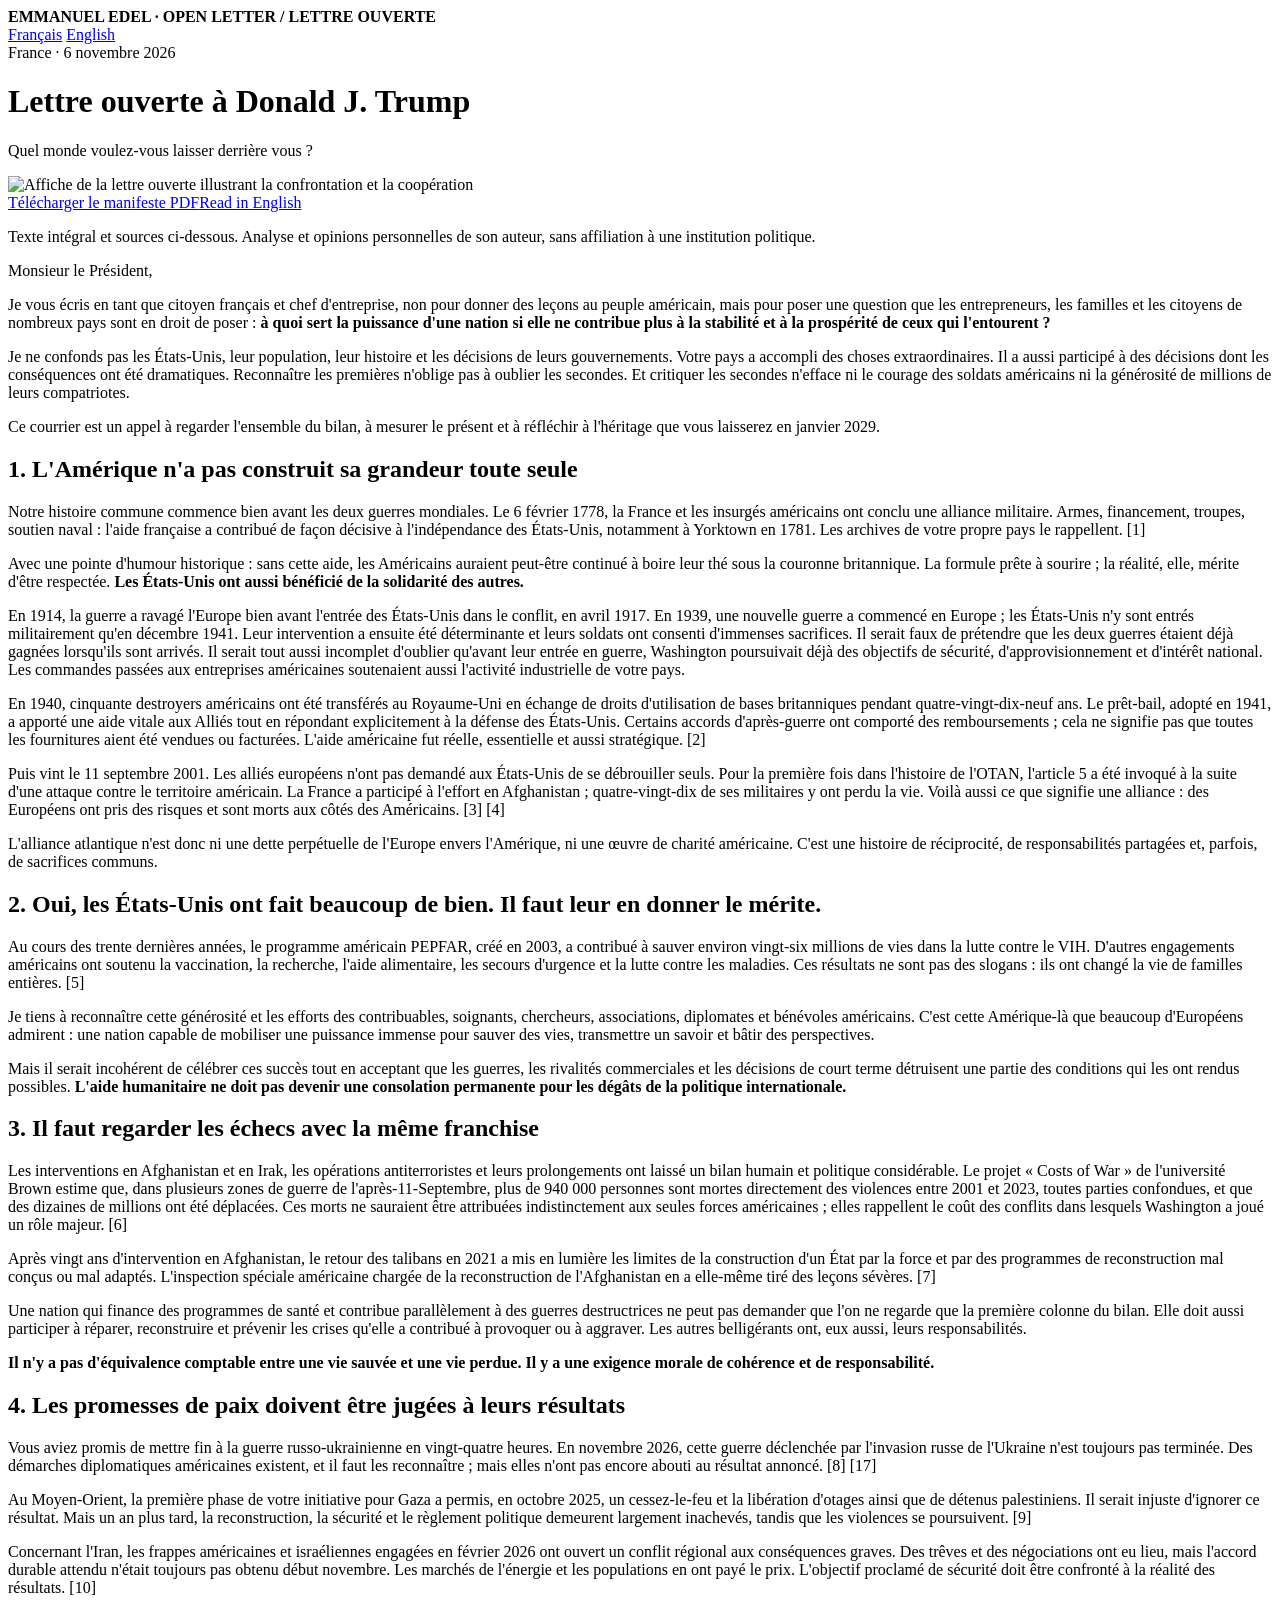
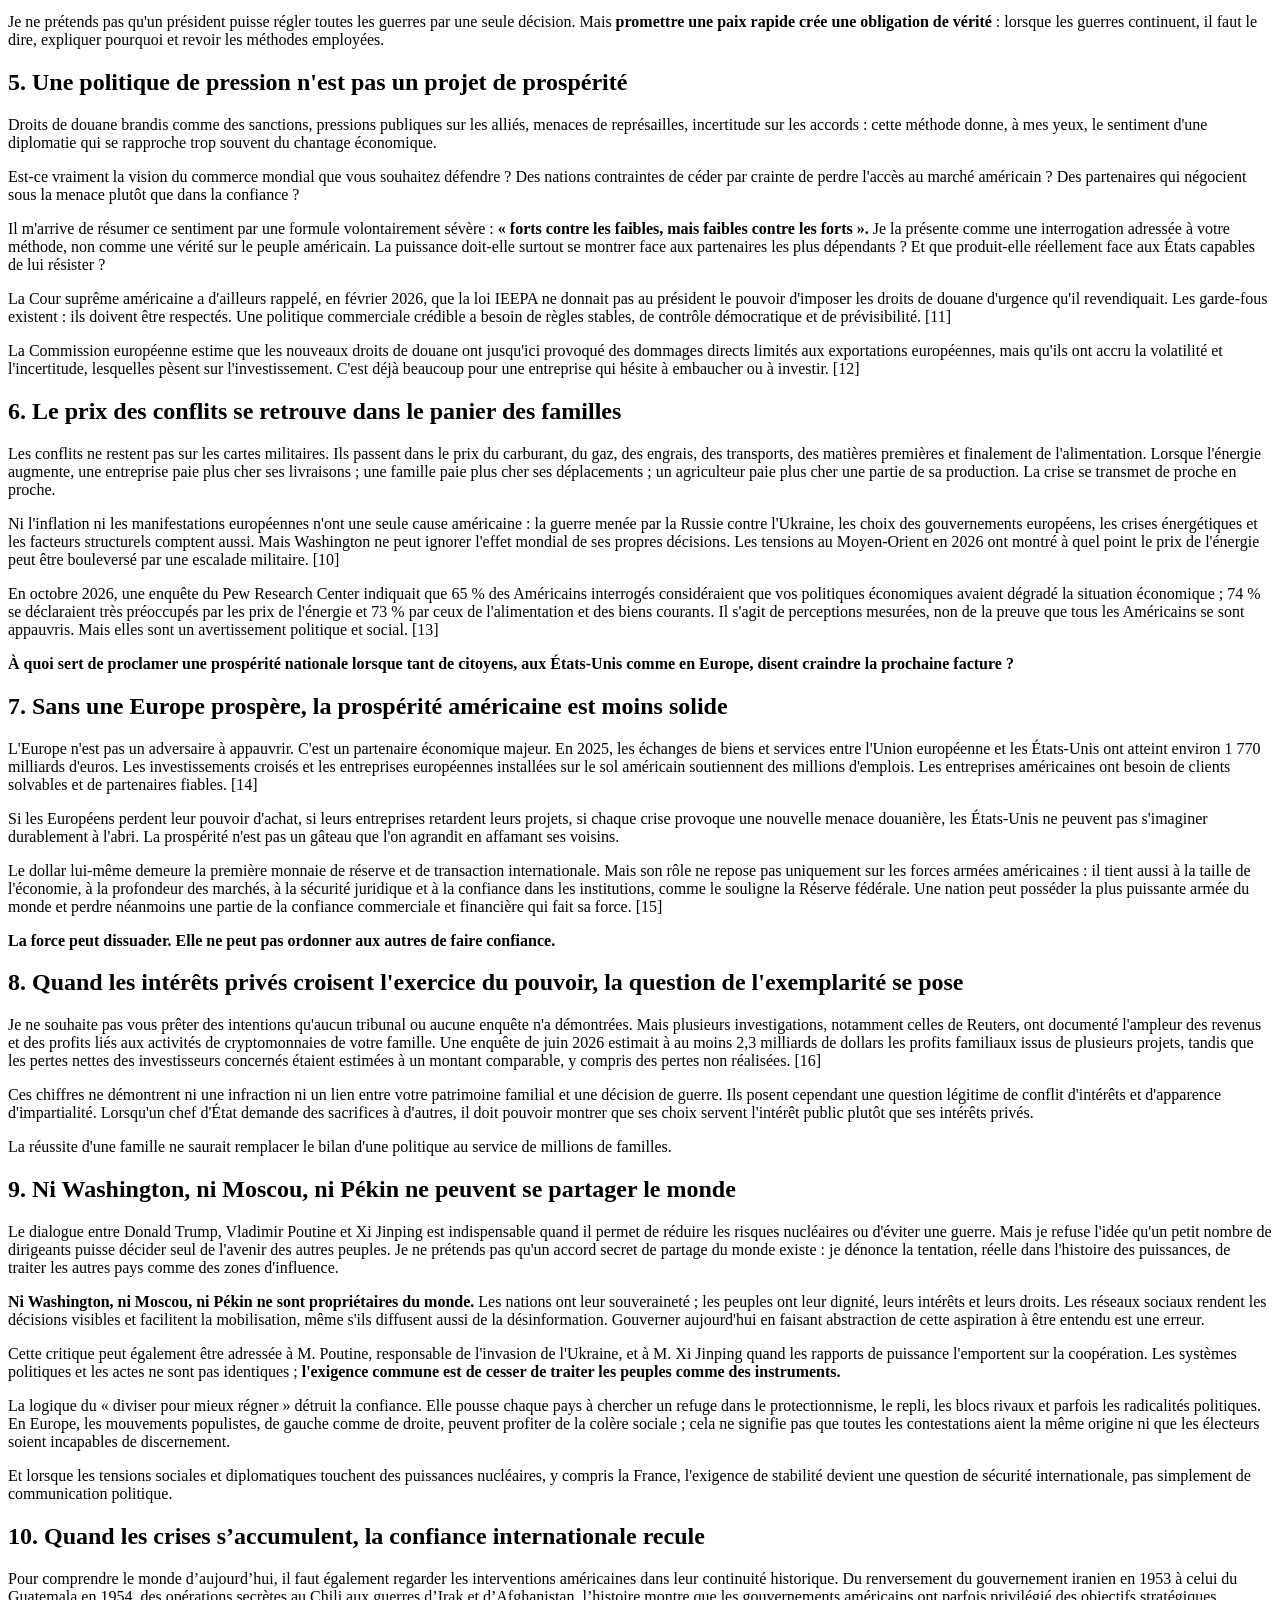
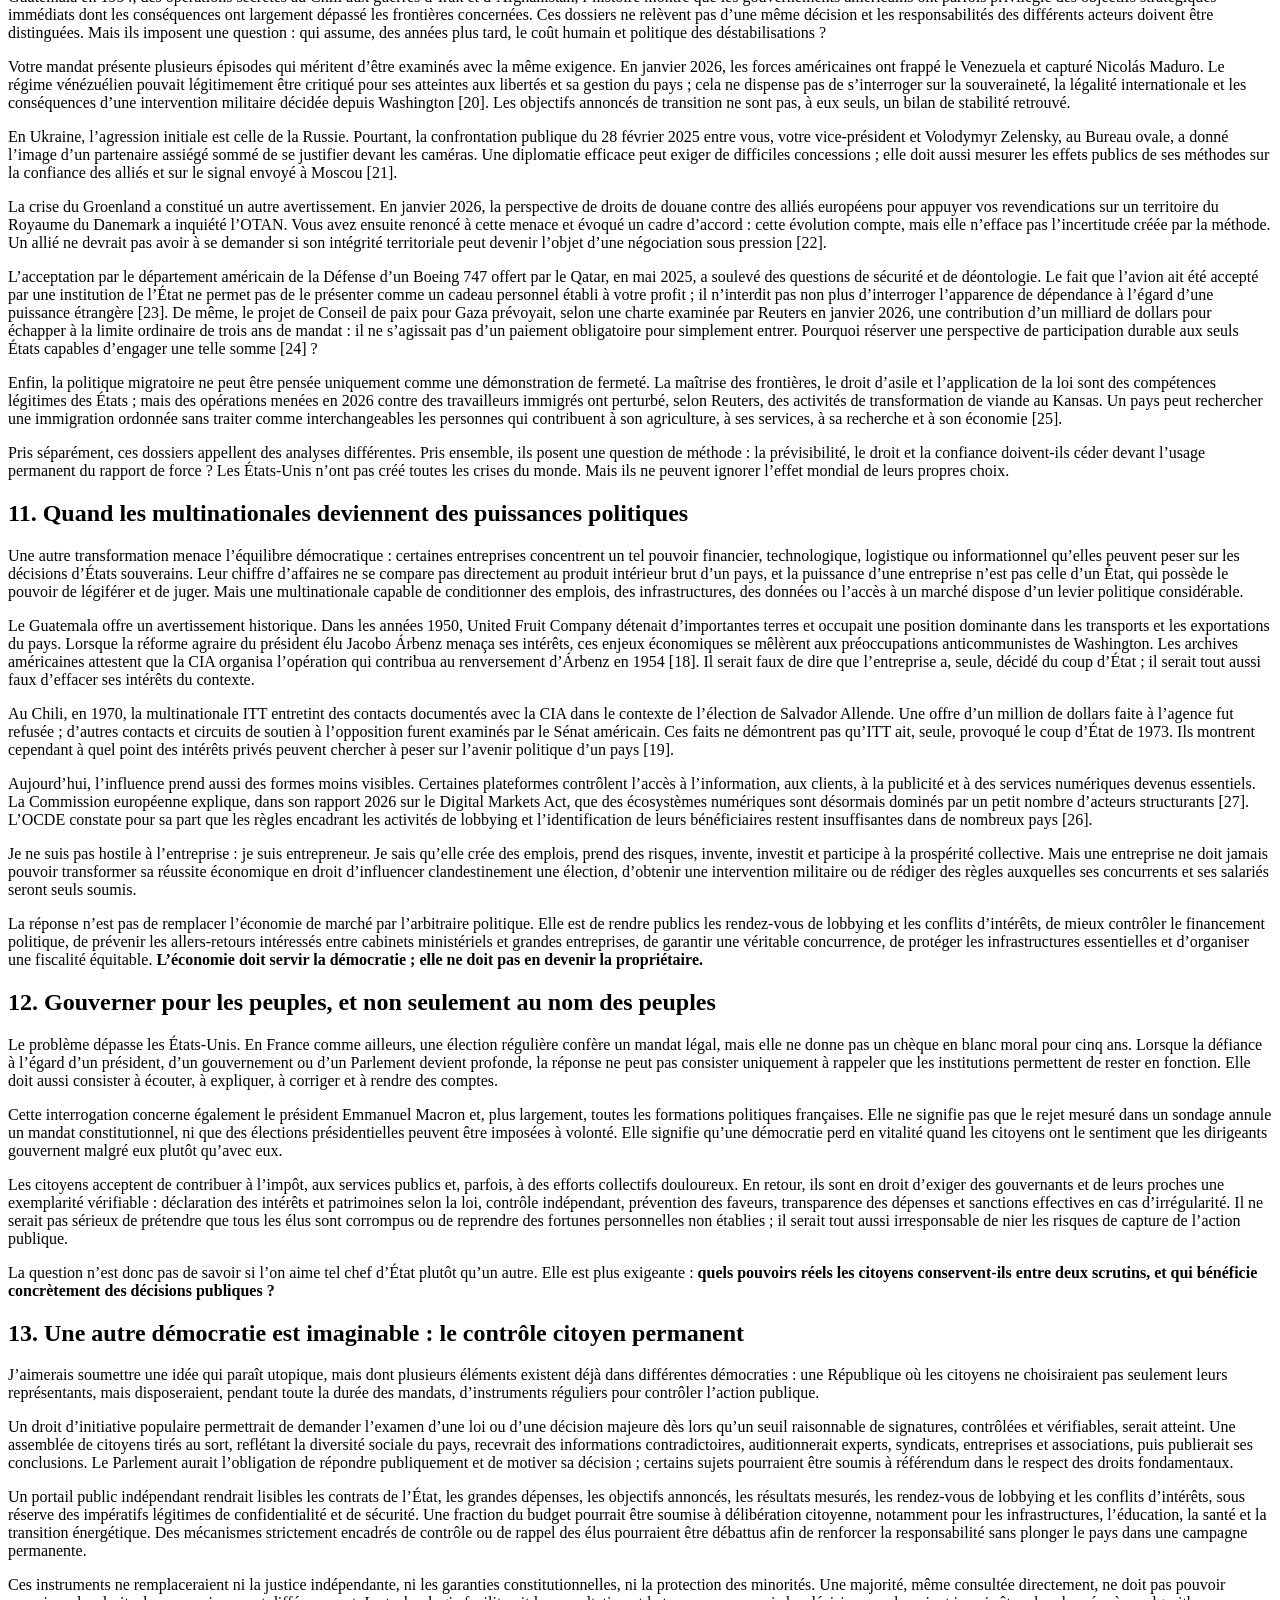
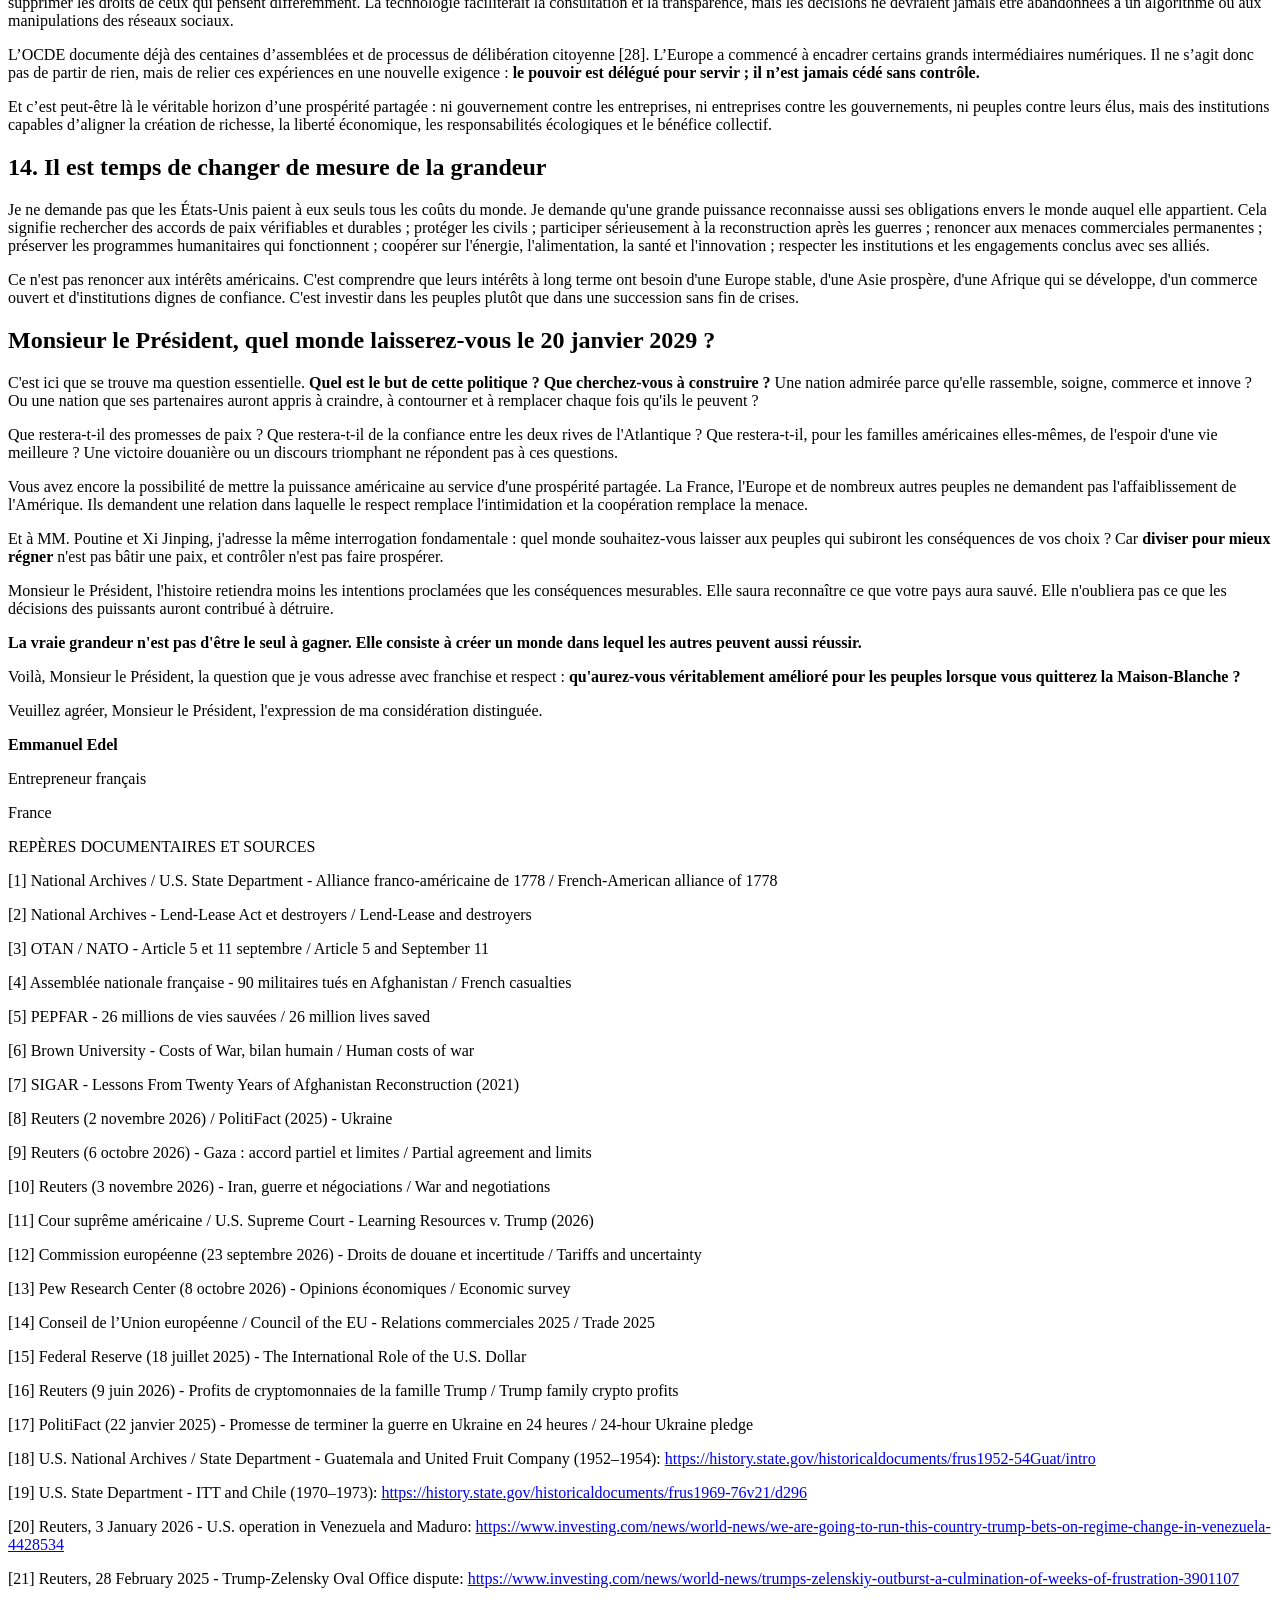
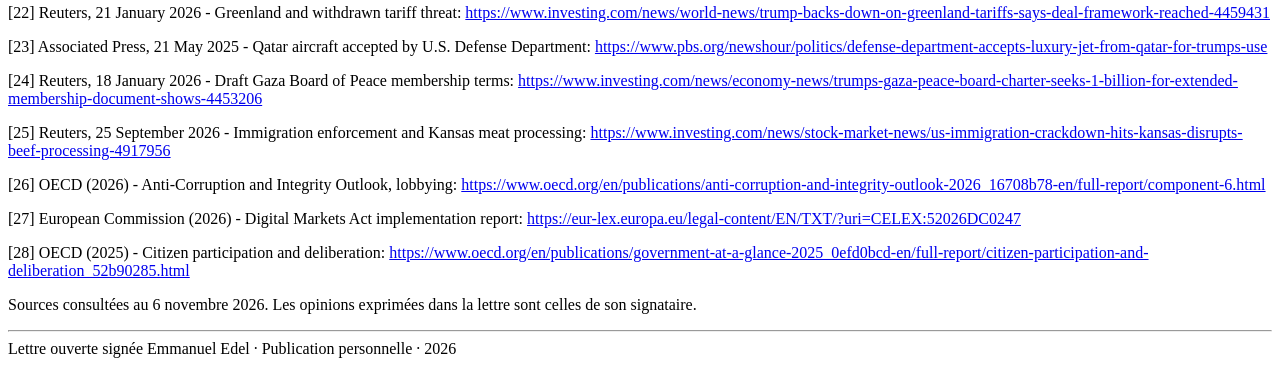
==== fr.html @ b65b1cee "Publish fr.html full bilingual manifesto page" ====
<!DOCTYPE html>
<html lang="fr"><head><meta charset="utf-8"/><meta content="width=device-width,initial-scale=1" name="viewport"/><meta content="Quel monde voulez-vous laisser derrière vous ?" name="description"/><title>Lettre ouverte à Donald J. Trump — Emmanuel Edel</title><link href="style.css" rel="stylesheet"/><link href="index.html" hreflang="en" rel="alternate"/><link href="fr.html" hreflang="fr" rel="alternate"/><meta content="article" property="og:type"/><meta content="Lettre ouverte à Donald Trump | Emmanuel Edel" property="og:title"/><meta content="Quel monde voulez-vous laisser derrière vous ? Manifeste documenté, français et anglais." property="og:description"/><meta content="https://emmanuel67140.github.io/manifeste-avenir-des-peuples/affiche-fr.png" property="og:image"/><link href="https://emmanuel67140.github.io/manifeste-avenir-des-peuples/fr.html" rel="canonical"/></head>
<body><div class="top"><div><b>EMMANUEL EDEL · OPEN LETTER / LETTRE OUVERTE</b><nav aria-label="Language"><a href="fr.html" lang="fr">Français</a> <a href="index.html" lang="en">English</a></nav></div></div>
<header><div class="date">France · 6 novembre 2026</div>
<h1>Lettre ouverte à Donald J. Trump</h1><p class="dek">Quel monde voulez-vous laisser derrière vous ?</p>
<img alt="Affiche de la lettre ouverte illustrant la confrontation et la coopération" class="heroimg" loading="lazy" src="affiche-fr.png"/>
<div class="actions"><a class="btn" download="" href="manifeste-fr.pdf">Télécharger le manifeste PDF</a><a class="btn alt" href="index.html">Read in English</a></div></header>
<p class="summary">Texte intégral et sources ci-dessous. Analyse et opinions personnelles de son auteur, sans affiliation à une institution politique.</p>
<div class="layout"><div></div><article>
<p>Monsieur le Président,</p><p>Je vous écris en tant que citoyen français et chef d'entreprise, non pour donner des leçons au peuple américain, mais pour poser une question que les entrepreneurs, les familles et les citoyens de nombreux pays sont en droit de poser : <strong>à quoi sert la puissance d'une nation si elle ne contribue plus à la stabilité et à la prospérité de ceux qui l'entourent ?</strong></p><p>Je ne confonds pas les États-Unis, leur population, leur histoire et les décisions de leurs gouvernements. Votre pays a accompli des choses extraordinaires. Il a aussi participé à des décisions dont les conséquences ont été dramatiques. Reconnaître les premières n'oblige pas à oublier les secondes. Et critiquer les secondes n'efface ni le courage des soldats américains ni la générosité de millions de leurs compatriotes.</p><p>Ce courrier est un appel à regarder l'ensemble du bilan, à mesurer le présent et à réfléchir à l'héritage que vous laisserez en janvier 2029.</p><h2 id="section-1">1. L'Amérique n'a pas construit sa grandeur toute seule</h2><p>Notre histoire commune commence bien avant les deux guerres mondiales. Le 6 février 1778, la France et les insurgés américains ont conclu une alliance militaire. Armes, financement, troupes, soutien naval : l'aide française a contribué de façon décisive à l'indépendance des États-Unis, notamment à Yorktown en 1781. Les archives de votre propre pays le rappellent. [1]</p><p>Avec une pointe d'humour historique : sans cette aide, les Américains auraient peut-être continué à boire leur thé sous la couronne britannique. La formule prête à sourire ; la réalité, elle, mérite d'être respectée. <strong>Les États-Unis ont aussi bénéficié de la solidarité des autres.</strong></p><p>En 1914, la guerre a ravagé l'Europe bien avant l'entrée des États-Unis dans le conflit, en avril 1917. En 1939, une nouvelle guerre a commencé en Europe ; les États-Unis n'y sont entrés militairement qu'en décembre 1941. Leur intervention a ensuite été déterminante et leurs soldats ont consenti d'immenses sacrifices. Il serait faux de prétendre que les deux guerres étaient déjà gagnées lorsqu'ils sont arrivés. Il serait tout aussi incomplet d'oublier qu'avant leur entrée en guerre, Washington poursuivait déjà des objectifs de sécurité, d'approvisionnement et d'intérêt national. Les commandes passées aux entreprises américaines soutenaient aussi l'activité industrielle de votre pays.</p><p>En 1940, cinquante destroyers américains ont été transférés au Royaume-Uni en échange de droits d'utilisation de bases britanniques pendant quatre-vingt-dix-neuf ans. Le prêt-bail, adopté en 1941, a apporté une aide vitale aux Alliés tout en répondant explicitement à la défense des États-Unis. Certains accords d'après-guerre ont comporté des remboursements ; cela ne signifie pas que toutes les fournitures aient été vendues ou facturées. L'aide américaine fut réelle, essentielle et aussi stratégique. [2]</p><p>Puis vint le 11 septembre 2001. Les alliés européens n'ont pas demandé aux États-Unis de se débrouiller seuls. Pour la première fois dans l'histoire de l'OTAN, l'article 5 a été invoqué à la suite d'une attaque contre le territoire américain. La France a participé à l'effort en Afghanistan ; quatre-vingt-dix de ses militaires y ont perdu la vie. Voilà aussi ce que signifie une alliance : des Européens ont pris des risques et sont morts aux côtés des Américains. [3] [4]</p><p>L'alliance atlantique n'est donc ni une dette perpétuelle de l'Europe envers l'Amérique, ni une œuvre de charité américaine. C'est une histoire de réciprocité, de responsabilités partagées et, parfois, de sacrifices communs.</p><h2 id="section-2">2. Oui, les États-Unis ont fait beaucoup de bien. Il faut leur en donner le mérite.</h2><p>Au cours des trente dernières années, le programme américain PEPFAR, créé en 2003, a contribué à sauver environ vingt-six millions de vies dans la lutte contre le VIH. D'autres engagements américains ont soutenu la vaccination, la recherche, l'aide alimentaire, les secours d'urgence et la lutte contre les maladies. Ces résultats ne sont pas des slogans : ils ont changé la vie de familles entières. [5]</p><p>Je tiens à reconnaître cette générosité et les efforts des contribuables, soignants, chercheurs, associations, diplomates et bénévoles américains. C'est cette Amérique-là que beaucoup d'Européens admirent : une nation capable de mobiliser une puissance immense pour sauver des vies, transmettre un savoir et bâtir des perspectives.</p><p>Mais il serait incohérent de célébrer ces succès tout en acceptant que les guerres, les rivalités commerciales et les décisions de court terme détruisent une partie des conditions qui les ont rendus possibles. <strong>L'aide humanitaire ne doit pas devenir une consolation permanente pour les dégâts de la politique internationale.</strong></p><h2 id="section-3">3. Il faut regarder les échecs avec la même franchise</h2><p>Les interventions en Afghanistan et en Irak, les opérations antiterroristes et leurs prolongements ont laissé un bilan humain et politique considérable. Le projet « Costs of War » de l'université Brown estime que, dans plusieurs zones de guerre de l'après-11-Septembre, plus de 940 000 personnes sont mortes directement des violences entre 2001 et 2023, toutes parties confondues, et que des dizaines de millions ont été déplacées. Ces morts ne sauraient être attribuées indistinctement aux seules forces américaines ; elles rappellent le coût des conflits dans lesquels Washington a joué un rôle majeur. [6]</p><p>Après vingt ans d'intervention en Afghanistan, le retour des talibans en 2021 a mis en lumière les limites de la construction d'un État par la force et par des programmes de reconstruction mal conçus ou mal adaptés. L'inspection spéciale américaine chargée de la reconstruction de l'Afghanistan en a elle-même tiré des leçons sévères. [7]</p><p>Une nation qui finance des programmes de santé et contribue parallèlement à des guerres destructrices ne peut pas demander que l'on ne regarde que la première colonne du bilan. Elle doit aussi participer à réparer, reconstruire et prévenir les crises qu'elle a contribué à provoquer ou à aggraver. Les autres belligérants ont, eux aussi, leurs responsabilités.</p><p><strong>Il n'y a pas d'équivalence comptable entre une vie sauvée et une vie perdue. Il y a une exigence morale de cohérence et de responsabilité.</strong></p><h2 id="section-4">4. Les promesses de paix doivent être jugées à leurs résultats</h2><p>Vous aviez promis de mettre fin à la guerre russo-ukrainienne en vingt-quatre heures. En novembre 2026, cette guerre déclenchée par l'invasion russe de l'Ukraine n'est toujours pas terminée. Des démarches diplomatiques américaines existent, et il faut les reconnaître ; mais elles n'ont pas encore abouti au résultat annoncé. [8] [17]</p><p>Au Moyen-Orient, la première phase de votre initiative pour Gaza a permis, en octobre 2025, un cessez-le-feu et la libération d'otages ainsi que de détenus palestiniens. Il serait injuste d'ignorer ce résultat. Mais un an plus tard, la reconstruction, la sécurité et le règlement politique demeurent largement inachevés, tandis que les violences se poursuivent. [9]</p><p>Concernant l'Iran, les frappes américaines et israéliennes engagées en février 2026 ont ouvert un conflit régional aux conséquences graves. Des trêves et des négociations ont eu lieu, mais l'accord durable attendu n'était toujours pas obtenu début novembre. Les marchés de l'énergie et les populations en ont payé le prix. L'objectif proclamé de sécurité doit être confronté à la réalité des résultats. [10]</p><p>Je ne prétends pas qu'un président puisse régler toutes les guerres par une seule décision. Mais <strong>promettre une paix rapide crée une obligation de vérité</strong> : lorsque les guerres continuent, il faut le dire, expliquer pourquoi et revoir les méthodes employées.</p><h2 id="section-5">5. Une politique de pression n'est pas un projet de prospérité</h2><p>Droits de douane brandis comme des sanctions, pressions publiques sur les alliés, menaces de représailles, incertitude sur les accords : cette méthode donne, à mes yeux, le sentiment d'une diplomatie qui se rapproche trop souvent du chantage économique.</p><p>Est-ce vraiment la vision du commerce mondial que vous souhaitez défendre ? Des nations contraintes de céder par crainte de perdre l'accès au marché américain ? Des partenaires qui négocient sous la menace plutôt que dans la confiance ?</p><p>Il m'arrive de résumer ce sentiment par une formule volontairement sévère : <strong>« forts contre les faibles, mais faibles contre les forts ».</strong> Je la présente comme une interrogation adressée à votre méthode, non comme une vérité sur le peuple américain. La puissance doit-elle surtout se montrer face aux partenaires les plus dépendants ? Et que produit-elle réellement face aux États capables de lui résister ?</p><p>La Cour suprême américaine a d'ailleurs rappelé, en février 2026, que la loi IEEPA ne donnait pas au président le pouvoir d'imposer les droits de douane d'urgence qu'il revendiquait. Les garde-fous existent : ils doivent être respectés. Une politique commerciale crédible a besoin de règles stables, de contrôle démocratique et de prévisibilité. [11]</p><p>La Commission européenne estime que les nouveaux droits de douane ont jusqu'ici provoqué des dommages directs limités aux exportations européennes, mais qu'ils ont accru la volatilité et l'incertitude, lesquelles pèsent sur l'investissement. C'est déjà beaucoup pour une entreprise qui hésite à embaucher ou à investir. [12]</p><h2 id="section-6">6. Le prix des conflits se retrouve dans le panier des familles</h2><p>Les conflits ne restent pas sur les cartes militaires. Ils passent dans le prix du carburant, du gaz, des engrais, des transports, des matières premières et finalement de l'alimentation. Lorsque l'énergie augmente, une entreprise paie plus cher ses livraisons ; une famille paie plus cher ses déplacements ; un agriculteur paie plus cher une partie de sa production. La crise se transmet de proche en proche.</p><p>Ni l'inflation ni les manifestations européennes n'ont une seule cause américaine : la guerre menée par la Russie contre l'Ukraine, les choix des gouvernements européens, les crises énergétiques et les facteurs structurels comptent aussi. Mais Washington ne peut ignorer l'effet mondial de ses propres décisions. Les tensions au Moyen-Orient en 2026 ont montré à quel point le prix de l'énergie peut être bouleversé par une escalade militaire. [10]</p><p>En octobre 2026, une enquête du Pew Research Center indiquait que 65 % des Américains interrogés considéraient que vos politiques économiques avaient dégradé la situation économique ; 74 % se déclaraient très préoccupés par les prix de l'énergie et 73 % par ceux de l'alimentation et des biens courants. Il s'agit de perceptions mesurées, non de la preuve que tous les Américains se sont appauvris. Mais elles sont un avertissement politique et social. [13]</p><p><strong>À quoi sert de proclamer une prospérité nationale lorsque tant de citoyens, aux États-Unis comme en Europe, disent craindre la prochaine facture ?</strong></p><h2 id="section-7">7. Sans une Europe prospère, la prospérité américaine est moins solide</h2><p>L'Europe n'est pas un adversaire à appauvrir. C'est un partenaire économique majeur. En 2025, les échanges de biens et services entre l'Union européenne et les États-Unis ont atteint environ 1 770 milliards d'euros. Les investissements croisés et les entreprises européennes installées sur le sol américain soutiennent des millions d'emplois. Les entreprises américaines ont besoin de clients solvables et de partenaires fiables. [14]</p><p>Si les Européens perdent leur pouvoir d'achat, si leurs entreprises retardent leurs projets, si chaque crise provoque une nouvelle menace douanière, les États-Unis ne peuvent pas s'imaginer durablement à l'abri. La prospérité n'est pas un gâteau que l'on agrandit en affamant ses voisins.</p><p>Le dollar lui-même demeure la première monnaie de réserve et de transaction internationale. Mais son rôle ne repose pas uniquement sur les forces armées américaines : il tient aussi à la taille de l'économie, à la profondeur des marchés, à la sécurité juridique et à la confiance dans les institutions, comme le souligne la Réserve fédérale. Une nation peut posséder la plus puissante armée du monde et perdre néanmoins une partie de la confiance commerciale et financière qui fait sa force. [15]</p><p><strong>La force peut dissuader. Elle ne peut pas ordonner aux autres de faire confiance.</strong></p><h2 id="section-8">8. Quand les intérêts privés croisent l'exercice du pouvoir, la question de l'exemplarité se pose</h2><p>Je ne souhaite pas vous prêter des intentions qu'aucun tribunal ou aucune enquête n'a démontrées. Mais plusieurs investigations, notamment celles de Reuters, ont documenté l'ampleur des revenus et des profits liés aux activités de cryptomonnaies de votre famille. Une enquête de juin 2026 estimait à au moins 2,3 milliards de dollars les profits familiaux issus de plusieurs projets, tandis que les pertes nettes des investisseurs concernés étaient estimées à un montant comparable, y compris des pertes non réalisées. [16]</p><p>Ces chiffres ne démontrent ni une infraction ni un lien entre votre patrimoine familial et une décision de guerre. Ils posent cependant une question légitime de conflit d'intérêts et d'apparence d'impartialité. Lorsqu'un chef d'État demande des sacrifices à d'autres, il doit pouvoir montrer que ses choix servent l'intérêt public plutôt que ses intérêts privés.</p><p>La réussite d'une famille ne saurait remplacer le bilan d'une politique au service de millions de familles.</p><h2 id="section-9">9. Ni Washington, ni Moscou, ni Pékin ne peuvent se partager le monde</h2><p>Le dialogue entre Donald Trump, Vladimir Poutine et Xi Jinping est indispensable quand il permet de réduire les risques nucléaires ou d'éviter une guerre. Mais je refuse l'idée qu'un petit nombre de dirigeants puisse décider seul de l'avenir des autres peuples. Je ne prétends pas qu'un accord secret de partage du monde existe : je dénonce la tentation, réelle dans l'histoire des puissances, de traiter les autres pays comme des zones d'influence.</p><p><strong>Ni Washington, ni Moscou, ni Pékin ne sont propriétaires du monde.</strong> Les nations ont leur souveraineté ; les peuples ont leur dignité, leurs intérêts et leurs droits. Les réseaux sociaux rendent les décisions visibles et facilitent la mobilisation, même s'ils diffusent aussi de la désinformation. Gouverner aujourd'hui en faisant abstraction de cette aspiration à être entendu est une erreur.</p><p>Cette critique peut également être adressée à M. Poutine, responsable de l'invasion de l'Ukraine, et à M. Xi Jinping quand les rapports de puissance l'emportent sur la coopération. Les systèmes politiques et les actes ne sont pas identiques ; <strong>l'exigence commune est de cesser de traiter les peuples comme des instruments.</strong></p><p>La logique du « diviser pour mieux régner » détruit la confiance. Elle pousse chaque pays à chercher un refuge dans le protectionnisme, le repli, les blocs rivaux et parfois les radicalités politiques. En Europe, les mouvements populistes, de gauche comme de droite, peuvent profiter de la colère sociale ; cela ne signifie pas que toutes les contestations aient la même origine ni que les électeurs soient incapables de discernement.</p><p>Et lorsque les tensions sociales et diplomatiques touchent des puissances nucléaires, y compris la France, l'exigence de stabilité devient une question de sécurité internationale, pas simplement de communication politique.</p><h2 id="section-10">10. Quand les crises s’accumulent, la confiance internationale recule</h2><p>Pour comprendre le monde d’aujourd’hui, il faut également regarder les interventions américaines dans leur continuité historique. Du renversement du gouvernement iranien en 1953 à celui du Guatemala en 1954, des opérations secrètes au Chili aux guerres d’Irak et d’Afghanistan, l’histoire montre que les gouvernements américains ont parfois privilégié des objectifs stratégiques immédiats dont les conséquences ont largement dépassé les frontières concernées. Ces dossiers ne relèvent pas d’une même décision et les responsabilités des différents acteurs doivent être distinguées. Mais ils imposent une question : qui assume, des années plus tard, le coût humain et politique des déstabilisations ?</p><p>Votre mandat présente plusieurs épisodes qui méritent d’être examinés avec la même exigence. En janvier 2026, les forces américaines ont frappé le Venezuela et capturé Nicolás Maduro. Le régime vénézuélien pouvait légitimement être critiqué pour ses atteintes aux libertés et sa gestion du pays ; cela ne dispense pas de s’interroger sur la souveraineté, la légalité internationale et les conséquences d’une intervention militaire décidée depuis Washington [20]. Les objectifs annoncés de transition ne sont pas, à eux seuls, un bilan de stabilité retrouvé.</p><p>En Ukraine, l’agression initiale est celle de la Russie. Pourtant, la confrontation publique du 28 février 2025 entre vous, votre vice-président et Volodymyr Zelensky, au Bureau ovale, a donné l’image d’un partenaire assiégé sommé de se justifier devant les caméras. Une diplomatie efficace peut exiger de difficiles concessions ; elle doit aussi mesurer les effets publics de ses méthodes sur la confiance des alliés et sur le signal envoyé à Moscou [21].</p><p>La crise du Groenland a constitué un autre avertissement. En janvier 2026, la perspective de droits de douane contre des alliés européens pour appuyer vos revendications sur un territoire du Royaume du Danemark a inquiété l’OTAN. Vous avez ensuite renoncé à cette menace et évoqué un cadre d’accord : cette évolution compte, mais elle n’efface pas l’incertitude créée par la méthode. Un allié ne devrait pas avoir à se demander si son intégrité territoriale peut devenir l’objet d’une négociation sous pression [22].</p><p>L’acceptation par le département américain de la Défense d’un Boeing 747 offert par le Qatar, en mai 2025, a soulevé des questions de sécurité et de déontologie. Le fait que l’avion ait été accepté par une institution de l’État ne permet pas de le présenter comme un cadeau personnel établi à votre profit ; il n’interdit pas non plus d’interroger l’apparence de dépendance à l’égard d’une puissance étrangère [23]. De même, le projet de Conseil de paix pour Gaza prévoyait, selon une charte examinée par Reuters en janvier 2026, une contribution d’un milliard de dollars pour échapper à la limite ordinaire de trois ans de mandat : il ne s’agissait pas d’un paiement obligatoire pour simplement entrer. Pourquoi réserver une perspective de participation durable aux seuls États capables d’engager une telle somme [24] ?</p><p>Enfin, la politique migratoire ne peut être pensée uniquement comme une démonstration de fermeté. La maîtrise des frontières, le droit d’asile et l’application de la loi sont des compétences légitimes des États ; mais des opérations menées en 2026 contre des travailleurs immigrés ont perturbé, selon Reuters, des activités de transformation de viande au Kansas. Un pays peut rechercher une immigration ordonnée sans traiter comme interchangeables les personnes qui contribuent à son agriculture, à ses services, à sa recherche et à son économie [25].</p><p>Pris séparément, ces dossiers appellent des analyses différentes. Pris ensemble, ils posent une question de méthode : la prévisibilité, le droit et la confiance doivent-ils céder devant l’usage permanent du rapport de force ? Les États-Unis n’ont pas créé toutes les crises du monde. Mais ils ne peuvent ignorer l’effet mondial de leurs propres choix.</p><h2 id="section-11">11. Quand les multinationales deviennent des puissances politiques</h2><p>Une autre transformation menace l’équilibre démocratique : certaines entreprises concentrent un tel pouvoir financier, technologique, logistique ou informationnel qu’elles peuvent peser sur les décisions d’États souverains. Leur chiffre d’affaires ne se compare pas directement au produit intérieur brut d’un pays, et la puissance d’une entreprise n’est pas celle d’un État, qui possède le pouvoir de légiférer et de juger. Mais une multinationale capable de conditionner des emplois, des infrastructures, des données ou l’accès à un marché dispose d’un levier politique considérable.</p><p>Le Guatemala offre un avertissement historique. Dans les années 1950, United Fruit Company détenait d’importantes terres et occupait une position dominante dans les transports et les exportations du pays. Lorsque la réforme agraire du président élu Jacobo Árbenz menaça ses intérêts, ces enjeux économiques se mêlèrent aux préoccupations anticommunistes de Washington. Les archives américaines attestent que la CIA organisa l’opération qui contribua au renversement d’Árbenz en 1954 [18]. Il serait faux de dire que l’entreprise a, seule, décidé du coup d’État ; il serait tout aussi faux d’effacer ses intérêts du contexte.</p><p>Au Chili, en 1970, la multinationale ITT entretint des contacts documentés avec la CIA dans le contexte de l’élection de Salvador Allende. Une offre d’un million de dollars faite à l’agence fut refusée ; d’autres contacts et circuits de soutien à l’opposition furent examinés par le Sénat américain. Ces faits ne démontrent pas qu’ITT ait, seule, provoqué le coup d’État de 1973. Ils montrent cependant à quel point des intérêts privés peuvent chercher à peser sur l’avenir politique d’un pays [19].</p><p>Aujourd’hui, l’influence prend aussi des formes moins visibles. Certaines plateformes contrôlent l’accès à l’information, aux clients, à la publicité et à des services numériques devenus essentiels. La Commission européenne explique, dans son rapport 2026 sur le Digital Markets Act, que des écosystèmes numériques sont désormais dominés par un petit nombre d’acteurs structurants [27]. L’OCDE constate pour sa part que les règles encadrant les activités de lobbying et l’identification de leurs bénéficiaires restent insuffisantes dans de nombreux pays [26].</p><p>Je ne suis pas hostile à l’entreprise : je suis entrepreneur. Je sais qu’elle crée des emplois, prend des risques, invente, investit et participe à la prospérité collective. Mais une entreprise ne doit jamais pouvoir transformer sa réussite économique en droit d’influencer clandestinement une élection, d’obtenir une intervention militaire ou de rédiger des règles auxquelles ses concurrents et ses salariés seront seuls soumis.</p><p>La réponse n’est pas de remplacer l’économie de marché par l’arbitraire politique. Elle est de rendre publics les rendez-vous de lobbying et les conflits d’intérêts, de mieux contrôler le financement politique, de prévenir les allers-retours intéressés entre cabinets ministériels et grandes entreprises, de garantir une véritable concurrence, de protéger les infrastructures essentielles et d’organiser une fiscalité équitable. <strong>L’économie doit servir la démocratie ; elle ne doit pas en devenir la propriétaire.</strong></p><h2 id="section-12">12. Gouverner pour les peuples, et non seulement au nom des peuples</h2><p>Le problème dépasse les États-Unis. En France comme ailleurs, une élection régulière confère un mandat légal, mais elle ne donne pas un chèque en blanc moral pour cinq ans. Lorsque la défiance à l’égard d’un président, d’un gouvernement ou d’un Parlement devient profonde, la réponse ne peut pas consister uniquement à rappeler que les institutions permettent de rester en fonction. Elle doit aussi consister à écouter, à expliquer, à corriger et à rendre des comptes.</p><p>Cette interrogation concerne également le président Emmanuel Macron et, plus largement, toutes les formations politiques françaises. Elle ne signifie pas que le rejet mesuré dans un sondage annule un mandat constitutionnel, ni que des élections présidentielles peuvent être imposées à volonté. Elle signifie qu’une démocratie perd en vitalité quand les citoyens ont le sentiment que les dirigeants gouvernent malgré eux plutôt qu’avec eux.</p><p>Les citoyens acceptent de contribuer à l’impôt, aux services publics et, parfois, à des efforts collectifs douloureux. En retour, ils sont en droit d’exiger des gouvernants et de leurs proches une exemplarité vérifiable : déclaration des intérêts et patrimoines selon la loi, contrôle indépendant, prévention des faveurs, transparence des dépenses et sanctions effectives en cas d’irrégularité. Il ne serait pas sérieux de prétendre que tous les élus sont corrompus ou de reprendre des fortunes personnelles non établies ; il serait tout aussi irresponsable de nier les risques de capture de l’action publique.</p><p>La question n’est donc pas de savoir si l’on aime tel chef d’État plutôt qu’un autre. Elle est plus exigeante : <strong>quels pouvoirs réels les citoyens conservent-ils entre deux scrutins, et qui bénéficie concrètement des décisions publiques ?</strong></p><h2 id="section-13">13. Une autre démocratie est imaginable : le contrôle citoyen permanent</h2><p>J’aimerais soumettre une idée qui paraît utopique, mais dont plusieurs éléments existent déjà dans différentes démocraties : une République où les citoyens ne choisiraient pas seulement leurs représentants, mais disposeraient, pendant toute la durée des mandats, d’instruments réguliers pour contrôler l’action publique.</p><p>Un droit d’initiative populaire permettrait de demander l’examen d’une loi ou d’une décision majeure dès lors qu’un seuil raisonnable de signatures, contrôlées et vérifiables, serait atteint. Une assemblée de citoyens tirés au sort, reflétant la diversité sociale du pays, recevrait des informations contradictoires, auditionnerait experts, syndicats, entreprises et associations, puis publierait ses conclusions. Le Parlement aurait l’obligation de répondre publiquement et de motiver sa décision ; certains sujets pourraient être soumis à référendum dans le respect des droits fondamentaux.</p><p>Un portail public indépendant rendrait lisibles les contrats de l’État, les grandes dépenses, les objectifs annoncés, les résultats mesurés, les rendez-vous de lobbying et les conflits d’intérêts, sous réserve des impératifs légitimes de confidentialité et de sécurité. Une fraction du budget pourrait être soumise à délibération citoyenne, notamment pour les infrastructures, l’éducation, la santé et la transition énergétique. Des mécanismes strictement encadrés de contrôle ou de rappel des élus pourraient être débattus afin de renforcer la responsabilité sans plonger le pays dans une campagne permanente.</p><p>Ces instruments ne remplaceraient ni la justice indépendante, ni les garanties constitutionnelles, ni la protection des minorités. Une majorité, même consultée directement, ne doit pas pouvoir supprimer les droits de ceux qui pensent différemment. La technologie faciliterait la consultation et la transparence, mais les décisions ne devraient jamais être abandonnées à un algorithme ou aux manipulations des réseaux sociaux.</p><p>L’OCDE documente déjà des centaines d’assemblées et de processus de délibération citoyenne [28]. L’Europe a commencé à encadrer certains grands intermédiaires numériques. Il ne s’agit donc pas de partir de rien, mais de relier ces expériences en une nouvelle exigence : <strong>le pouvoir est délégué pour servir ; il n’est jamais cédé sans contrôle.</strong></p><p>Et c’est peut-être là le véritable horizon d’une prospérité partagée : ni gouvernement contre les entreprises, ni entreprises contre les gouvernements, ni peuples contre leurs élus, mais des institutions capables d’aligner la création de richesse, la liberté économique, les responsabilités écologiques et le bénéfice collectif.</p><h2 id="section-14">14. Il est temps de changer de mesure de la grandeur</h2><p>Je ne demande pas que les États-Unis paient à eux seuls tous les coûts du monde. Je demande qu'une grande puissance reconnaisse aussi ses obligations envers le monde auquel elle appartient. Cela signifie rechercher des accords de paix vérifiables et durables ; protéger les civils ; participer sérieusement à la reconstruction après les guerres ; renoncer aux menaces commerciales permanentes ; préserver les programmes humanitaires qui fonctionnent ; coopérer sur l'énergie, l'alimentation, la santé et l'innovation ; respecter les institutions et les engagements conclus avec ses alliés.</p><p>Ce n'est pas renoncer aux intérêts américains. C'est comprendre que leurs intérêts à long terme ont besoin d'une Europe stable, d'une Asie prospère, d'une Afrique qui se développe, d'un commerce ouvert et d'institutions dignes de confiance. C'est investir dans les peuples plutôt que dans une succession sans fin de crises.</p><h2 id="section-15">Monsieur le Président, quel monde laisserez-vous le 20 janvier 2029 ?</h2><p>C'est ici que se trouve ma question essentielle. <strong>Quel est le but de cette politique ? Que cherchez-vous à construire ?</strong> Une nation admirée parce qu'elle rassemble, soigne, commerce et innove ? Ou une nation que ses partenaires auront appris à craindre, à contourner et à remplacer chaque fois qu'ils le peuvent ?</p><p>Que restera-t-il des promesses de paix ? Que restera-t-il de la confiance entre les deux rives de l'Atlantique ? Que restera-t-il, pour les familles américaines elles-mêmes, de l'espoir d'une vie meilleure ? Une victoire douanière ou un discours triomphant ne répondent pas à ces questions.</p><p>Vous avez encore la possibilité de mettre la puissance américaine au service d'une prospérité partagée. La France, l'Europe et de nombreux autres peuples ne demandent pas l'affaiblissement de l'Amérique. Ils demandent une relation dans laquelle le respect remplace l'intimidation et la coopération remplace la menace.</p><p>Et à MM. Poutine et Xi Jinping, j'adresse la même interrogation fondamentale : quel monde souhaitez-vous laisser aux peuples qui subiront les conséquences de vos choix ? Car <strong>diviser pour mieux régner</strong> n'est pas bâtir une paix, et contrôler n'est pas faire prospérer.</p><p>Monsieur le Président, l'histoire retiendra moins les intentions proclamées que les conséquences mesurables. Elle saura reconnaître ce que votre pays aura sauvé. Elle n'oubliera pas ce que les décisions des puissants auront contribué à détruire.</p><p><strong>La vraie grandeur n'est pas d'être le seul à gagner. Elle consiste à créer un monde dans lequel les autres peuvent aussi réussir.</strong></p><p>Voilà, Monsieur le Président, la question que je vous adresse avec franchise et respect : <strong>qu'aurez-vous véritablement amélioré pour les peuples lorsque vous quitterez la Maison-Blanche ?</strong></p><p>Veuillez agréer, Monsieur le Président, l'expression de ma considération distinguée.</p><p><strong>Emmanuel Edel</strong></p><p>Entrepreneur français</p><p>France</p><p class="signed">REPÈRES DOCUMENTAIRES ET SOURCES</p><p class="source">[1] National Archives / U.S. State Department - Alliance franco-américaine de 1778 / French-American alliance of 1778</p><p class="source">[2] National Archives - Lend-Lease Act et destroyers / Lend-Lease and destroyers</p><p class="source">[3] OTAN / NATO - Article 5 et 11 septembre / Article 5 and September 11</p><p class="source">[4] Assemblée nationale française - 90 militaires tués en Afghanistan / French casualties</p><p class="source">[5] PEPFAR - 26 millions de vies sauvées / 26 million lives saved</p><p class="source">[6] Brown University - Costs of War, bilan humain / Human costs of war</p><p class="source">[7] SIGAR - Lessons From Twenty Years of Afghanistan Reconstruction (2021)</p><p class="source">[8] Reuters (2 novembre 2026) / PolitiFact (2025) - Ukraine</p><p class="source">[9] Reuters (6 octobre 2026) - Gaza : accord partiel et limites / Partial agreement and limits</p><p class="source">[10] Reuters (3 novembre 2026) - Iran, guerre et négociations / War and negotiations</p><p class="source">[11] Cour suprême américaine / U.S. Supreme Court - Learning Resources v. Trump (2026)</p><p class="source">[12] Commission européenne (23 septembre 2026) - Droits de douane et incertitude / Tariffs and uncertainty</p><p class="source">[13] Pew Research Center (8 octobre 2026) - Opinions économiques / Economic survey</p><p class="source">[14] Conseil de l’Union européenne / Council of the EU - Relations commerciales 2025 / Trade 2025</p><p class="source">[15] Federal Reserve (18 juillet 2025) - The International Role of the U.S. Dollar</p><p class="source">[16] Reuters (9 juin 2026) - Profits de cryptomonnaies de la famille Trump / Trump family crypto profits</p><p class="source">[17] PolitiFact (22 janvier 2025) - Promesse de terminer la guerre en Ukraine en 24 heures / 24-hour Ukraine pledge</p><p class="source">[18] U.S. National Archives / State Department - Guatemala and United Fruit Company (1952–1954): <a href="https://history.state.gov/historicaldocuments/frus1952-54Guat/intro" rel="noopener noreferrer" target="_blank">https://history.state.gov/historicaldocuments/frus1952-54Guat/intro</a></p><p class="source">[19] U.S. State Department - ITT and Chile (1970–1973): <a href="https://history.state.gov/historicaldocuments/frus1969-76v21/d296" rel="noopener noreferrer" target="_blank">https://history.state.gov/historicaldocuments/frus1969-76v21/d296</a></p><p class="source">[20] Reuters, 3 January 2026 - U.S. operation in Venezuela and Maduro: <a href="https://www.investing.com/news/world-news/we-are-going-to-run-this-country-trump-bets-on-regime-change-in-venezuela-4428534" rel="noopener noreferrer" target="_blank">https://www.investing.com/news/world-news/we-are-going-to-run-this-country-trump-bets-on-regime-change-in-venezuela-4428534</a></p><p class="source">[21] Reuters, 28 February 2025 - Trump-Zelensky Oval Office dispute: <a href="https://www.investing.com/news/world-news/trumps-zelenskiy-outburst-a-culmination-of-weeks-of-frustration-3901107" rel="noopener noreferrer" target="_blank">https://www.investing.com/news/world-news/trumps-zelenskiy-outburst-a-culmination-of-weeks-of-frustration-3901107</a></p><p class="source">[22] Reuters, 21 January 2026 - Greenland and withdrawn tariff threat: <a href="https://www.investing.com/news/world-news/trump-backs-down-on-greenland-tariffs-says-deal-framework-reached-4459431" rel="noopener noreferrer" target="_blank">https://www.investing.com/news/world-news/trump-backs-down-on-greenland-tariffs-says-deal-framework-reached-4459431</a></p><p class="source">[23] Associated Press, 21 May 2025 - Qatar aircraft accepted by U.S. Defense Department: <a href="https://www.pbs.org/newshour/politics/defense-department-accepts-luxury-jet-from-qatar-for-trumps-use" rel="noopener noreferrer" target="_blank">https://www.pbs.org/newshour/politics/defense-department-accepts-luxury-jet-from-qatar-for-trumps-use</a></p><p class="source">[24] Reuters, 18 January 2026 - Draft Gaza Board of Peace membership terms: <a href="https://www.investing.com/news/economy-news/trumps-gaza-peace-board-charter-seeks-1-billion-for-extended-membership-document-shows-4453206" rel="noopener noreferrer" target="_blank">https://www.investing.com/news/economy-news/trumps-gaza-peace-board-charter-seeks-1-billion-for-extended-membership-document-shows-4453206</a></p><p class="source">[25] Reuters, 25 September 2026 - Immigration enforcement and Kansas meat processing: <a href="https://www.investing.com/news/stock-market-news/us-immigration-crackdown-hits-kansas-disrupts-beef-processing-4917956" rel="noopener noreferrer" target="_blank">https://www.investing.com/news/stock-market-news/us-immigration-crackdown-hits-kansas-disrupts-beef-processing-4917956</a></p><p class="source">[26] OECD (2026) - Anti-Corruption and Integrity Outlook, lobbying: <a href="https://www.oecd.org/en/publications/anti-corruption-and-integrity-outlook-2026_16708b78-en/full-report/component-6.html" rel="noopener noreferrer" target="_blank">https://www.oecd.org/en/publications/anti-corruption-and-integrity-outlook-2026_16708b78-en/full-report/component-6.html</a></p><p class="source">[27] European Commission (2026) - Digital Markets Act implementation report: <a href="https://eur-lex.europa.eu/legal-content/EN/TXT/?uri=CELEX:52026DC0247" rel="noopener noreferrer" target="_blank">https://eur-lex.europa.eu/legal-content/EN/TXT/?uri=CELEX:52026DC0247</a></p><p class="source">[28] OECD (2025) - Citizen participation and deliberation: <a href="https://www.oecd.org/en/publications/government-at-a-glance-2025_0efd0bcd-en/full-report/citizen-participation-and-deliberation_52b90285.html" rel="noopener noreferrer" target="_blank">https://www.oecd.org/en/publications/government-at-a-glance-2025_0efd0bcd-en/full-report/citizen-participation-and-deliberation_52b90285.html</a></p><p class="disclaimer">Sources consultées au 6 novembre 2026. Les opinions exprimées dans la lettre sont celles de son signataire.</p>
</article></div>
<footer class="foot"><hr/>Lettre ouverte signée Emmanuel Edel · Publication personnelle · 2026</footer>
</body></html>
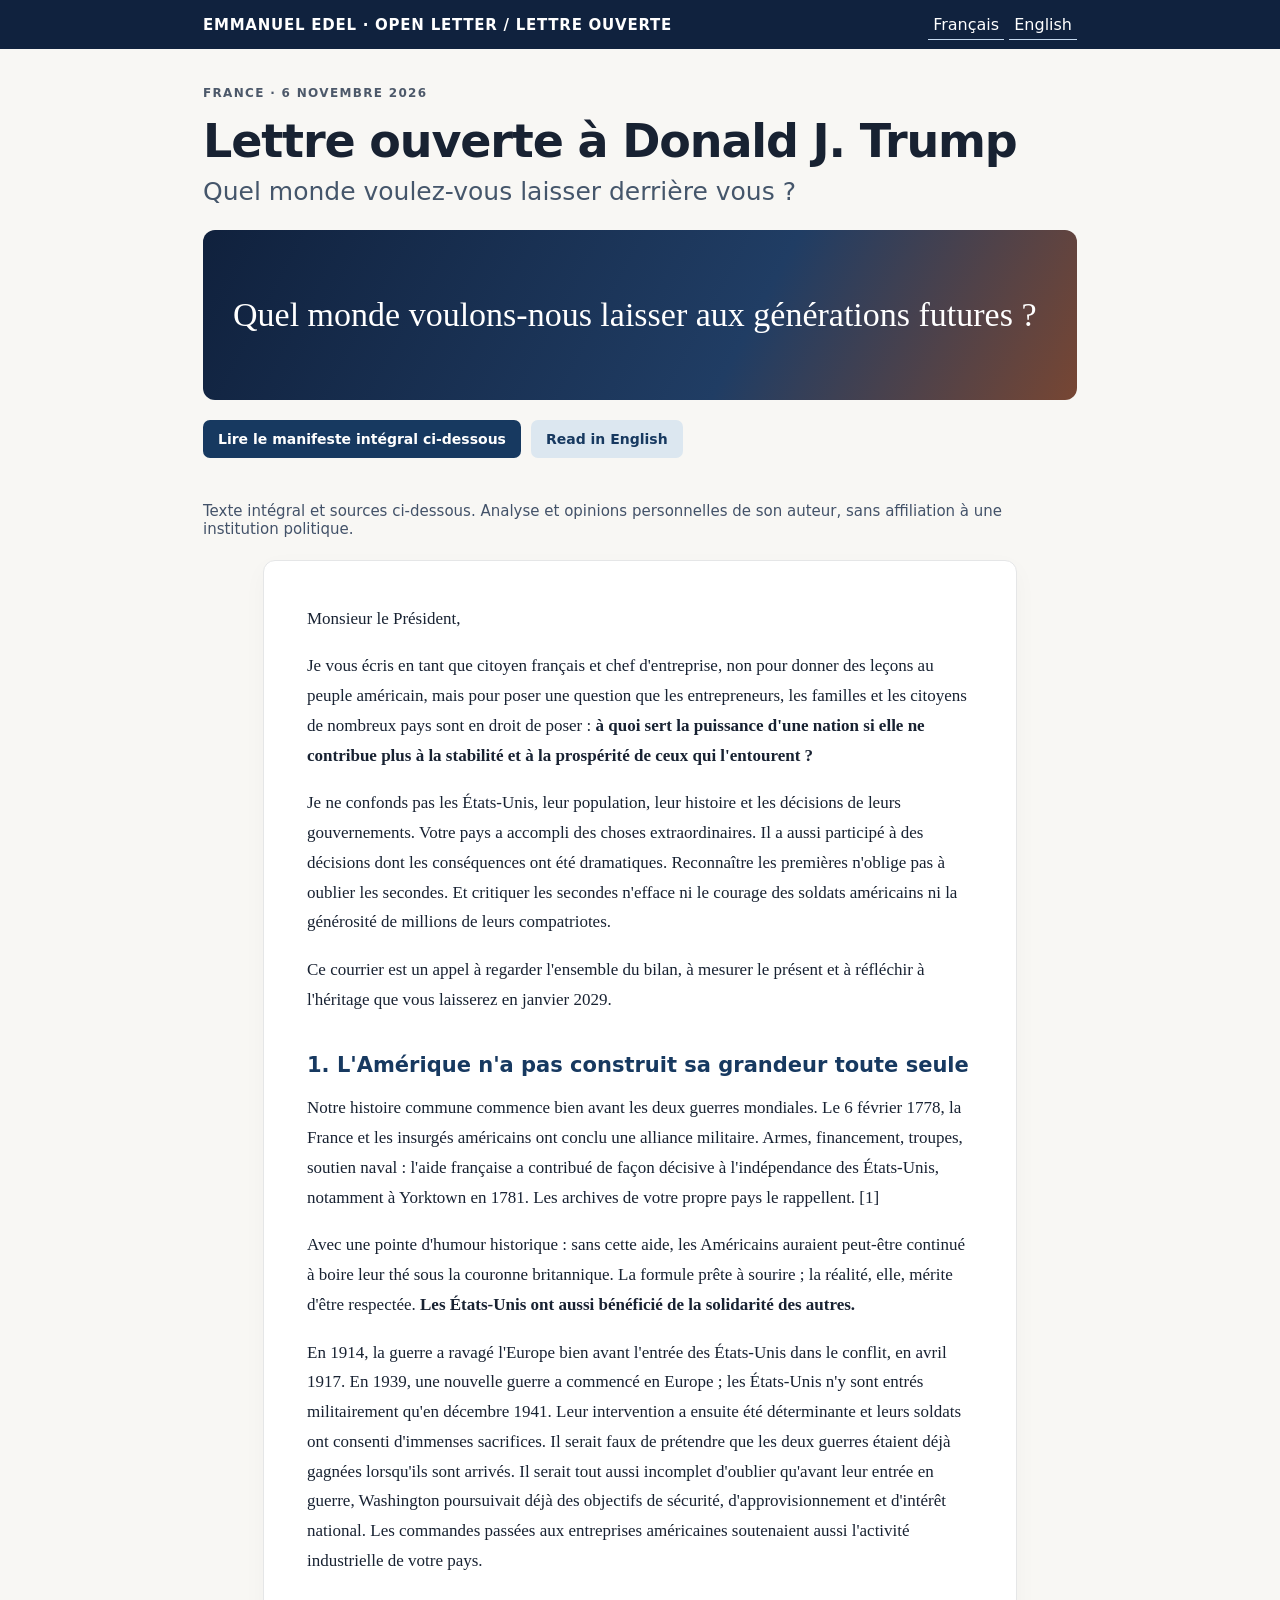
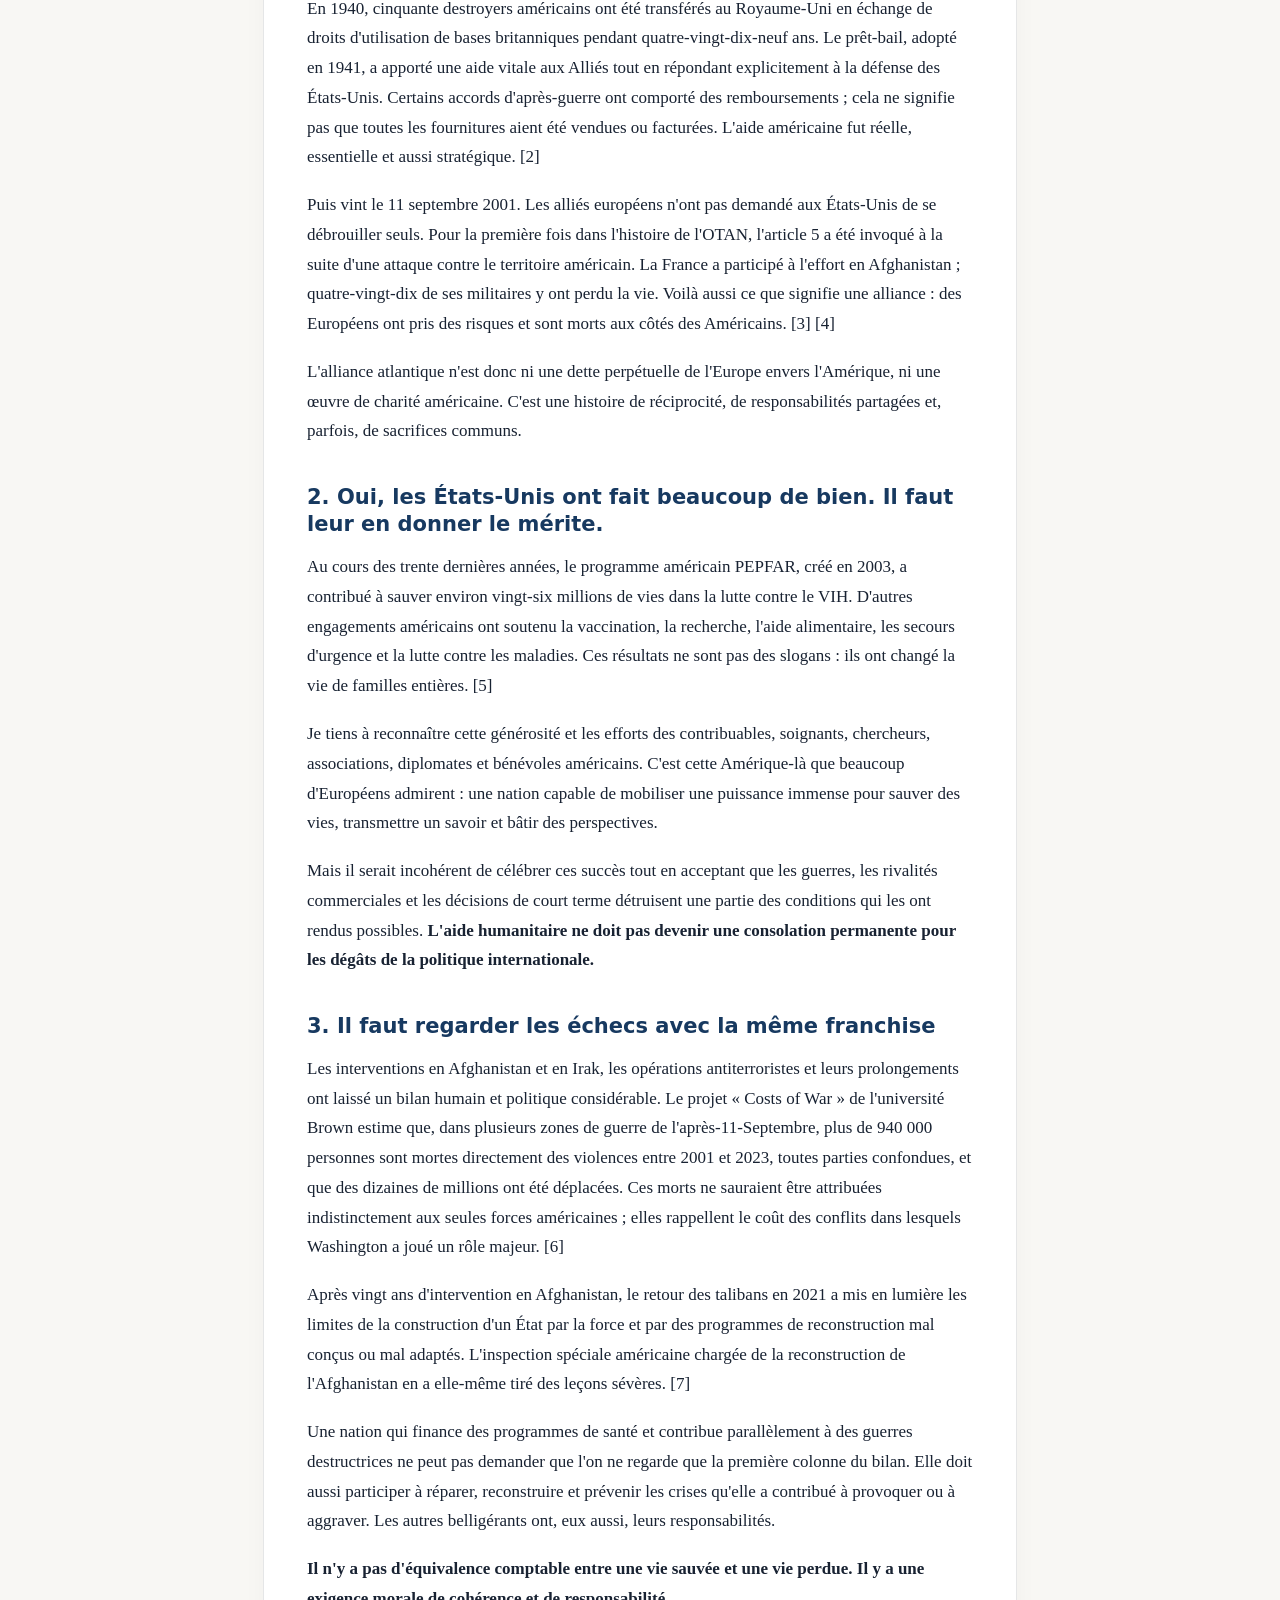
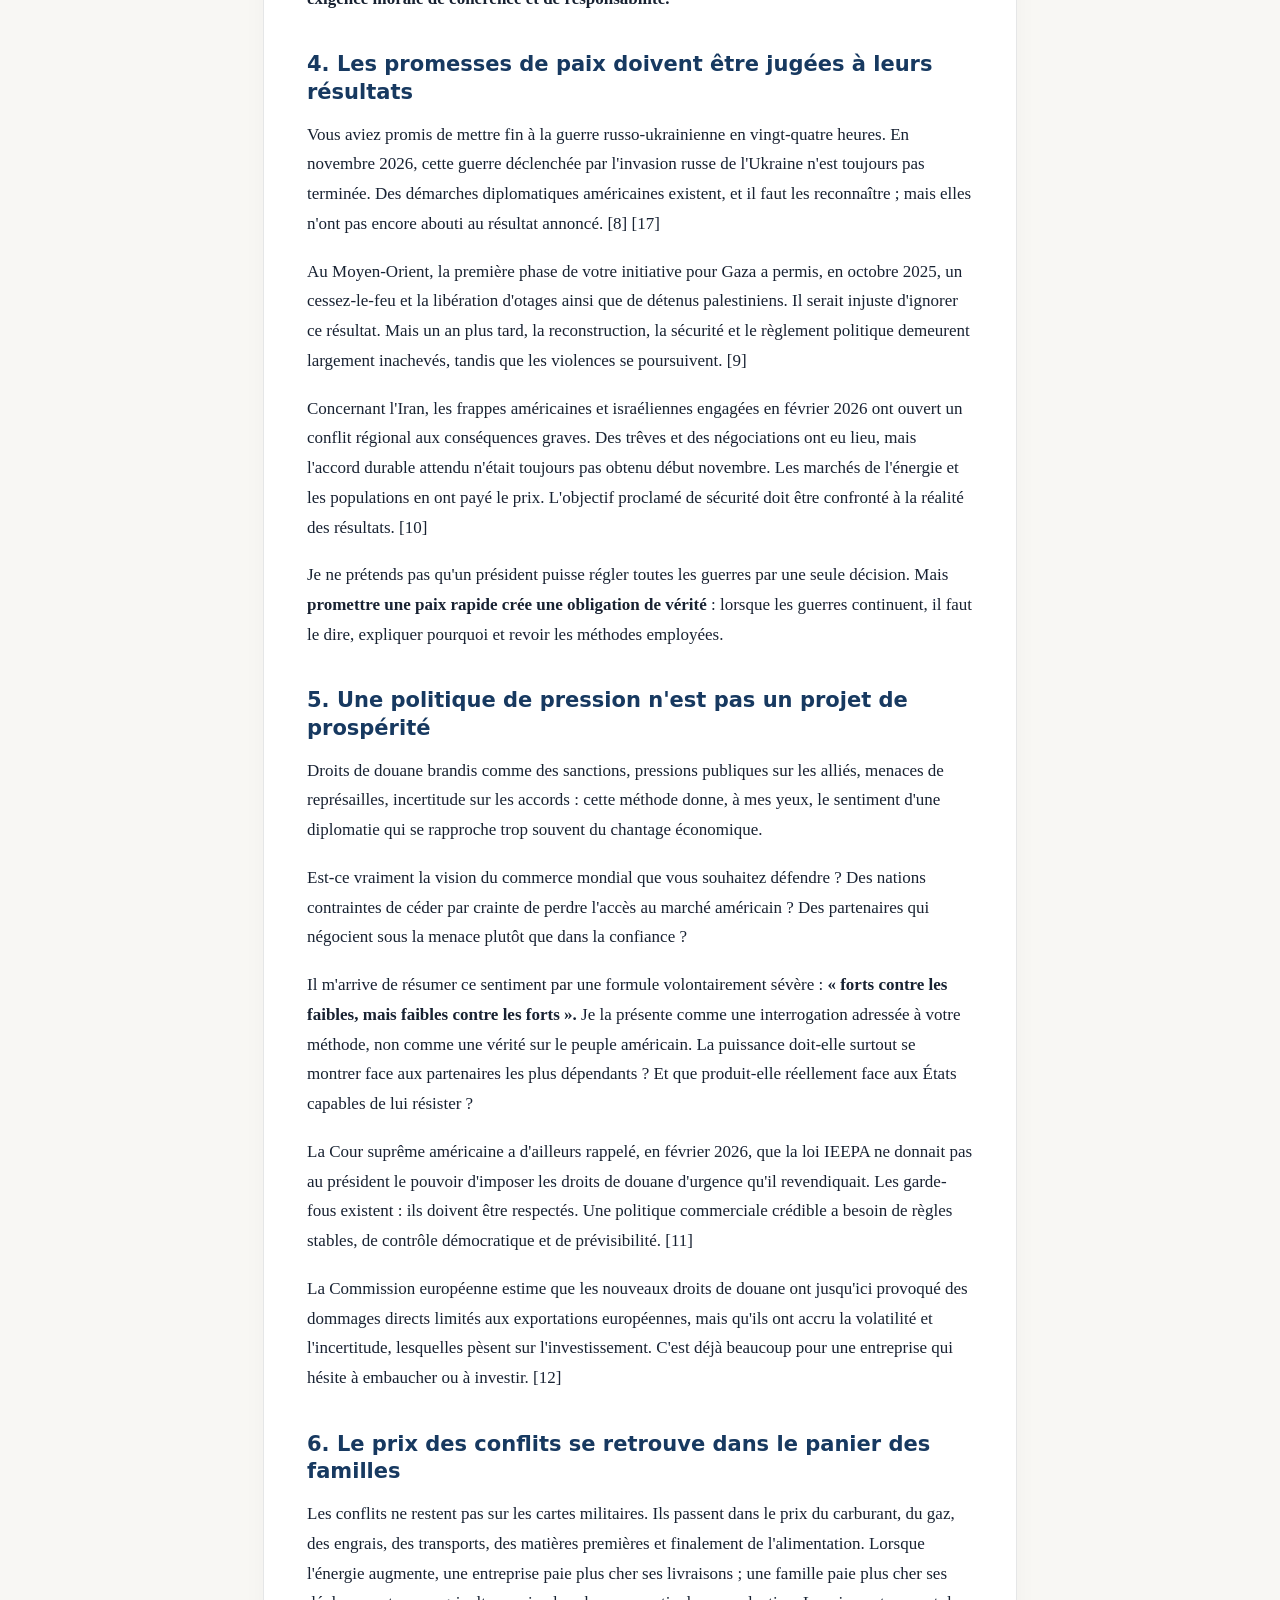
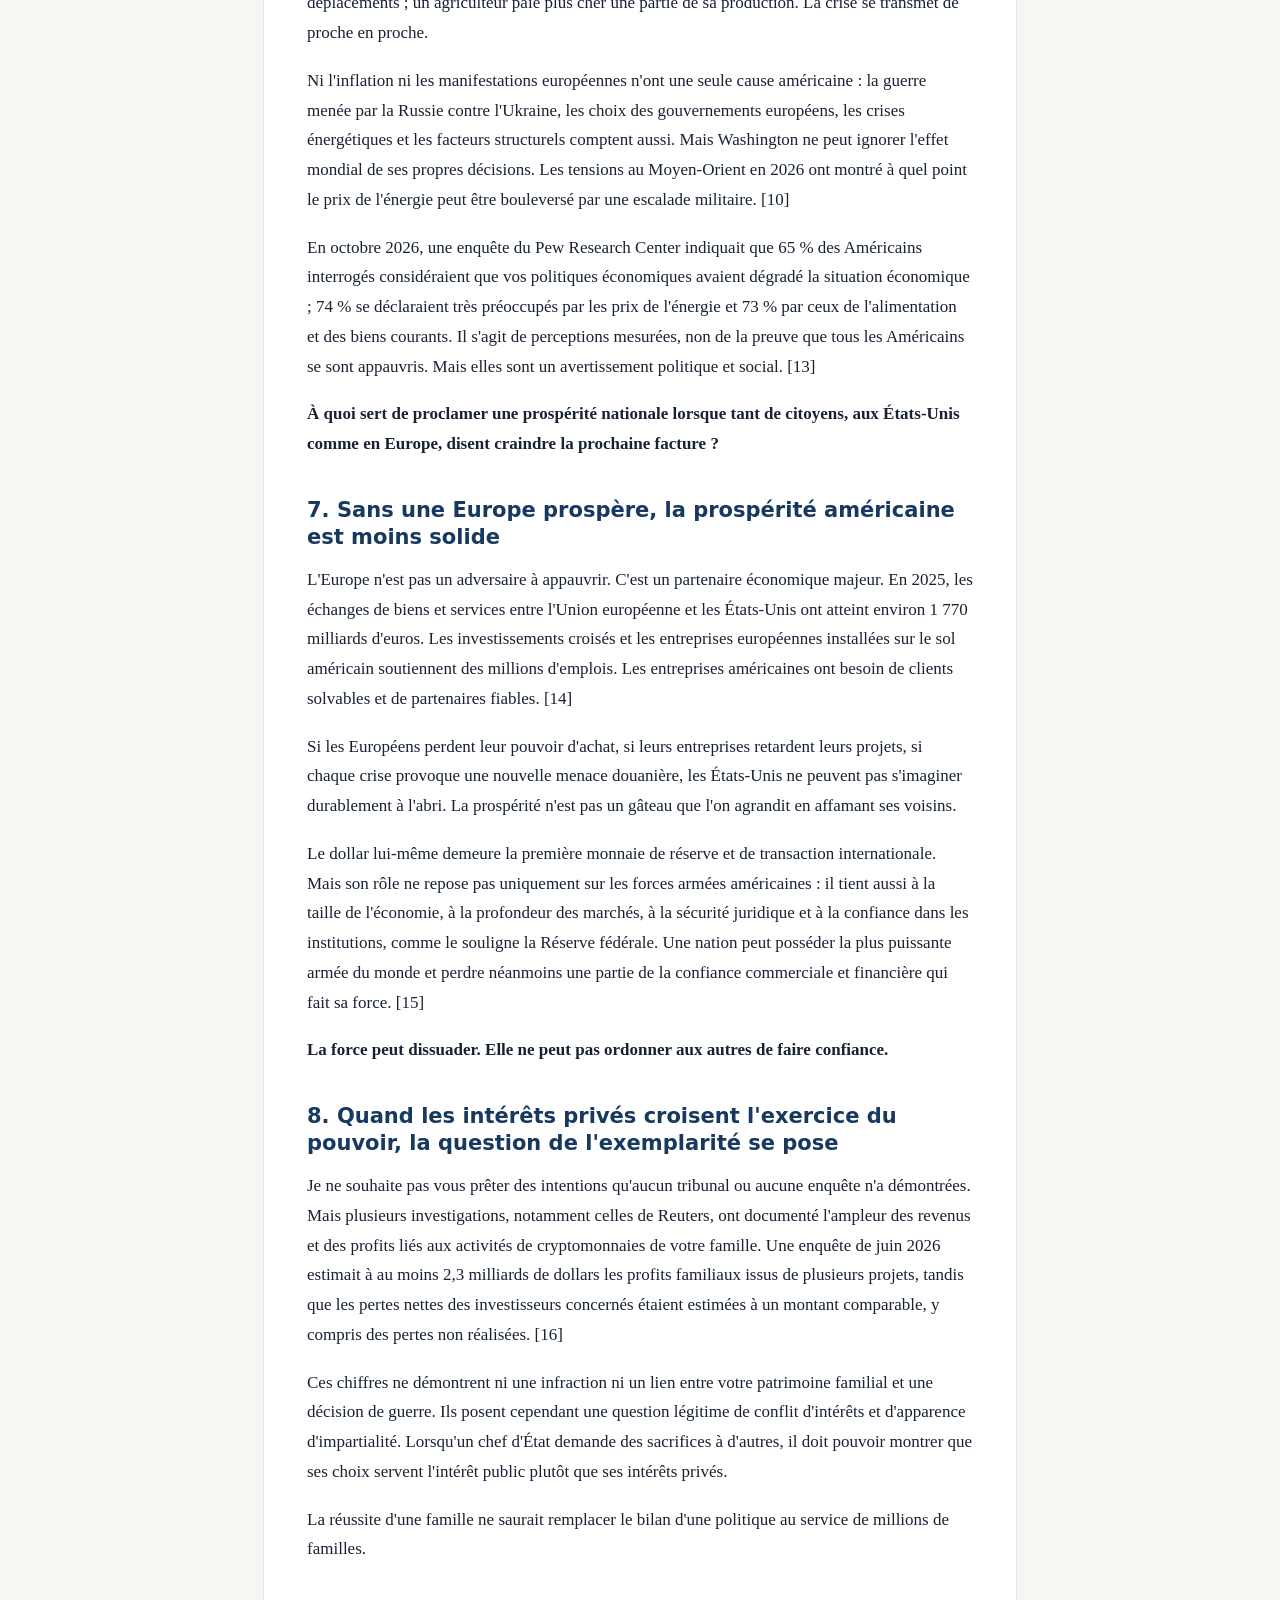
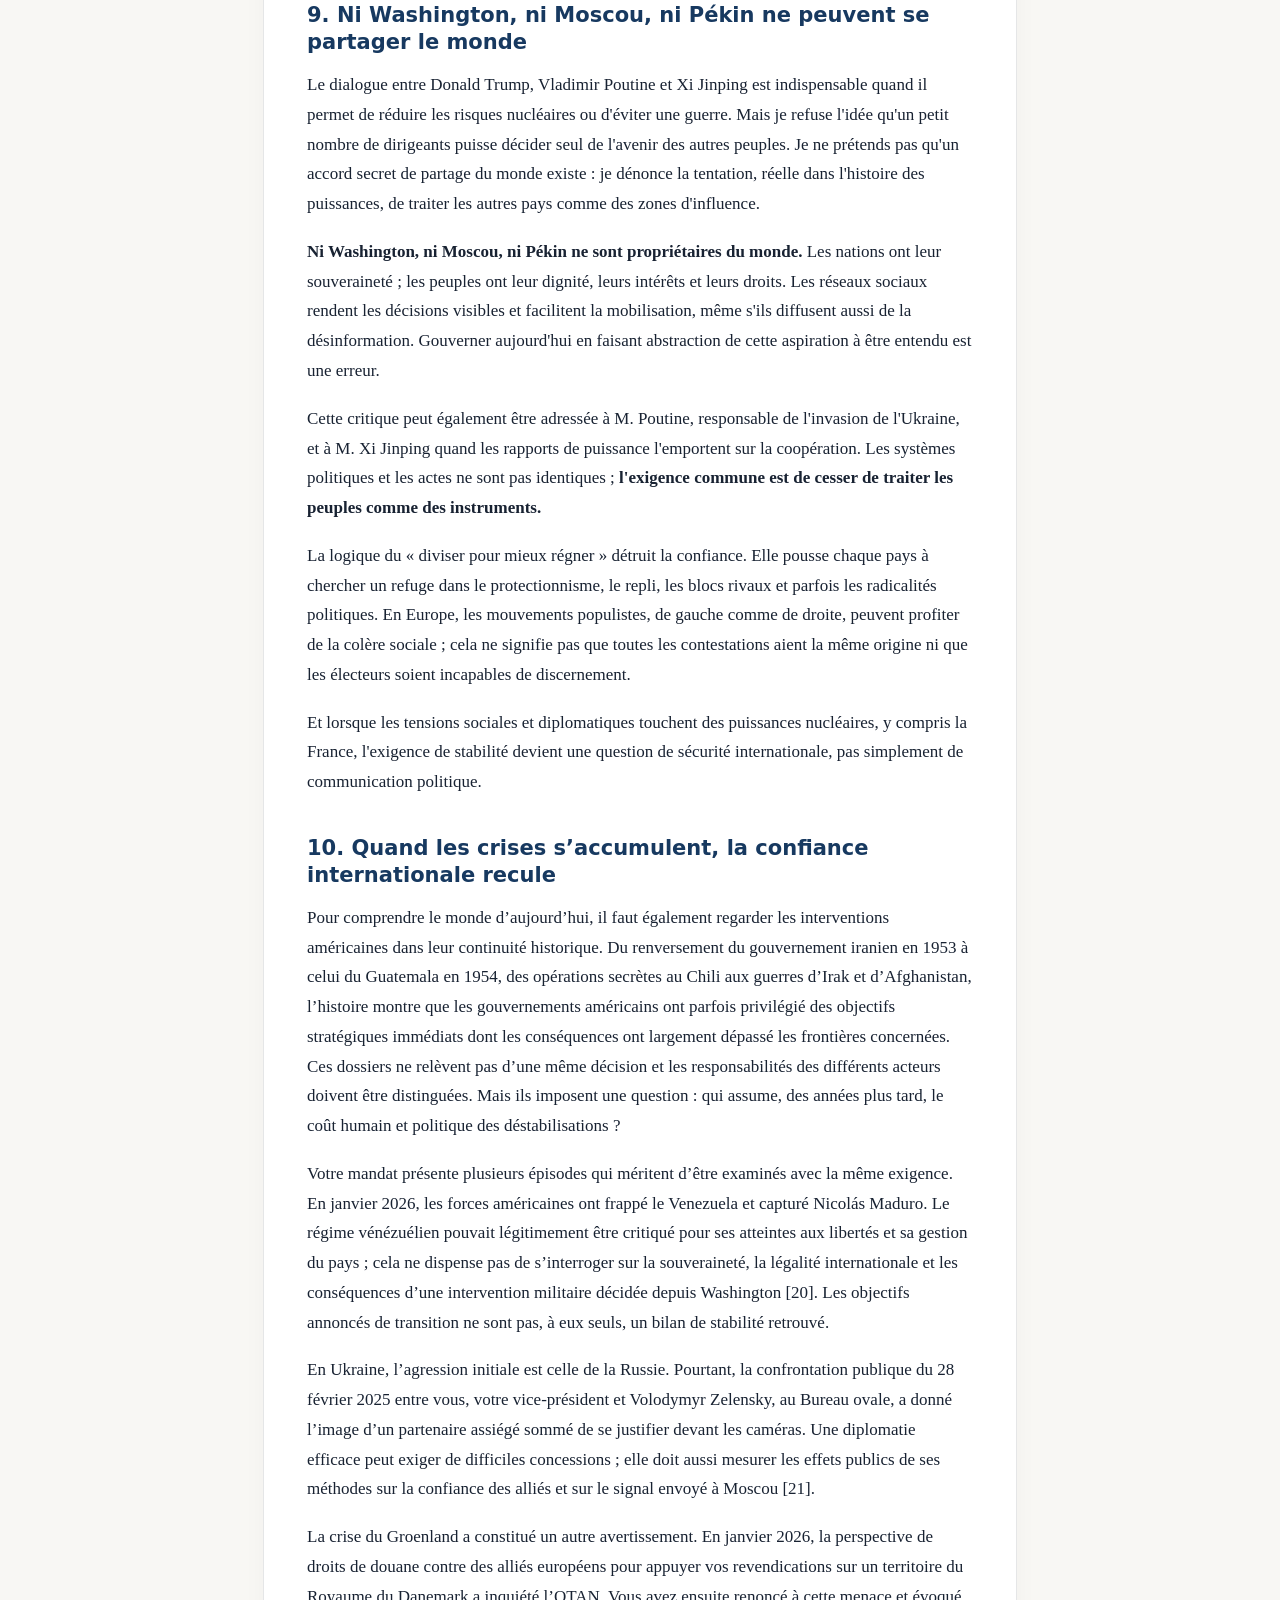
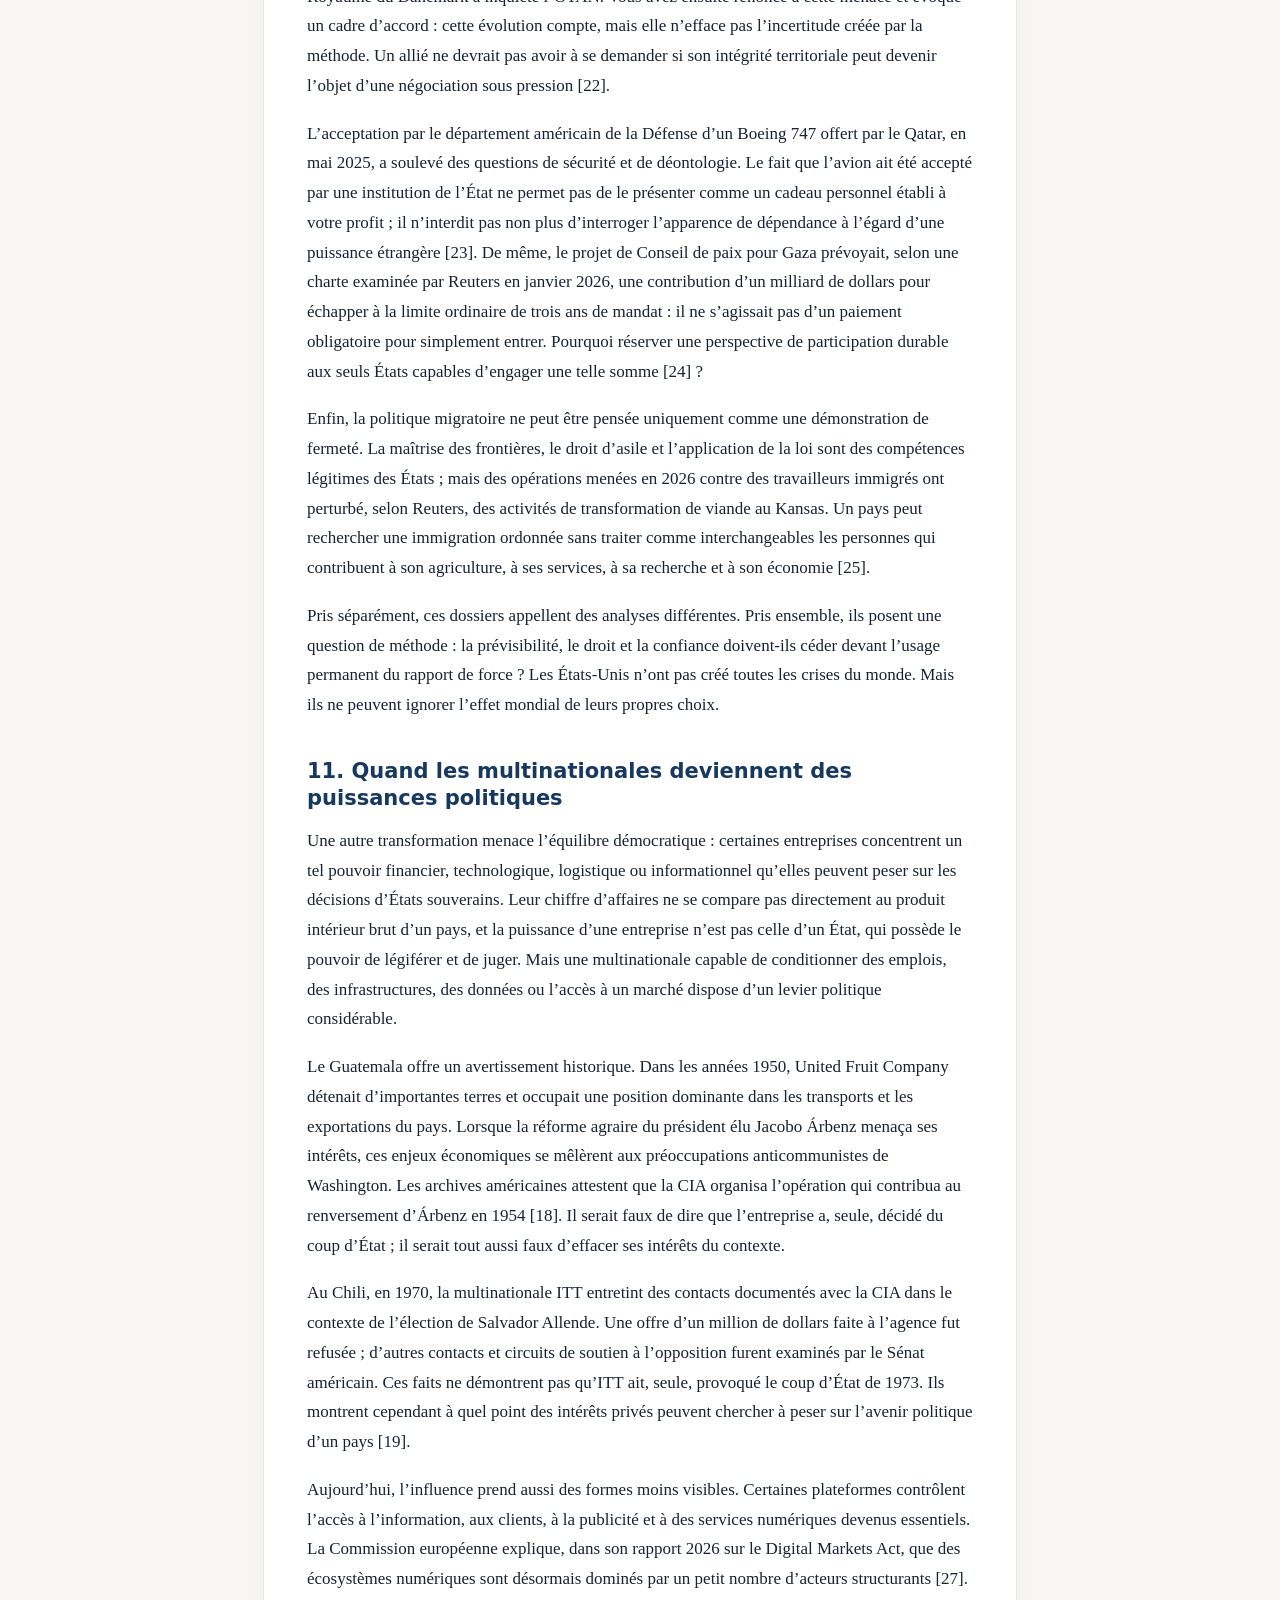
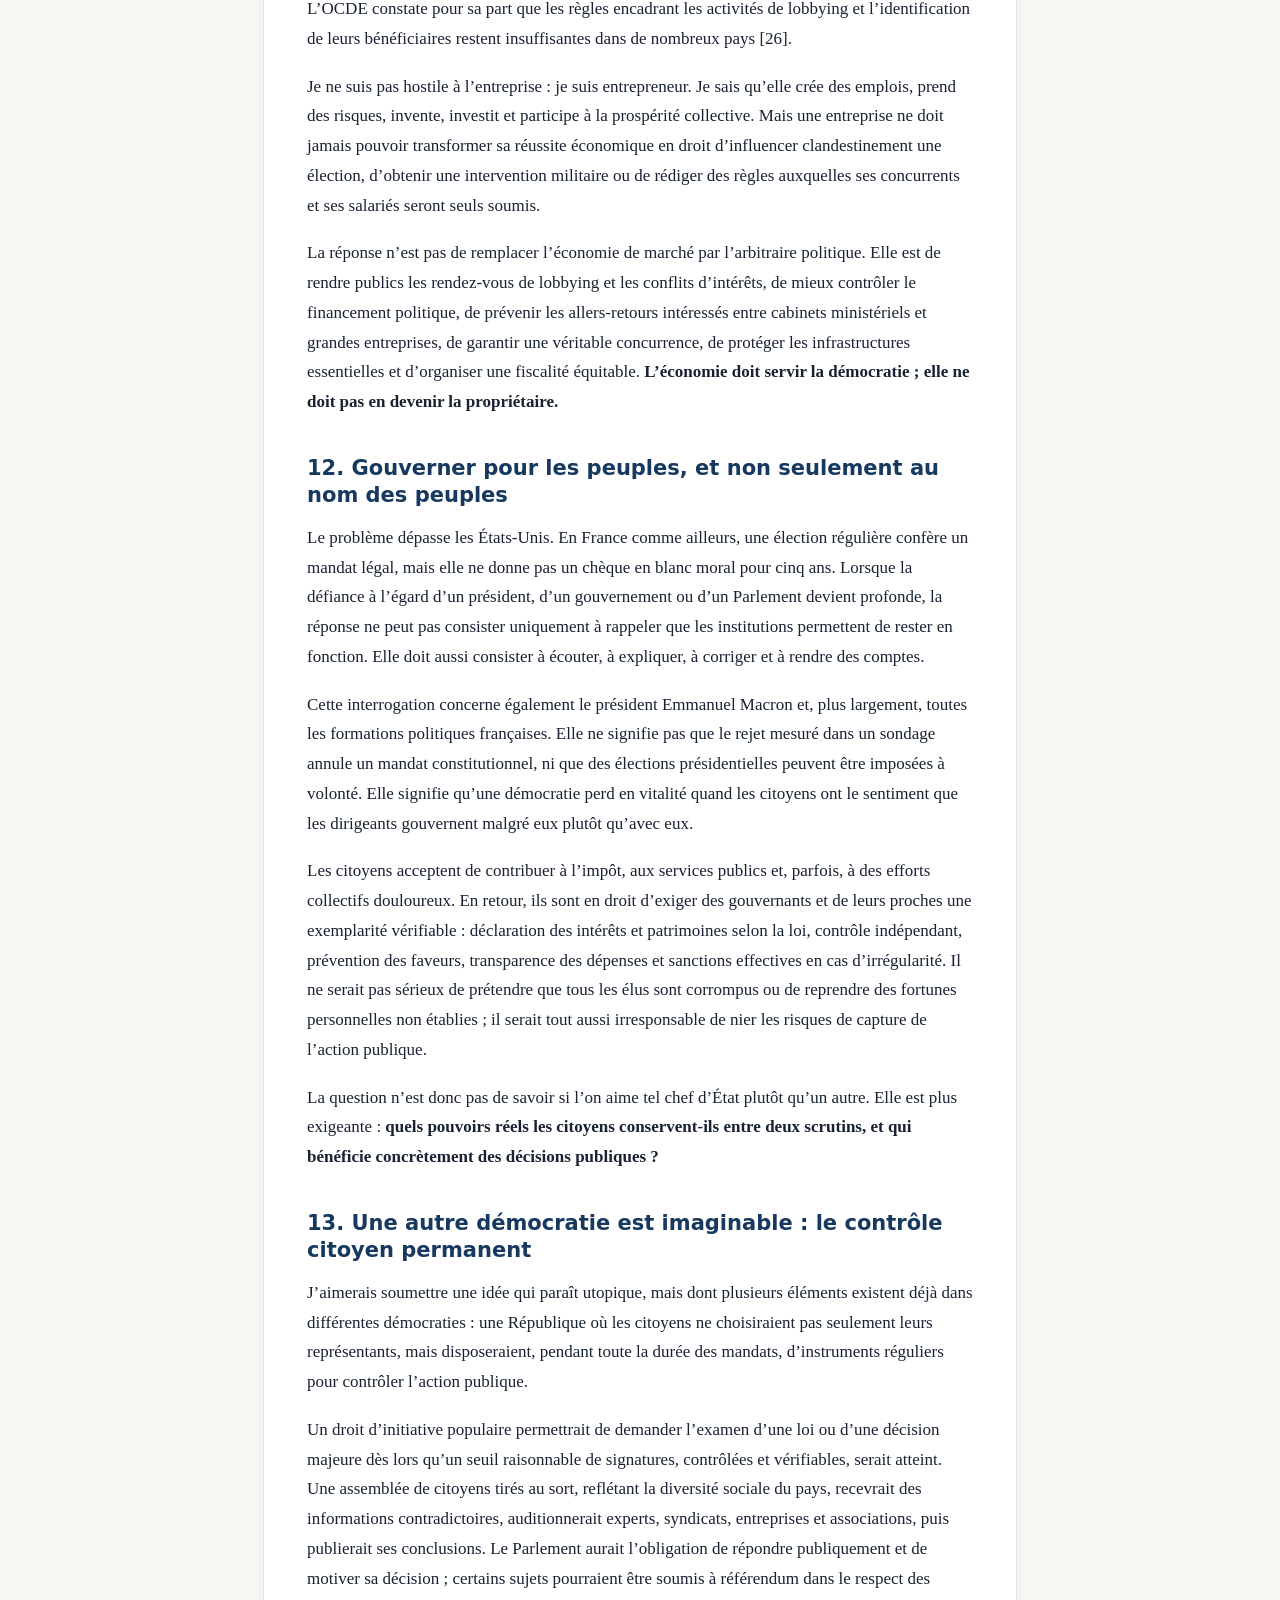
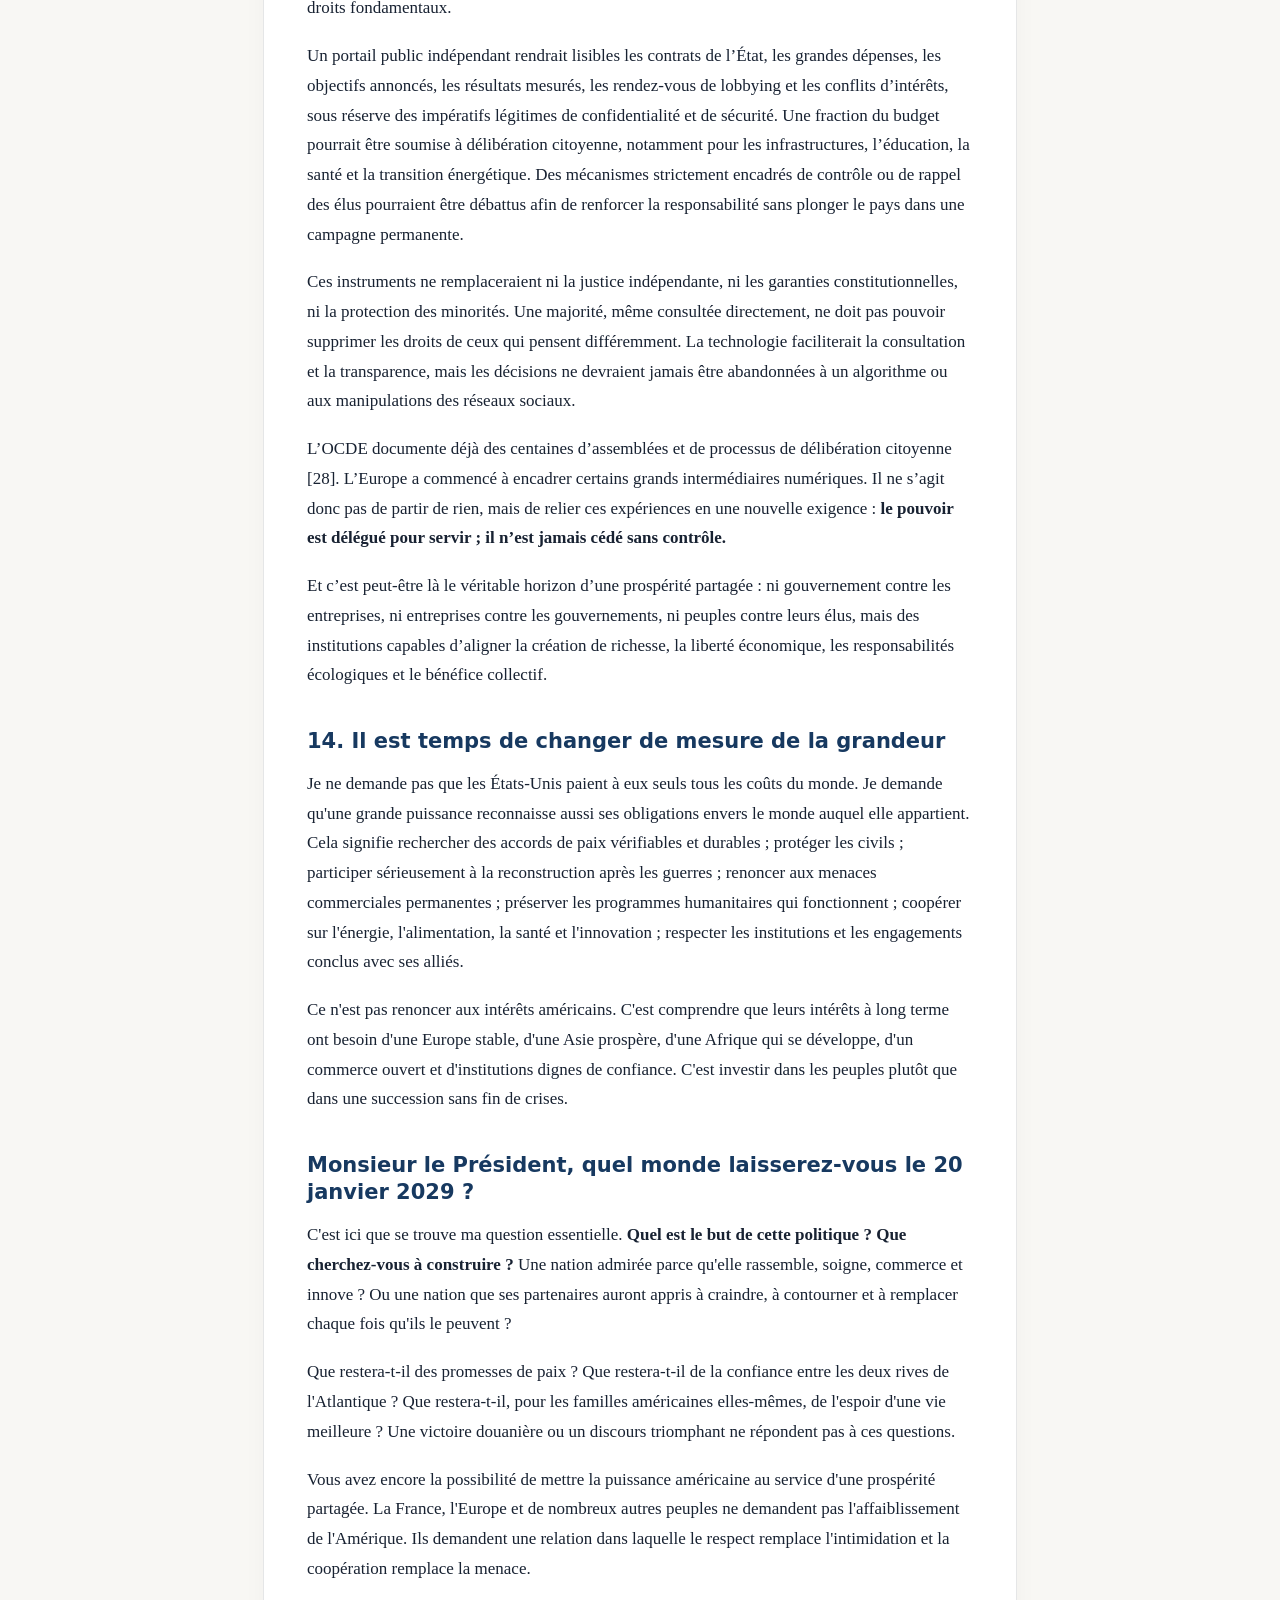
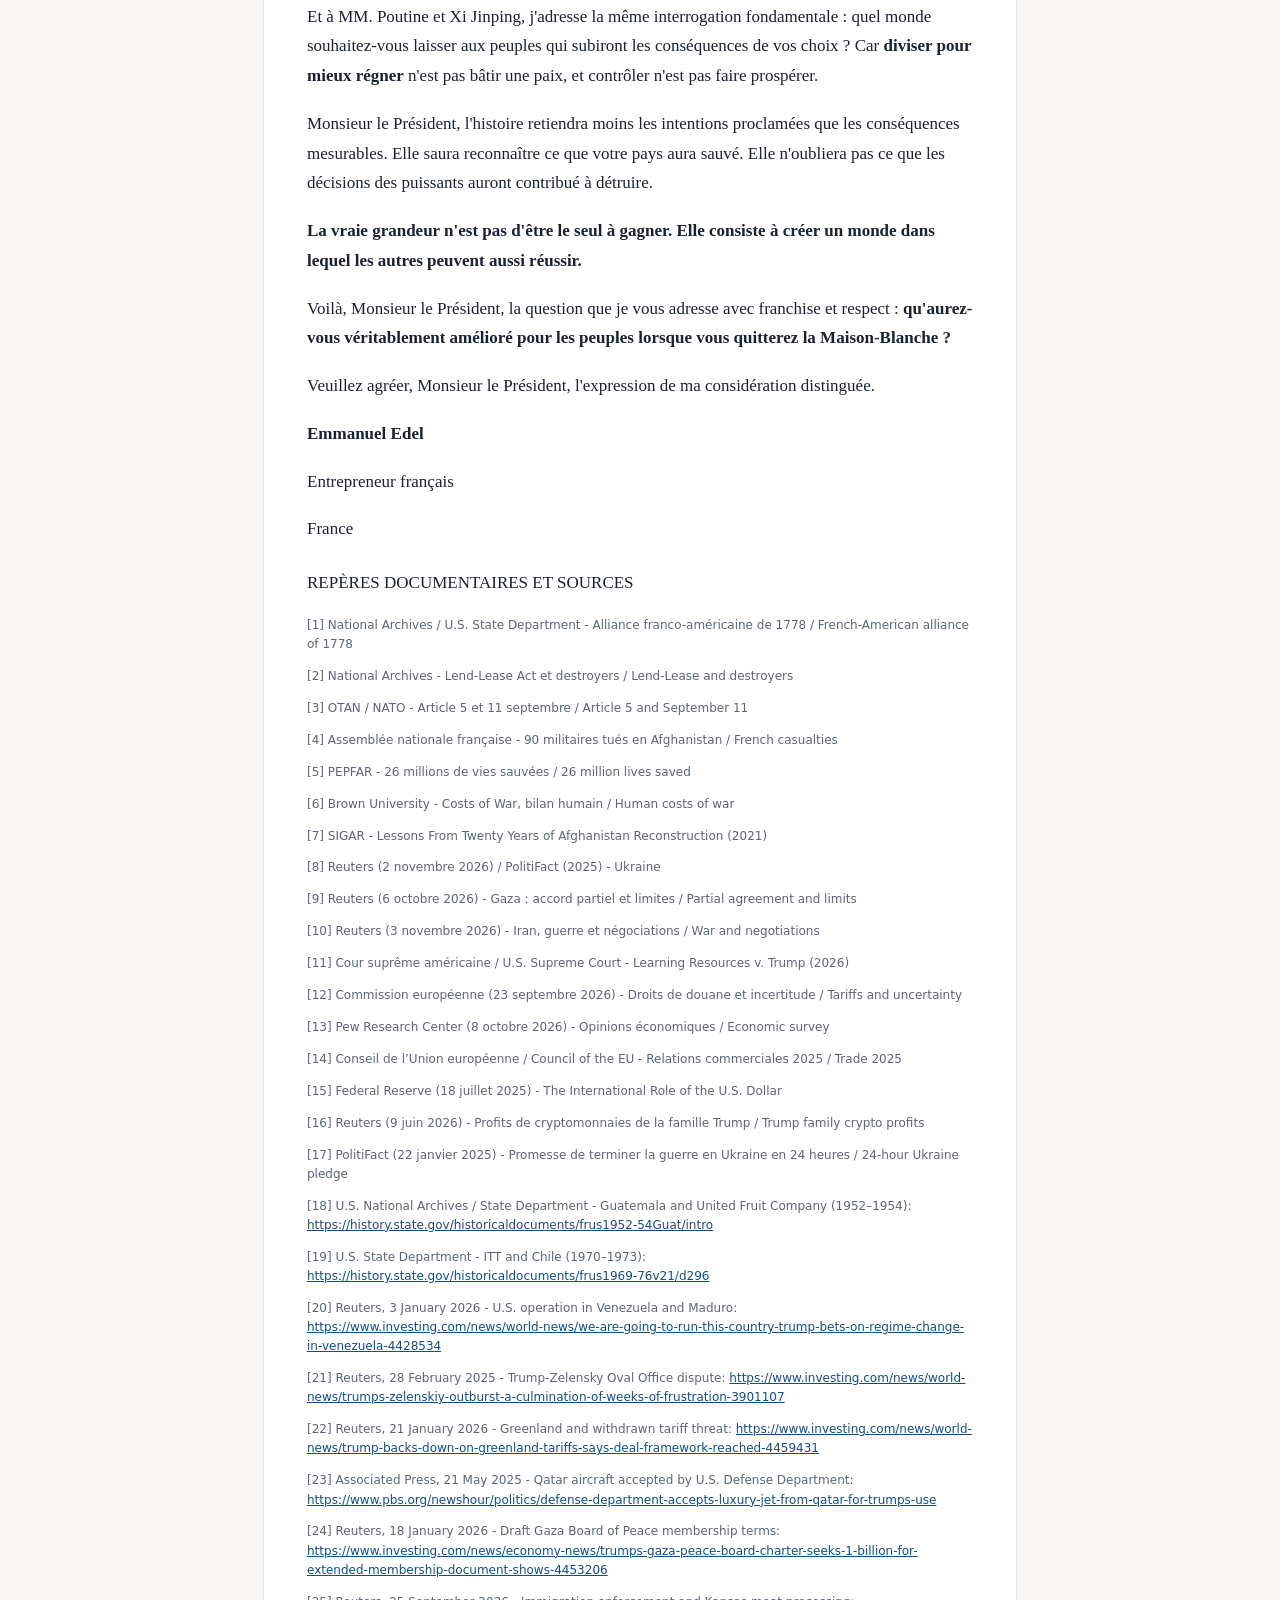
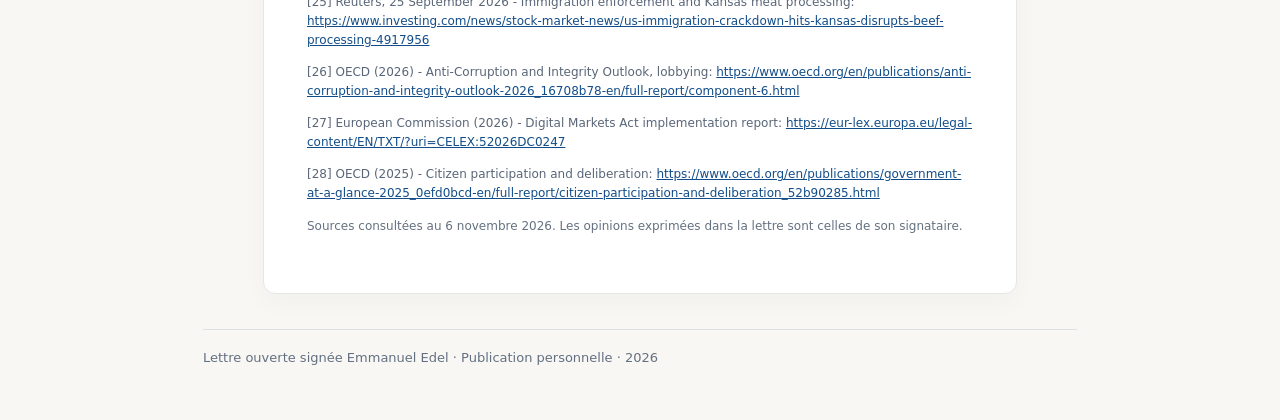
==== commit 6f9eb826: "Publish readable manifesto without broken asset links" ====
--- a/fr.html
+++ b/fr.html
@@ -1,10 +1,10 @@
 <!DOCTYPE html>
-<html lang="fr"><head><meta charset="utf-8"/><meta content="width=device-width,initial-scale=1" name="viewport"/><meta content="Quel monde voulez-vous laisser derrière vous ?" name="description"/><title>Lettre ouverte à Donald J. Trump — Emmanuel Edel</title><link href="style.css" rel="stylesheet"/><link href="index.html" hreflang="en" rel="alternate"/><link href="fr.html" hreflang="fr" rel="alternate"/><meta content="article" property="og:type"/><meta content="Lettre ouverte à Donald Trump | Emmanuel Edel" property="og:title"/><meta content="Quel monde voulez-vous laisser derrière vous ? Manifeste documenté, français et anglais." property="og:description"/><meta content="https://emmanuel67140.github.io/manifeste-avenir-des-peuples/affiche-fr.png" property="og:image"/><link href="https://emmanuel67140.github.io/manifeste-avenir-des-peuples/fr.html" rel="canonical"/></head>
+<html lang="fr"><head><meta charset="utf-8"/><meta content="width=device-width,initial-scale=1" name="viewport"/><meta content="Quel monde voulez-vous laisser derrière vous ?" name="description"/><title>Lettre ouverte à Donald J. Trump — Emmanuel Edel</title><link href="style.css" rel="stylesheet"/><link href="index.html" hreflang="en" rel="alternate"/><link href="fr.html" hreflang="fr" rel="alternate"/><meta content="article" property="og:type"/><meta content="Lettre ouverte à Donald Trump | Emmanuel Edel" property="og:title"/><meta content="Quel monde voulez-vous laisser derrière vous ? Manifeste documenté, français et anglais." property="og:description"/><link href="https://emmanuel67140.github.io/manifeste-avenir-des-peuples/fr.html" rel="canonical"/></head>
 <body><div class="top"><div><b>EMMANUEL EDEL · OPEN LETTER / LETTRE OUVERTE</b><nav aria-label="Language"><a href="fr.html" lang="fr">Français</a> <a href="index.html" lang="en">English</a></nav></div></div>
 <header><div class="date">France · 6 novembre 2026</div>
 <h1>Lettre ouverte à Donald J. Trump</h1><p class="dek">Quel monde voulez-vous laisser derrière vous ?</p>
-<img alt="Affiche de la lettre ouverte illustrant la confrontation et la coopération" class="heroimg" loading="lazy" src="affiche-fr.png"/>
-<div class="actions"><a class="btn" download="" href="manifeste-fr.pdf">Télécharger le manifeste PDF</a><a class="btn alt" href="index.html">Read in English</a></div></header>
+<div class="hero-panel"><p>Quel monde voulons-nous laisser aux générations futures ?</p></div>
+<div class="actions"><a class="btn" href="#section-1">Lire le manifeste intégral ci-dessous</a><a class="btn alt" href="index.html">Read in English</a></div></header>
 <p class="summary">Texte intégral et sources ci-dessous. Analyse et opinions personnelles de son auteur, sans affiliation à une institution politique.</p>
 <div class="layout"><div></div><article>
 <p>Monsieur le Président,</p><p>Je vous écris en tant que citoyen français et chef d'entreprise, non pour donner des leçons au peuple américain, mais pour poser une question que les entrepreneurs, les familles et les citoyens de nombreux pays sont en droit de poser : <strong>à quoi sert la puissance d'une nation si elle ne contribue plus à la stabilité et à la prospérité de ceux qui l'entourent ?</strong></p><p>Je ne confonds pas les États-Unis, leur population, leur histoire et les décisions de leurs gouvernements. Votre pays a accompli des choses extraordinaires. Il a aussi participé à des décisions dont les conséquences ont été dramatiques. Reconnaître les premières n'oblige pas à oublier les secondes. Et critiquer les secondes n'efface ni le courage des soldats américains ni la générosité de millions de leurs compatriotes.</p><p>Ce courrier est un appel à regarder l'ensemble du bilan, à mesurer le présent et à réfléchir à l'héritage que vous laisserez en janvier 2029.</p><h2 id="section-1">1. L'Amérique n'a pas construit sa grandeur toute seule</h2><p>Notre histoire commune commence bien avant les deux guerres mondiales. Le 6 février 1778, la France et les insurgés américains ont conclu une alliance militaire. Armes, financement, troupes, soutien naval : l'aide française a contribué de façon décisive à l'indépendance des États-Unis, notamment à Yorktown en 1781. Les archives de votre propre pays le rappellent. [1]</p><p>Avec une pointe d'humour historique : sans cette aide, les Américains auraient peut-être continué à boire leur thé sous la couronne britannique. La formule prête à sourire ; la réalité, elle, mérite d'être respectée. <strong>Les États-Unis ont aussi bénéficié de la solidarité des autres.</strong></p><p>En 1914, la guerre a ravagé l'Europe bien avant l'entrée des États-Unis dans le conflit, en avril 1917. En 1939, une nouvelle guerre a commencé en Europe ; les États-Unis n'y sont entrés militairement qu'en décembre 1941. Leur intervention a ensuite été déterminante et leurs soldats ont consenti d'immenses sacrifices. Il serait faux de prétendre que les deux guerres étaient déjà gagnées lorsqu'ils sont arrivés. Il serait tout aussi incomplet d'oublier qu'avant leur entrée en guerre, Washington poursuivait déjà des objectifs de sécurité, d'approvisionnement et d'intérêt national. Les commandes passées aux entreprises américaines soutenaient aussi l'activité industrielle de votre pays.</p><p>En 1940, cinquante destroyers américains ont été transférés au Royaume-Uni en échange de droits d'utilisation de bases britanniques pendant quatre-vingt-dix-neuf ans. Le prêt-bail, adopté en 1941, a apporté une aide vitale aux Alliés tout en répondant explicitement à la défense des États-Unis. Certains accords d'après-guerre ont comporté des remboursements ; cela ne signifie pas que toutes les fournitures aient été vendues ou facturées. L'aide américaine fut réelle, essentielle et aussi stratégique. [2]</p><p>Puis vint le 11 septembre 2001. Les alliés européens n'ont pas demandé aux États-Unis de se débrouiller seuls. Pour la première fois dans l'histoire de l'OTAN, l'article 5 a été invoqué à la suite d'une attaque contre le territoire américain. La France a participé à l'effort en Afghanistan ; quatre-vingt-dix de ses militaires y ont perdu la vie. Voilà aussi ce que signifie une alliance : des Européens ont pris des risques et sont morts aux côtés des Américains. [3] [4]</p><p>L'alliance atlantique n'est donc ni une dette perpétuelle de l'Europe envers l'Amérique, ni une œuvre de charité américaine. C'est une histoire de réciprocité, de responsabilités partagées et, parfois, de sacrifices communs.</p><h2 id="section-2">2. Oui, les États-Unis ont fait beaucoup de bien. Il faut leur en donner le mérite.</h2><p>Au cours des trente dernières années, le programme américain PEPFAR, créé en 2003, a contribué à sauver environ vingt-six millions de vies dans la lutte contre le VIH. D'autres engagements américains ont soutenu la vaccination, la recherche, l'aide alimentaire, les secours d'urgence et la lutte contre les maladies. Ces résultats ne sont pas des slogans : ils ont changé la vie de familles entières. [5]</p><p>Je tiens à reconnaître cette générosité et les efforts des contribuables, soignants, chercheurs, associations, diplomates et bénévoles américains. C'est cette Amérique-là que beaucoup d'Européens admirent : une nation capable de mobiliser une puissance immense pour sauver des vies, transmettre un savoir et bâtir des perspectives.</p><p>Mais il serait incohérent de célébrer ces succès tout en acceptant que les guerres, les rivalités commerciales et les décisions de court terme détruisent une partie des conditions qui les ont rendus possibles. <strong>L'aide humanitaire ne doit pas devenir une consolation permanente pour les dégâts de la politique internationale.</strong></p><h2 id="section-3">3. Il faut regarder les échecs avec la même franchise</h2><p>Les interventions en Afghanistan et en Irak, les opérations antiterroristes et leurs prolongements ont laissé un bilan humain et politique considérable. Le projet « Costs of War » de l'université Brown estime que, dans plusieurs zones de guerre de l'après-11-Septembre, plus de 940 000 personnes sont mortes directement des violences entre 2001 et 2023, toutes parties confondues, et que des dizaines de millions ont été déplacées. Ces morts ne sauraient être attribuées indistinctement aux seules forces américaines ; elles rappellent le coût des conflits dans lesquels Washington a joué un rôle majeur. [6]</p><p>Après vingt ans d'intervention en Afghanistan, le retour des talibans en 2021 a mis en lumière les limites de la construction d'un État par la force et par des programmes de reconstruction mal conçus ou mal adaptés. L'inspection spéciale américaine chargée de la reconstruction de l'Afghanistan en a elle-même tiré des leçons sévères. [7]</p><p>Une nation qui finance des programmes de santé et contribue parallèlement à des guerres destructrices ne peut pas demander que l'on ne regarde que la première colonne du bilan. Elle doit aussi participer à réparer, reconstruire et prévenir les crises qu'elle a contribué à provoquer ou à aggraver. Les autres belligérants ont, eux aussi, leurs responsabilités.</p><p><strong>Il n'y a pas d'équivalence comptable entre une vie sauvée et une vie perdue. Il y a une exigence morale de cohérence et de responsabilité.</strong></p><h2 id="section-4">4. Les promesses de paix doivent être jugées à leurs résultats</h2><p>Vous aviez promis de mettre fin à la guerre russo-ukrainienne en vingt-quatre heures. En novembre 2026, cette guerre déclenchée par l'invasion russe de l'Ukraine n'est toujours pas terminée. Des démarches diplomatiques américaines existent, et il faut les reconnaître ; mais elles n'ont pas encore abouti au résultat annoncé. [8] [17]</p><p>Au Moyen-Orient, la première phase de votre initiative pour Gaza a permis, en octobre 2025, un cessez-le-feu et la libération d'otages ainsi que de détenus palestiniens. Il serait injuste d'ignorer ce résultat. Mais un an plus tard, la reconstruction, la sécurité et le règlement politique demeurent largement inachevés, tandis que les violences se poursuivent. [9]</p><p>Concernant l'Iran, les frappes américaines et israéliennes engagées en février 2026 ont ouvert un conflit régional aux conséquences graves. Des trêves et des négociations ont eu lieu, mais l'accord durable attendu n'était toujours pas obtenu début novembre. Les marchés de l'énergie et les populations en ont payé le prix. L'objectif proclamé de sécurité doit être confronté à la réalité des résultats. [10]</p><p>Je ne prétends pas qu'un président puisse régler toutes les guerres par une seule décision. Mais <strong>promettre une paix rapide crée une obligation de vérité</strong> : lorsque les guerres continuent, il faut le dire, expliquer pourquoi et revoir les méthodes employées.</p><h2 id="section-5">5. Une politique de pression n'est pas un projet de prospérité</h2><p>Droits de douane brandis comme des sanctions, pressions publiques sur les alliés, menaces de représailles, incertitude sur les accords : cette méthode donne, à mes yeux, le sentiment d'une diplomatie qui se rapproche trop souvent du chantage économique.</p><p>Est-ce vraiment la vision du commerce mondial que vous souhaitez défendre ? Des nations contraintes de céder par crainte de perdre l'accès au marché américain ? Des partenaires qui négocient sous la menace plutôt que dans la confiance ?</p><p>Il m'arrive de résumer ce sentiment par une formule volontairement sévère : <strong>« forts contre les faibles, mais faibles contre les forts ».</strong> Je la présente comme une interrogation adressée à votre méthode, non comme une vérité sur le peuple américain. La puissance doit-elle surtout se montrer face aux partenaires les plus dépendants ? Et que produit-elle réellement face aux États capables de lui résister ?</p><p>La Cour suprême américaine a d'ailleurs rappelé, en février 2026, que la loi IEEPA ne donnait pas au président le pouvoir d'imposer les droits de douane d'urgence qu'il revendiquait. Les garde-fous existent : ils doivent être respectés. Une politique commerciale crédible a besoin de règles stables, de contrôle démocratique et de prévisibilité. [11]</p><p>La Commission européenne estime que les nouveaux droits de douane ont jusqu'ici provoqué des dommages directs limités aux exportations européennes, mais qu'ils ont accru la volatilité et l'incertitude, lesquelles pèsent sur l'investissement. C'est déjà beaucoup pour une entreprise qui hésite à embaucher ou à investir. [12]</p><h2 id="section-6">6. Le prix des conflits se retrouve dans le panier des familles</h2><p>Les conflits ne restent pas sur les cartes militaires. Ils passent dans le prix du carburant, du gaz, des engrais, des transports, des matières premières et finalement de l'alimentation. Lorsque l'énergie augmente, une entreprise paie plus cher ses livraisons ; une famille paie plus cher ses déplacements ; un agriculteur paie plus cher une partie de sa production. La crise se transmet de proche en proche.</p><p>Ni l'inflation ni les manifestations européennes n'ont une seule cause américaine : la guerre menée par la Russie contre l'Ukraine, les choix des gouvernements européens, les crises énergétiques et les facteurs structurels comptent aussi. Mais Washington ne peut ignorer l'effet mondial de ses propres décisions. Les tensions au Moyen-Orient en 2026 ont montré à quel point le prix de l'énergie peut être bouleversé par une escalade militaire. [10]</p><p>En octobre 2026, une enquête du Pew Research Center indiquait que 65 % des Américains interrogés considéraient que vos politiques économiques avaient dégradé la situation économique ; 74 % se déclaraient très préoccupés par les prix de l'énergie et 73 % par ceux de l'alimentation et des biens courants. Il s'agit de perceptions mesurées, non de la preuve que tous les Américains se sont appauvris. Mais elles sont un avertissement politique et social. [13]</p><p><strong>À quoi sert de proclamer une prospérité nationale lorsque tant de citoyens, aux États-Unis comme en Europe, disent craindre la prochaine facture ?</strong></p><h2 id="section-7">7. Sans une Europe prospère, la prospérité américaine est moins solide</h2><p>L'Europe n'est pas un adversaire à appauvrir. C'est un partenaire économique majeur. En 2025, les échanges de biens et services entre l'Union européenne et les États-Unis ont atteint environ 1 770 milliards d'euros. Les investissements croisés et les entreprises européennes installées sur le sol américain soutiennent des millions d'emplois. Les entreprises américaines ont besoin de clients solvables et de partenaires fiables. [14]</p><p>Si les Européens perdent leur pouvoir d'achat, si leurs entreprises retardent leurs projets, si chaque crise provoque une nouvelle menace douanière, les États-Unis ne peuvent pas s'imaginer durablement à l'abri. La prospérité n'est pas un gâteau que l'on agrandit en affamant ses voisins.</p><p>Le dollar lui-même demeure la première monnaie de réserve et de transaction internationale. Mais son rôle ne repose pas uniquement sur les forces armées américaines : il tient aussi à la taille de l'économie, à la profondeur des marchés, à la sécurité juridique et à la confiance dans les institutions, comme le souligne la Réserve fédérale. Une nation peut posséder la plus puissante armée du monde et perdre néanmoins une partie de la confiance commerciale et financière qui fait sa force. [15]</p><p><strong>La force peut dissuader. Elle ne peut pas ordonner aux autres de faire confiance.</strong></p><h2 id="section-8">8. Quand les intérêts privés croisent l'exercice du pouvoir, la question de l'exemplarité se pose</h2><p>Je ne souhaite pas vous prêter des intentions qu'aucun tribunal ou aucune enquête n'a démontrées. Mais plusieurs investigations, notamment celles de Reuters, ont documenté l'ampleur des revenus et des profits liés aux activités de cryptomonnaies de votre famille. Une enquête de juin 2026 estimait à au moins 2,3 milliards de dollars les profits familiaux issus de plusieurs projets, tandis que les pertes nettes des investisseurs concernés étaient estimées à un montant comparable, y compris des pertes non réalisées. [16]</p><p>Ces chiffres ne démontrent ni une infraction ni un lien entre votre patrimoine familial et une décision de guerre. Ils posent cependant une question légitime de conflit d'intérêts et d'apparence d'impartialité. Lorsqu'un chef d'État demande des sacrifices à d'autres, il doit pouvoir montrer que ses choix servent l'intérêt public plutôt que ses intérêts privés.</p><p>La réussite d'une famille ne saurait remplacer le bilan d'une politique au service de millions de familles.</p><h2 id="section-9">9. Ni Washington, ni Moscou, ni Pékin ne peuvent se partager le monde</h2><p>Le dialogue entre Donald Trump, Vladimir Poutine et Xi Jinping est indispensable quand il permet de réduire les risques nucléaires ou d'éviter une guerre. Mais je refuse l'idée qu'un petit nombre de dirigeants puisse décider seul de l'avenir des autres peuples. Je ne prétends pas qu'un accord secret de partage du monde existe : je dénonce la tentation, réelle dans l'histoire des puissances, de traiter les autres pays comme des zones d'influence.</p><p><strong>Ni Washington, ni Moscou, ni Pékin ne sont propriétaires du monde.</strong> Les nations ont leur souveraineté ; les peuples ont leur dignité, leurs intérêts et leurs droits. Les réseaux sociaux rendent les décisions visibles et facilitent la mobilisation, même s'ils diffusent aussi de la désinformation. Gouverner aujourd'hui en faisant abstraction de cette aspiration à être entendu est une erreur.</p><p>Cette critique peut également être adressée à M. Poutine, responsable de l'invasion de l'Ukraine, et à M. Xi Jinping quand les rapports de puissance l'emportent sur la coopération. Les systèmes politiques et les actes ne sont pas identiques ; <strong>l'exigence commune est de cesser de traiter les peuples comme des instruments.</strong></p><p>La logique du « diviser pour mieux régner » détruit la confiance. Elle pousse chaque pays à chercher un refuge dans le protectionnisme, le repli, les blocs rivaux et parfois les radicalités politiques. En Europe, les mouvements populistes, de gauche comme de droite, peuvent profiter de la colère sociale ; cela ne signifie pas que toutes les contestations aient la même origine ni que les électeurs soient incapables de discernement.</p><p>Et lorsque les tensions sociales et diplomatiques touchent des puissances nucléaires, y compris la France, l'exigence de stabilité devient une question de sécurité internationale, pas simplement de communication politique.</p><h2 id="section-10">10. Quand les crises s’accumulent, la confiance internationale recule</h2><p>Pour comprendre le monde d’aujourd’hui, il faut également regarder les interventions américaines dans leur continuité historique. Du renversement du gouvernement iranien en 1953 à celui du Guatemala en 1954, des opérations secrètes au Chili aux guerres d’Irak et d’Afghanistan, l’histoire montre que les gouvernements américains ont parfois privilégié des objectifs stratégiques immédiats dont les conséquences ont largement dépassé les frontières concernées. Ces dossiers ne relèvent pas d’une même décision et les responsabilités des différents acteurs doivent être distinguées. Mais ils imposent une question : qui assume, des années plus tard, le coût humain et politique des déstabilisations ?</p><p>Votre mandat présente plusieurs épisodes qui méritent d’être examinés avec la même exigence. En janvier 2026, les forces américaines ont frappé le Venezuela et capturé Nicolás Maduro. Le régime vénézuélien pouvait légitimement être critiqué pour ses atteintes aux libertés et sa gestion du pays ; cela ne dispense pas de s’interroger sur la souveraineté, la légalité internationale et les conséquences d’une intervention militaire décidée depuis Washington [20]. Les objectifs annoncés de transition ne sont pas, à eux seuls, un bilan de stabilité retrouvé.</p><p>En Ukraine, l’agression initiale est celle de la Russie. Pourtant, la confrontation publique du 28 février 2025 entre vous, votre vice-président et Volodymyr Zelensky, au Bureau ovale, a donné l’image d’un partenaire assiégé sommé de se justifier devant les caméras. Une diplomatie efficace peut exiger de difficiles concessions ; elle doit aussi mesurer les effets publics de ses méthodes sur la confiance des alliés et sur le signal envoyé à Moscou [21].</p><p>La crise du Groenland a constitué un autre avertissement. En janvier 2026, la perspective de droits de douane contre des alliés européens pour appuyer vos revendications sur un territoire du Royaume du Danemark a inquiété l’OTAN. Vous avez ensuite renoncé à cette menace et évoqué un cadre d’accord : cette évolution compte, mais elle n’efface pas l’incertitude créée par la méthode. Un allié ne devrait pas avoir à se demander si son intégrité territoriale peut devenir l’objet d’une négociation sous pression [22].</p><p>L’acceptation par le département américain de la Défense d’un Boeing 747 offert par le Qatar, en mai 2025, a soulevé des questions de sécurité et de déontologie. Le fait que l’avion ait été accepté par une institution de l’État ne permet pas de le présenter comme un cadeau personnel établi à votre profit ; il n’interdit pas non plus d’interroger l’apparence de dépendance à l’égard d’une puissance étrangère [23]. De même, le projet de Conseil de paix pour Gaza prévoyait, selon une charte examinée par Reuters en janvier 2026, une contribution d’un milliard de dollars pour échapper à la limite ordinaire de trois ans de mandat : il ne s’agissait pas d’un paiement obligatoire pour simplement entrer. Pourquoi réserver une perspective de participation durable aux seuls États capables d’engager une telle somme [24] ?</p><p>Enfin, la politique migratoire ne peut être pensée uniquement comme une démonstration de fermeté. La maîtrise des frontières, le droit d’asile et l’application de la loi sont des compétences légitimes des États ; mais des opérations menées en 2026 contre des travailleurs immigrés ont perturbé, selon Reuters, des activités de transformation de viande au Kansas. Un pays peut rechercher une immigration ordonnée sans traiter comme interchangeables les personnes qui contribuent à son agriculture, à ses services, à sa recherche et à son économie [25].</p><p>Pris séparément, ces dossiers appellent des analyses différentes. Pris ensemble, ils posent une question de méthode : la prévisibilité, le droit et la confiance doivent-ils céder devant l’usage permanent du rapport de force ? Les États-Unis n’ont pas créé toutes les crises du monde. Mais ils ne peuvent ignorer l’effet mondial de leurs propres choix.</p><h2 id="section-11">11. Quand les multinationales deviennent des puissances politiques</h2><p>Une autre transformation menace l’équilibre démocratique : certaines entreprises concentrent un tel pouvoir financier, technologique, logistique ou informationnel qu’elles peuvent peser sur les décisions d’États souverains. Leur chiffre d’affaires ne se compare pas directement au produit intérieur brut d’un pays, et la puissance d’une entreprise n’est pas celle d’un État, qui possède le pouvoir de légiférer et de juger. Mais une multinationale capable de conditionner des emplois, des infrastructures, des données ou l’accès à un marché dispose d’un levier politique considérable.</p><p>Le Guatemala offre un avertissement historique. Dans les années 1950, United Fruit Company détenait d’importantes terres et occupait une position dominante dans les transports et les exportations du pays. Lorsque la réforme agraire du président élu Jacobo Árbenz menaça ses intérêts, ces enjeux économiques se mêlèrent aux préoccupations anticommunistes de Washington. Les archives américaines attestent que la CIA organisa l’opération qui contribua au renversement d’Árbenz en 1954 [18]. Il serait faux de dire que l’entreprise a, seule, décidé du coup d’État ; il serait tout aussi faux d’effacer ses intérêts du contexte.</p><p>Au Chili, en 1970, la multinationale ITT entretint des contacts documentés avec la CIA dans le contexte de l’élection de Salvador Allende. Une offre d’un million de dollars faite à l’agence fut refusée ; d’autres contacts et circuits de soutien à l’opposition furent examinés par le Sénat américain. Ces faits ne démontrent pas qu’ITT ait, seule, provoqué le coup d’État de 1973. Ils montrent cependant à quel point des intérêts privés peuvent chercher à peser sur l’avenir politique d’un pays [19].</p><p>Aujourd’hui, l’influence prend aussi des formes moins visibles. Certaines plateformes contrôlent l’accès à l’information, aux clients, à la publicité et à des services numériques devenus essentiels. La Commission européenne explique, dans son rapport 2026 sur le Digital Markets Act, que des écosystèmes numériques sont désormais dominés par un petit nombre d’acteurs structurants [27]. L’OCDE constate pour sa part que les règles encadrant les activités de lobbying et l’identification de leurs bénéficiaires restent insuffisantes dans de nombreux pays [26].</p><p>Je ne suis pas hostile à l’entreprise : je suis entrepreneur. Je sais qu’elle crée des emplois, prend des risques, invente, investit et participe à la prospérité collective. Mais une entreprise ne doit jamais pouvoir transformer sa réussite économique en droit d’influencer clandestinement une élection, d’obtenir une intervention militaire ou de rédiger des règles auxquelles ses concurrents et ses salariés seront seuls soumis.</p><p>La réponse n’est pas de remplacer l’économie de marché par l’arbitraire politique. Elle est de rendre publics les rendez-vous de lobbying et les conflits d’intérêts, de mieux contrôler le financement politique, de prévenir les allers-retours intéressés entre cabinets ministériels et grandes entreprises, de garantir une véritable concurrence, de protéger les infrastructures essentielles et d’organiser une fiscalité équitable. <strong>L’économie doit servir la démocratie ; elle ne doit pas en devenir la propriétaire.</strong></p><h2 id="section-12">12. Gouverner pour les peuples, et non seulement au nom des peuples</h2><p>Le problème dépasse les États-Unis. En France comme ailleurs, une élection régulière confère un mandat légal, mais elle ne donne pas un chèque en blanc moral pour cinq ans. Lorsque la défiance à l’égard d’un président, d’un gouvernement ou d’un Parlement devient profonde, la réponse ne peut pas consister uniquement à rappeler que les institutions permettent de rester en fonction. Elle doit aussi consister à écouter, à expliquer, à corriger et à rendre des comptes.</p><p>Cette interrogation concerne également le président Emmanuel Macron et, plus largement, toutes les formations politiques françaises. Elle ne signifie pas que le rejet mesuré dans un sondage annule un mandat constitutionnel, ni que des élections présidentielles peuvent être imposées à volonté. Elle signifie qu’une démocratie perd en vitalité quand les citoyens ont le sentiment que les dirigeants gouvernent malgré eux plutôt qu’avec eux.</p><p>Les citoyens acceptent de contribuer à l’impôt, aux services publics et, parfois, à des efforts collectifs douloureux. En retour, ils sont en droit d’exiger des gouvernants et de leurs proches une exemplarité vérifiable : déclaration des intérêts et patrimoines selon la loi, contrôle indépendant, prévention des faveurs, transparence des dépenses et sanctions effectives en cas d’irrégularité. Il ne serait pas sérieux de prétendre que tous les élus sont corrompus ou de reprendre des fortunes personnelles non établies ; il serait tout aussi irresponsable de nier les risques de capture de l’action publique.</p><p>La question n’est donc pas de savoir si l’on aime tel chef d’État plutôt qu’un autre. Elle est plus exigeante : <strong>quels pouvoirs réels les citoyens conservent-ils entre deux scrutins, et qui bénéficie concrètement des décisions publiques ?</strong></p><h2 id="section-13">13. Une autre démocratie est imaginable : le contrôle citoyen permanent</h2><p>J’aimerais soumettre une idée qui paraît utopique, mais dont plusieurs éléments existent déjà dans différentes démocraties : une République où les citoyens ne choisiraient pas seulement leurs représentants, mais disposeraient, pendant toute la durée des mandats, d’instruments réguliers pour contrôler l’action publique.</p><p>Un droit d’initiative populaire permettrait de demander l’examen d’une loi ou d’une décision majeure dès lors qu’un seuil raisonnable de signatures, contrôlées et vérifiables, serait atteint. Une assemblée de citoyens tirés au sort, reflétant la diversité sociale du pays, recevrait des informations contradictoires, auditionnerait experts, syndicats, entreprises et associations, puis publierait ses conclusions. Le Parlement aurait l’obligation de répondre publiquement et de motiver sa décision ; certains sujets pourraient être soumis à référendum dans le respect des droits fondamentaux.</p><p>Un portail public indépendant rendrait lisibles les contrats de l’État, les grandes dépenses, les objectifs annoncés, les résultats mesurés, les rendez-vous de lobbying et les conflits d’intérêts, sous réserve des impératifs légitimes de confidentialité et de sécurité. Une fraction du budget pourrait être soumise à délibération citoyenne, notamment pour les infrastructures, l’éducation, la santé et la transition énergétique. Des mécanismes strictement encadrés de contrôle ou de rappel des élus pourraient être débattus afin de renforcer la responsabilité sans plonger le pays dans une campagne permanente.</p><p>Ces instruments ne remplaceraient ni la justice indépendante, ni les garanties constitutionnelles, ni la protection des minorités. Une majorité, même consultée directement, ne doit pas pouvoir supprimer les droits de ceux qui pensent différemment. La technologie faciliterait la consultation et la transparence, mais les décisions ne devraient jamais être abandonnées à un algorithme ou aux manipulations des réseaux sociaux.</p><p>L’OCDE documente déjà des centaines d’assemblées et de processus de délibération citoyenne [28]. L’Europe a commencé à encadrer certains grands intermédiaires numériques. Il ne s’agit donc pas de partir de rien, mais de relier ces expériences en une nouvelle exigence : <strong>le pouvoir est délégué pour servir ; il n’est jamais cédé sans contrôle.</strong></p><p>Et c’est peut-être là le véritable horizon d’une prospérité partagée : ni gouvernement contre les entreprises, ni entreprises contre les gouvernements, ni peuples contre leurs élus, mais des institutions capables d’aligner la création de richesse, la liberté économique, les responsabilités écologiques et le bénéfice collectif.</p><h2 id="section-14">14. Il est temps de changer de mesure de la grandeur</h2><p>Je ne demande pas que les États-Unis paient à eux seuls tous les coûts du monde. Je demande qu'une grande puissance reconnaisse aussi ses obligations envers le monde auquel elle appartient. Cela signifie rechercher des accords de paix vérifiables et durables ; protéger les civils ; participer sérieusement à la reconstruction après les guerres ; renoncer aux menaces commerciales permanentes ; préserver les programmes humanitaires qui fonctionnent ; coopérer sur l'énergie, l'alimentation, la santé et l'innovation ; respecter les institutions et les engagements conclus avec ses alliés.</p><p>Ce n'est pas renoncer aux intérêts américains. C'est comprendre que leurs intérêts à long terme ont besoin d'une Europe stable, d'une Asie prospère, d'une Afrique qui se développe, d'un commerce ouvert et d'institutions dignes de confiance. C'est investir dans les peuples plutôt que dans une succession sans fin de crises.</p><h2 id="section-15">Monsieur le Président, quel monde laisserez-vous le 20 janvier 2029 ?</h2><p>C'est ici que se trouve ma question essentielle. <strong>Quel est le but de cette politique ? Que cherchez-vous à construire ?</strong> Une nation admirée parce qu'elle rassemble, soigne, commerce et innove ? Ou une nation que ses partenaires auront appris à craindre, à contourner et à remplacer chaque fois qu'ils le peuvent ?</p><p>Que restera-t-il des promesses de paix ? Que restera-t-il de la confiance entre les deux rives de l'Atlantique ? Que restera-t-il, pour les familles américaines elles-mêmes, de l'espoir d'une vie meilleure ? Une victoire douanière ou un discours triomphant ne répondent pas à ces questions.</p><p>Vous avez encore la possibilité de mettre la puissance américaine au service d'une prospérité partagée. La France, l'Europe et de nombreux autres peuples ne demandent pas l'affaiblissement de l'Amérique. Ils demandent une relation dans laquelle le respect remplace l'intimidation et la coopération remplace la menace.</p><p>Et à MM. Poutine et Xi Jinping, j'adresse la même interrogation fondamentale : quel monde souhaitez-vous laisser aux peuples qui subiront les conséquences de vos choix ? Car <strong>diviser pour mieux régner</strong> n'est pas bâtir une paix, et contrôler n'est pas faire prospérer.</p><p>Monsieur le Président, l'histoire retiendra moins les intentions proclamées que les conséquences mesurables. Elle saura reconnaître ce que votre pays aura sauvé. Elle n'oubliera pas ce que les décisions des puissants auront contribué à détruire.</p><p><strong>La vraie grandeur n'est pas d'être le seul à gagner. Elle consiste à créer un monde dans lequel les autres peuvent aussi réussir.</strong></p><p>Voilà, Monsieur le Président, la question que je vous adresse avec franchise et respect : <strong>qu'aurez-vous véritablement amélioré pour les peuples lorsque vous quitterez la Maison-Blanche ?</strong></p><p>Veuillez agréer, Monsieur le Président, l'expression de ma considération distinguée.</p><p><strong>Emmanuel Edel</strong></p><p>Entrepreneur français</p><p>France</p><p class="signed">REPÈRES DOCUMENTAIRES ET SOURCES</p><p class="source">[1] National Archives / U.S. State Department - Alliance franco-américaine de 1778 / French-American alliance of 1778</p><p class="source">[2] National Archives - Lend-Lease Act et destroyers / Lend-Lease and destroyers</p><p class="source">[3] OTAN / NATO - Article 5 et 11 septembre / Article 5 and September 11</p><p class="source">[4] Assemblée nationale française - 90 militaires tués en Afghanistan / French casualties</p><p class="source">[5] PEPFAR - 26 millions de vies sauvées / 26 million lives saved</p><p class="source">[6] Brown University - Costs of War, bilan humain / Human costs of war</p><p class="source">[7] SIGAR - Lessons From Twenty Years of Afghanistan Reconstruction (2021)</p><p class="source">[8] Reuters (2 novembre 2026) / PolitiFact (2025) - Ukraine</p><p class="source">[9] Reuters (6 octobre 2026) - Gaza : accord partiel et limites / Partial agreement and limits</p><p class="source">[10] Reuters (3 novembre 2026) - Iran, guerre et négociations / War and negotiations</p><p class="source">[11] Cour suprême américaine / U.S. Supreme Court - Learning Resources v. Trump (2026)</p><p class="source">[12] Commission européenne (23 septembre 2026) - Droits de douane et incertitude / Tariffs and uncertainty</p><p class="source">[13] Pew Research Center (8 octobre 2026) - Opinions économiques / Economic survey</p><p class="source">[14] Conseil de l’Union européenne / Council of the EU - Relations commerciales 2025 / Trade 2025</p><p class="source">[15] Federal Reserve (18 juillet 2025) - The International Role of the U.S. Dollar</p><p class="source">[16] Reuters (9 juin 2026) - Profits de cryptomonnaies de la famille Trump / Trump family crypto profits</p><p class="source">[17] PolitiFact (22 janvier 2025) - Promesse de terminer la guerre en Ukraine en 24 heures / 24-hour Ukraine pledge</p><p class="source">[18] U.S. National Archives / State Department - Guatemala and United Fruit Company (1952–1954): <a href="https://history.state.gov/historicaldocuments/frus1952-54Guat/intro" rel="noopener noreferrer" target="_blank">https://history.state.gov/historicaldocuments/frus1952-54Guat/intro</a></p><p class="source">[19] U.S. State Department - ITT and Chile (1970–1973): <a href="https://history.state.gov/historicaldocuments/frus1969-76v21/d296" rel="noopener noreferrer" target="_blank">https://history.state.gov/historicaldocuments/frus1969-76v21/d296</a></p><p class="source">[20] Reuters, 3 January 2026 - U.S. operation in Venezuela and Maduro: <a href="https://www.investing.com/news/world-news/we-are-going-to-run-this-country-trump-bets-on-regime-change-in-venezuela-4428534" rel="noopener noreferrer" target="_blank">https://www.investing.com/news/world-news/we-are-going-to-run-this-country-trump-bets-on-regime-change-in-venezuela-4428534</a></p><p class="source">[21] Reuters, 28 February 2025 - Trump-Zelensky Oval Office dispute: <a href="https://www.investing.com/news/world-news/trumps-zelenskiy-outburst-a-culmination-of-weeks-of-frustration-3901107" rel="noopener noreferrer" target="_blank">https://www.investing.com/news/world-news/trumps-zelenskiy-outburst-a-culmination-of-weeks-of-frustration-3901107</a></p><p class="source">[22] Reuters, 21 January 2026 - Greenland and withdrawn tariff threat: <a href="https://www.investing.com/news/world-news/trump-backs-down-on-greenland-tariffs-says-deal-framework-reached-4459431" rel="noopener noreferrer" target="_blank">https://www.investing.com/news/world-news/trump-backs-down-on-greenland-tariffs-says-deal-framework-reached-4459431</a></p><p class="source">[23] Associated Press, 21 May 2025 - Qatar aircraft accepted by U.S. Defense Department: <a href="https://www.pbs.org/newshour/politics/defense-department-accepts-luxury-jet-from-qatar-for-trumps-use" rel="noopener noreferrer" target="_blank">https://www.pbs.org/newshour/politics/defense-department-accepts-luxury-jet-from-qatar-for-trumps-use</a></p><p class="source">[24] Reuters, 18 January 2026 - Draft Gaza Board of Peace membership terms: <a href="https://www.investing.com/news/economy-news/trumps-gaza-peace-board-charter-seeks-1-billion-for-extended-membership-document-shows-4453206" rel="noopener noreferrer" target="_blank">https://www.investing.com/news/economy-news/trumps-gaza-peace-board-charter-seeks-1-billion-for-extended-membership-document-shows-4453206</a></p><p class="source">[25] Reuters, 25 September 2026 - Immigration enforcement and Kansas meat processing: <a href="https://www.investing.com/news/stock-market-news/us-immigration-crackdown-hits-kansas-disrupts-beef-processing-4917956" rel="noopener noreferrer" target="_blank">https://www.investing.com/news/stock-market-news/us-immigration-crackdown-hits-kansas-disrupts-beef-processing-4917956</a></p><p class="source">[26] OECD (2026) - Anti-Corruption and Integrity Outlook, lobbying: <a href="https://www.oecd.org/en/publications/anti-corruption-and-integrity-outlook-2026_16708b78-en/full-report/component-6.html" rel="noopener noreferrer" target="_blank">https://www.oecd.org/en/publications/anti-corruption-and-integrity-outlook-2026_16708b78-en/full-report/component-6.html</a></p><p class="source">[27] European Commission (2026) - Digital Markets Act implementation report: <a href="https://eur-lex.europa.eu/legal-content/EN/TXT/?uri=CELEX:52026DC0247" rel="noopener noreferrer" target="_blank">https://eur-lex.europa.eu/legal-content/EN/TXT/?uri=CELEX:52026DC0247</a></p><p class="source">[28] OECD (2025) - Citizen participation and deliberation: <a href="https://www.oecd.org/en/publications/government-at-a-glance-2025_0efd0bcd-en/full-report/citizen-participation-and-deliberation_52b90285.html" rel="noopener noreferrer" target="_blank">https://www.oecd.org/en/publications/government-at-a-glance-2025_0efd0bcd-en/full-report/citizen-participation-and-deliberation_52b90285.html</a></p><p class="disclaimer">Sources consultées au 6 novembre 2026. Les opinions exprimées dans la lettre sont celles de son signataire.</p>
--- a/style.css
+++ b/style.css
@@ -0,0 +1,15 @@
+:root{font-family:system-ui,-apple-system,BlinkMacSystemFont,"Segoe UI",sans-serif;color:#182232;background:#f8f7f4}
+*{box-sizing:border-box}body{margin:0}a{color:#124d89}a:hover{text-decoration-thickness:2px}
+.top{background:#10223e;color:white}.top>div,.layout,.foot{max-width:920px;margin:0 auto;padding:0 23px}
+.top>div{display:flex;justify-content:space-between;gap:18px;align-items:center;padding-top:15px;padding-bottom:15px}
+.top b{font-size:15px;letter-spacing:.05em}.top a{color:white;text-decoration:none;border-bottom:1px solid #c5d9ee;padding:5px}
+header{max-width:920px;margin:0 auto;padding:37px 23px 24px}.date{font-size:12px;font-weight:650;letter-spacing:.11em;text-transform:uppercase;color:#4d596a}
+h1{font-size:clamp(28px,5vw,46px);line-height:1.1;letter-spacing:-.025em;margin:16px 0 10px}.dek{font-size:clamp(18px,2.6vw,25px);color:#45566b;margin:0 0 24px}
+.heroimg{display:block;width:100%;max-height:490px;object-fit:contain;background:#091322;border-radius:10px;box-shadow:0 6px 35px rgba(0,0,0,.11)}
+.actions{display:flex;gap:10px;flex-wrap:wrap;margin:20px 0 6px}.btn{display:inline-block;padding:11px 15px;background:#173960;border-radius:7px;color:white;font-weight:650;text-decoration:none;font-size:14px}.btn.alt{color:#173960;background:#dce7f0}
+.summary{max-width:920px;padding:14px 23px 12px;margin:0 auto;font-size:15px;color:#435269}.layout{display:block;max-width:800px;margin:0 auto}
+article{background:white;border:1px solid #e5e6e7;border-radius:12px;padding:clamp(20px,4vw,43px);margin:10px auto 35px;box-shadow:0 8px 25px rgba(0,0,0,.03);line-height:1.75;font-family:Georgia,"Times New Roman",serif;font-size:17px}
+article p{margin:0 0 1.06em}article h2{font-family:system-ui,-apple-system,sans-serif;font-size:21px;line-height:1.3;margin:1.8em 0 .65em;color:#173960;break-after:avoid}article strong{font-weight:bold}article .source{font-family:system-ui,sans-serif;font-size:12px;line-height:1.6;overflow-wrap:anywhere;color:#596678}article .signed{margin-top:24px}article .disclaimer{font-size:12px;font-family:system-ui,sans-serif;color:#647181}
+.foot{padding-bottom:55px;font-size:13px;color:#637081}.foot hr{border:0;border-top:1px solid #dce1e7;margin-bottom:20px}
+.hero-panel{background:linear-gradient(118deg,#10213d 0%,#203d64 62%,#774633 100%);color:white;padding:36px 30px;border-radius:12px;margin:22px 0 12px;min-height:170px;display:flex;align-items:center}.hero-panel p{font-family:Georgia,serif;font-size:clamp(23px,3.8vw,34px);line-height:1.28;margin:0}
+@media(max-width:550px){.top>div{align-items:start;flex-direction:column}.top b{font-size:12px}header{padding-top:25px}article{font-size:16px}.hero-panel{min-height:120px;padding:25px 21px}}
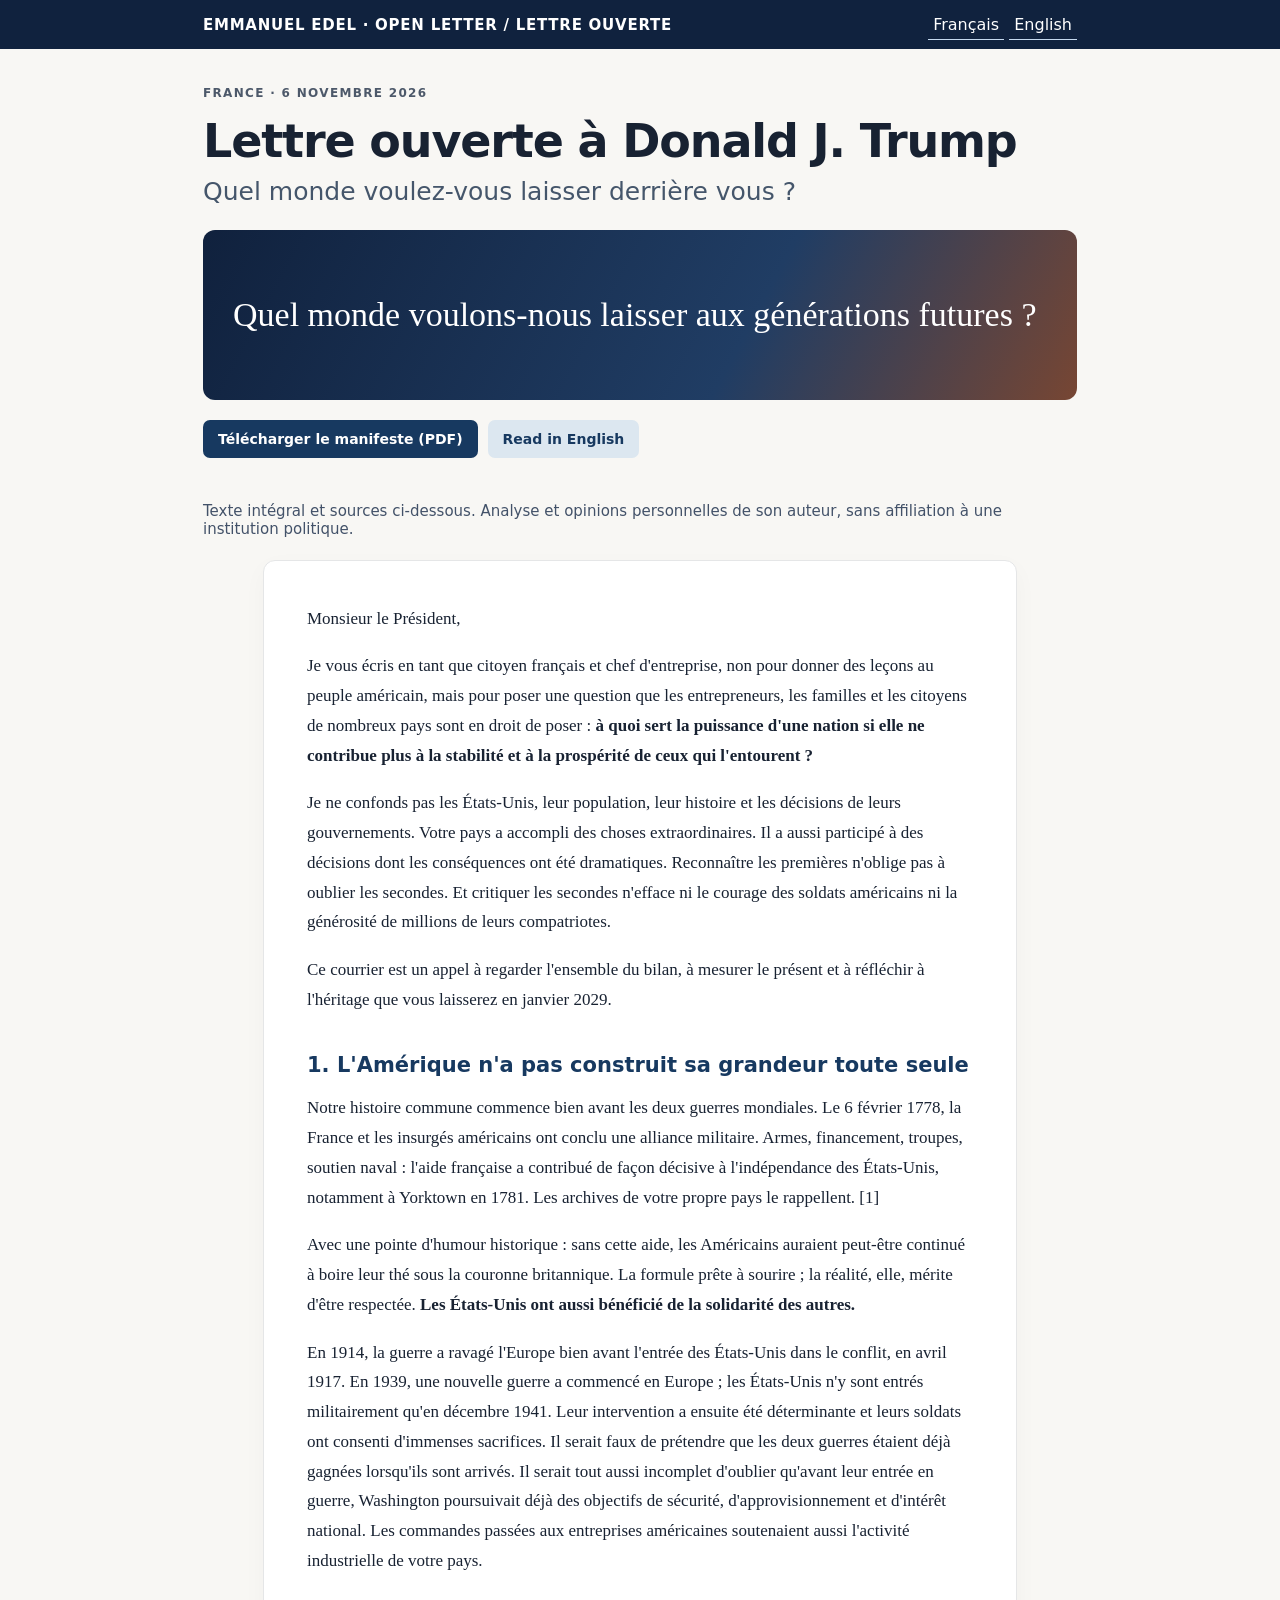
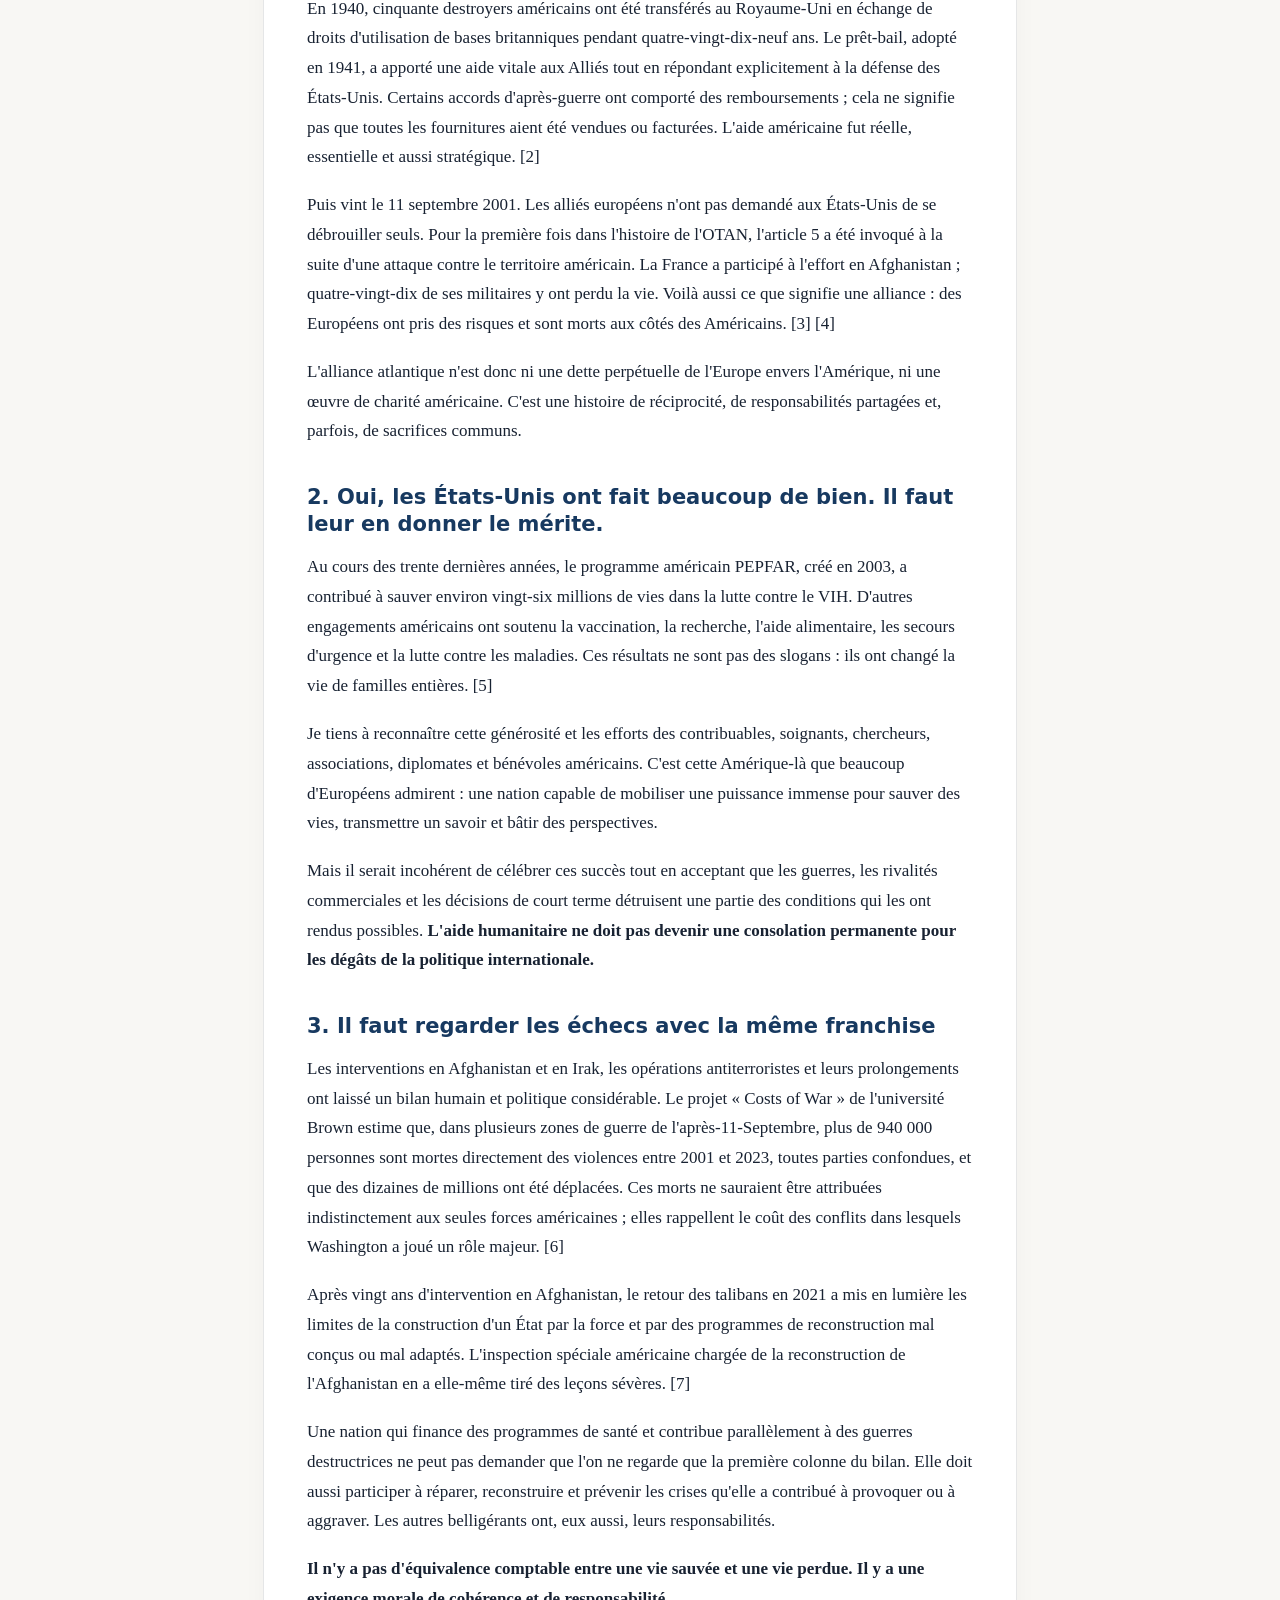
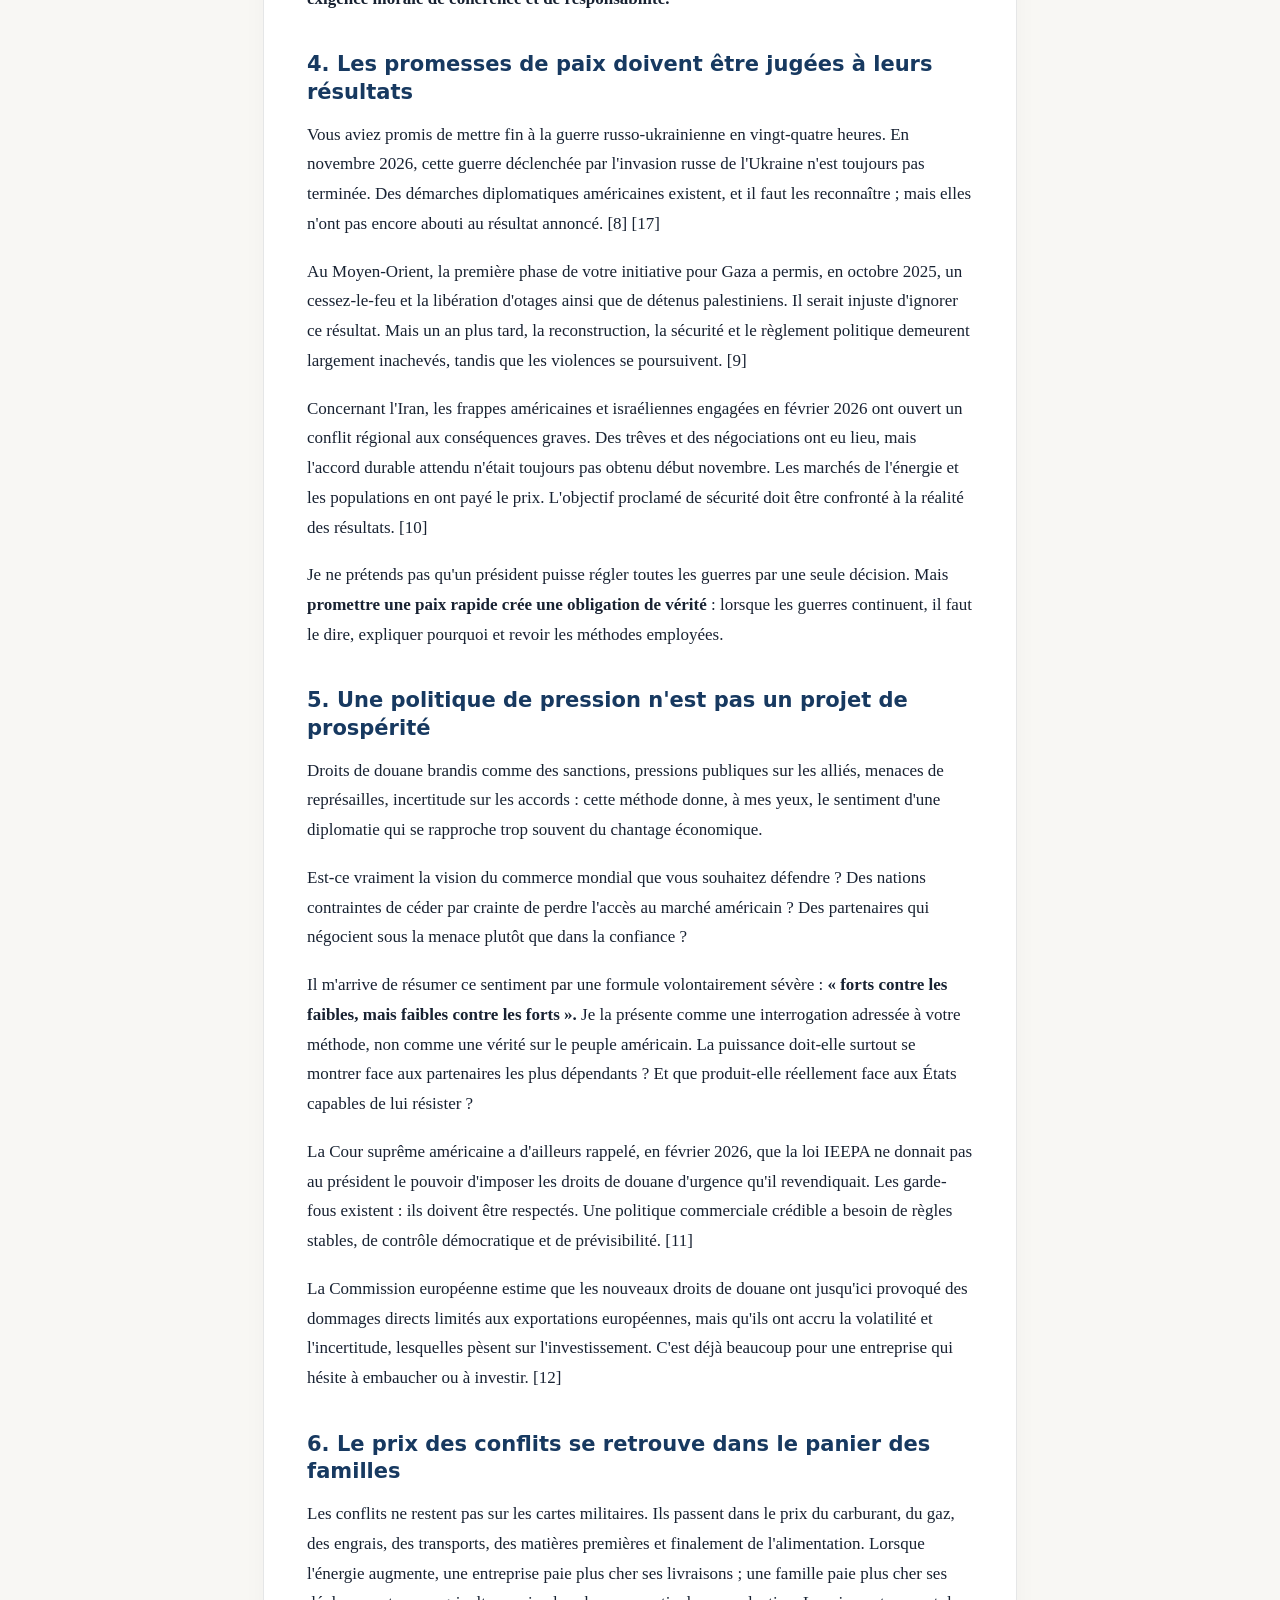
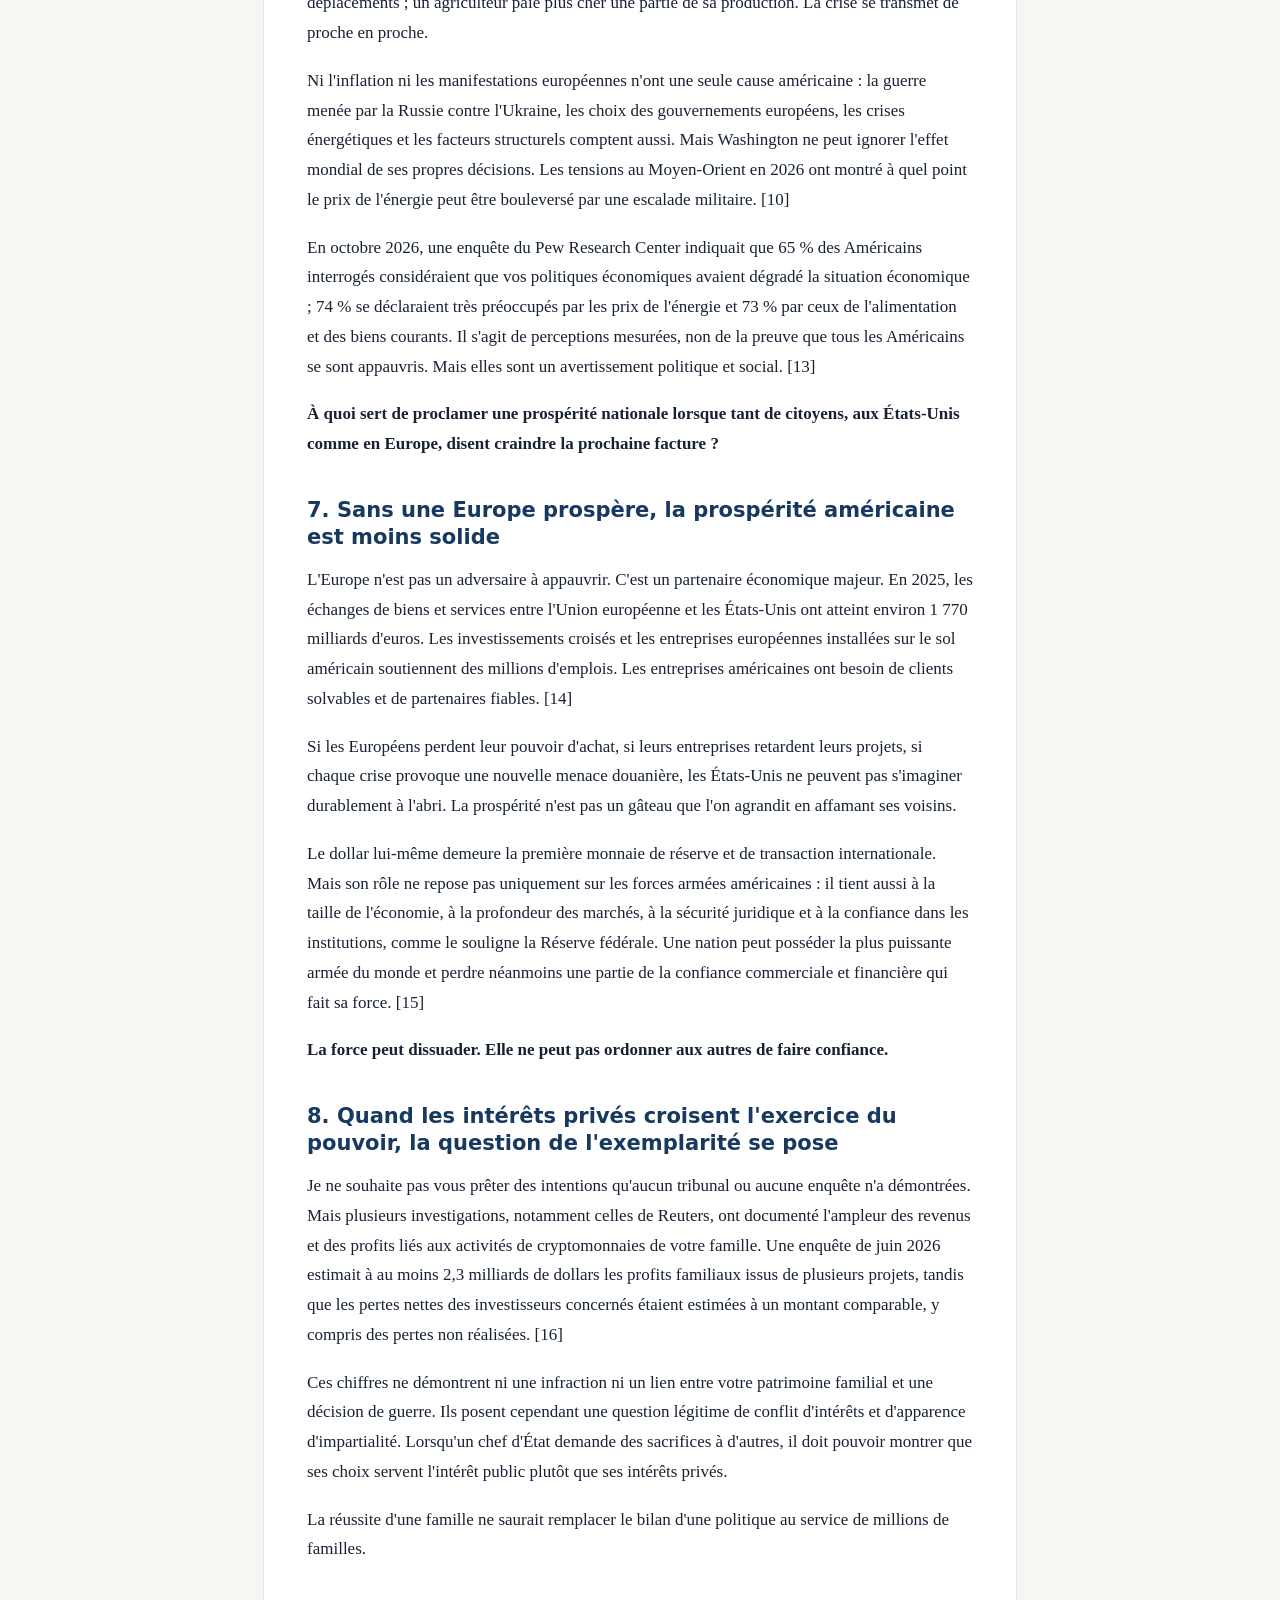
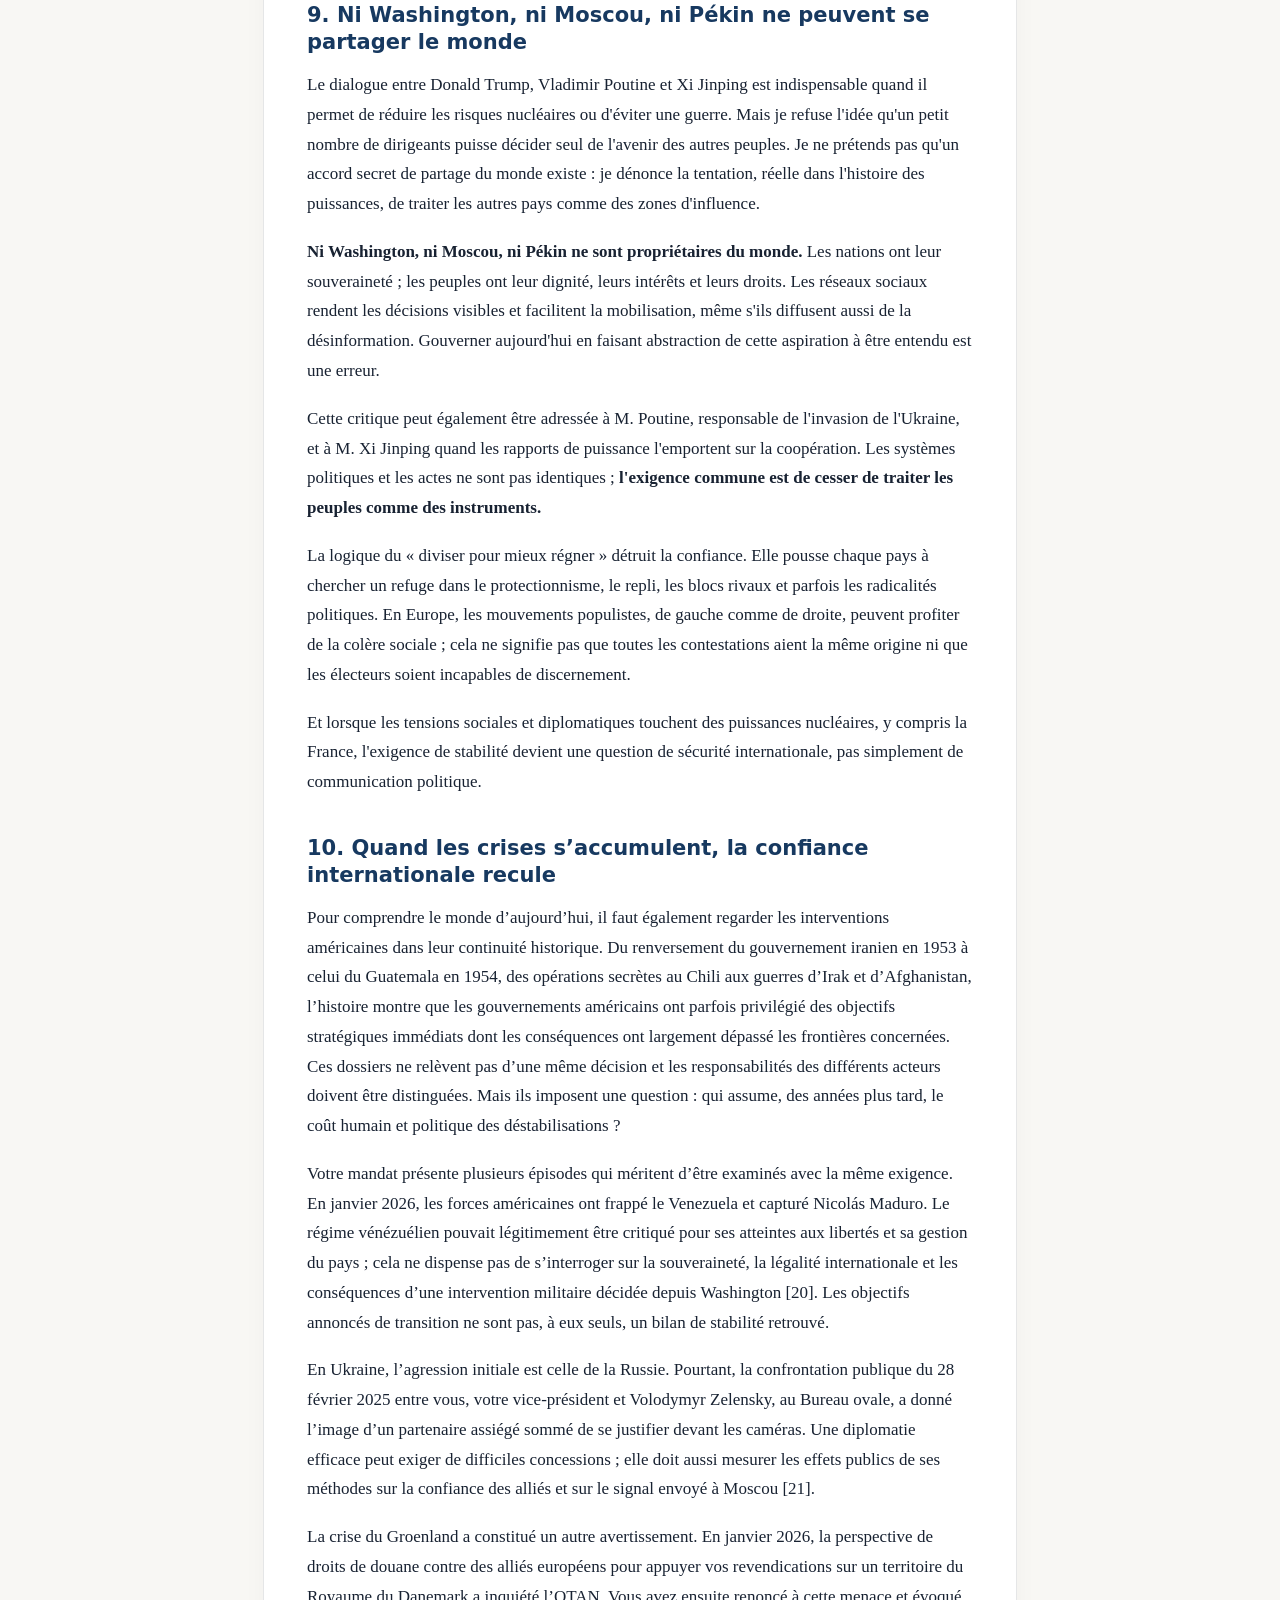
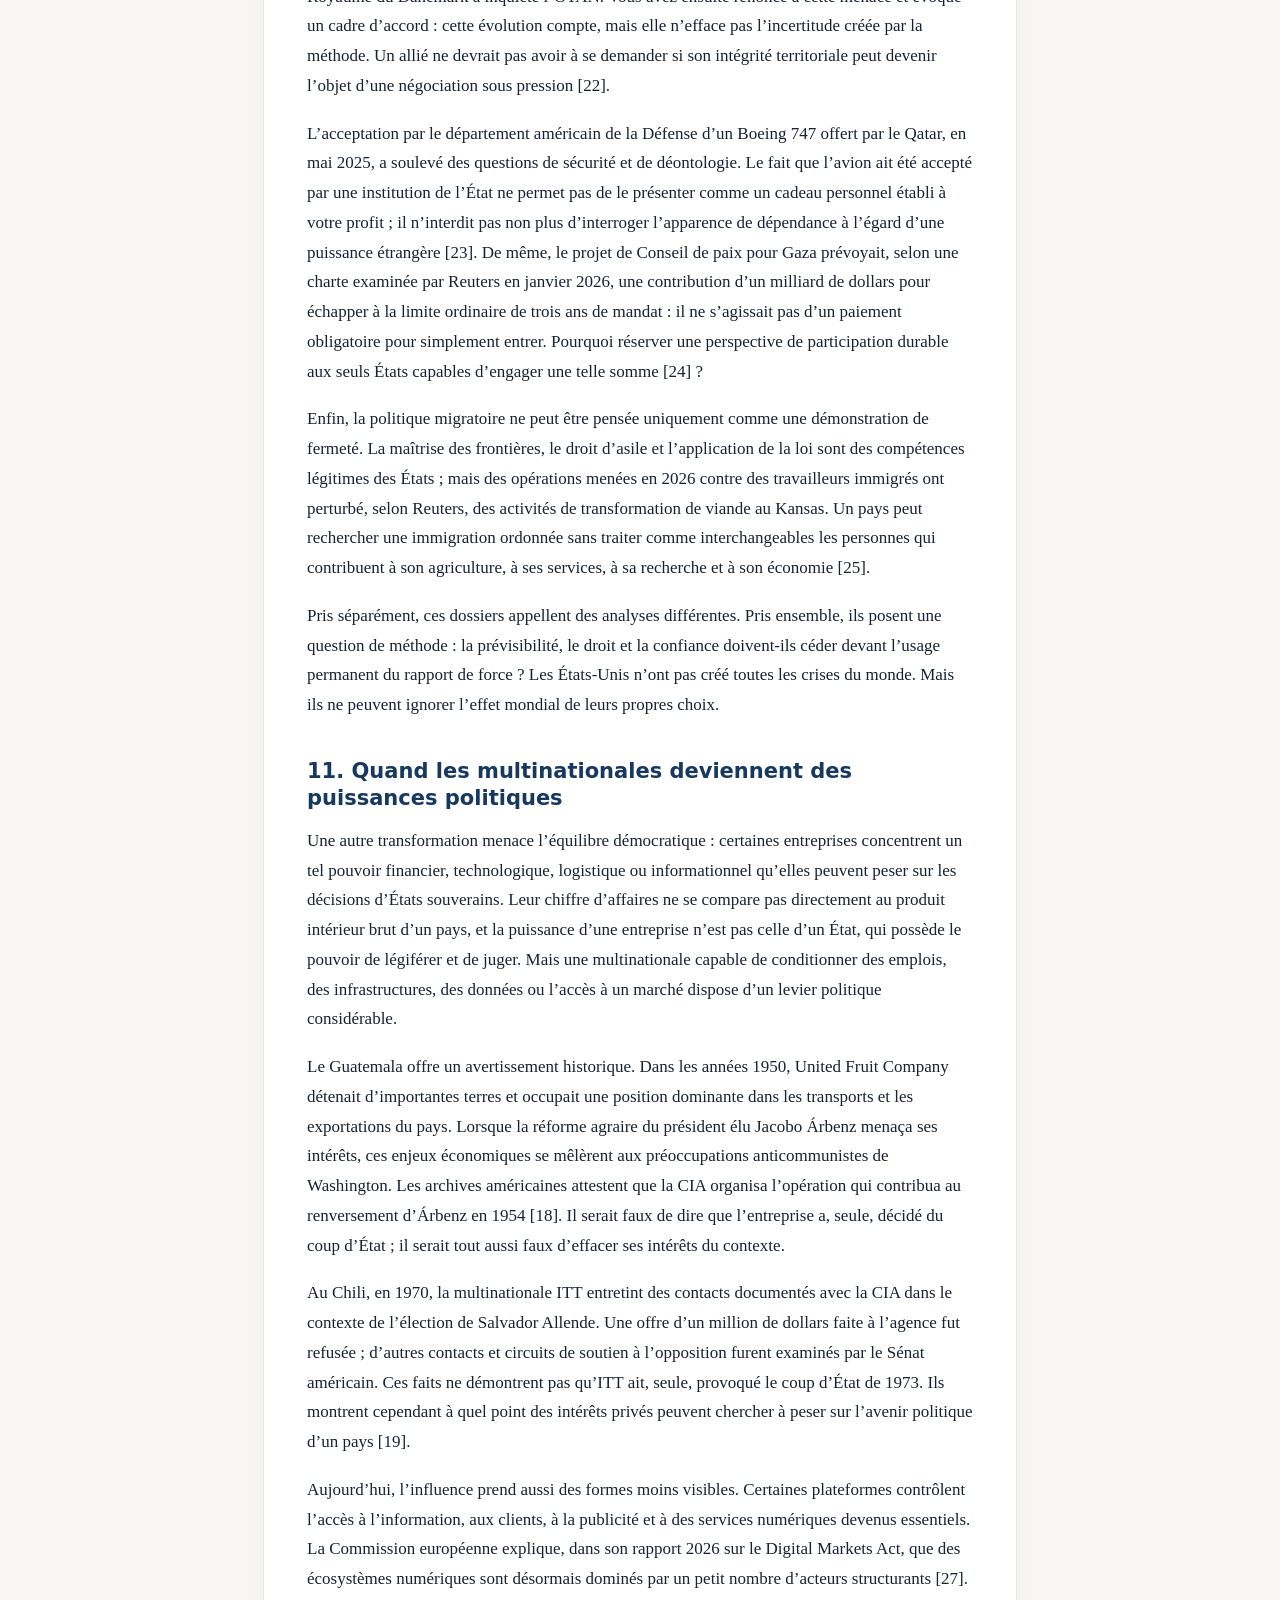
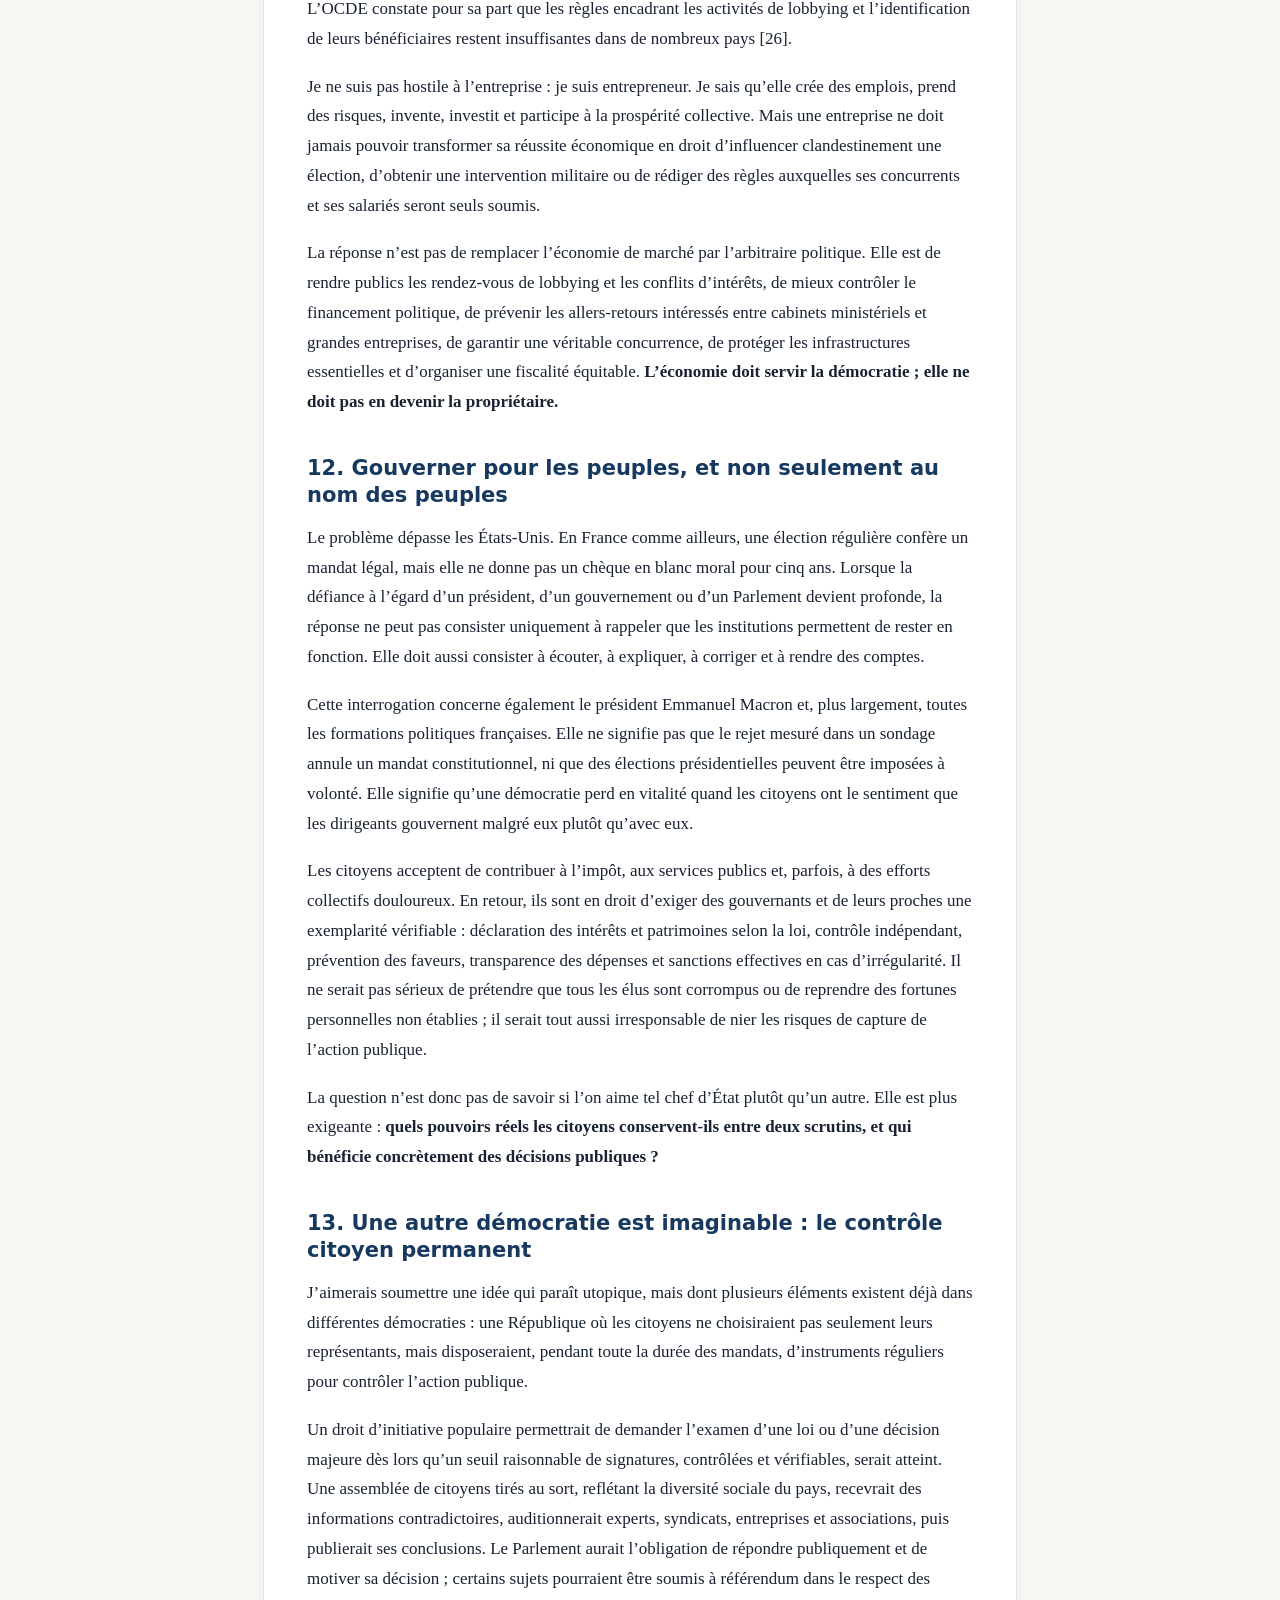
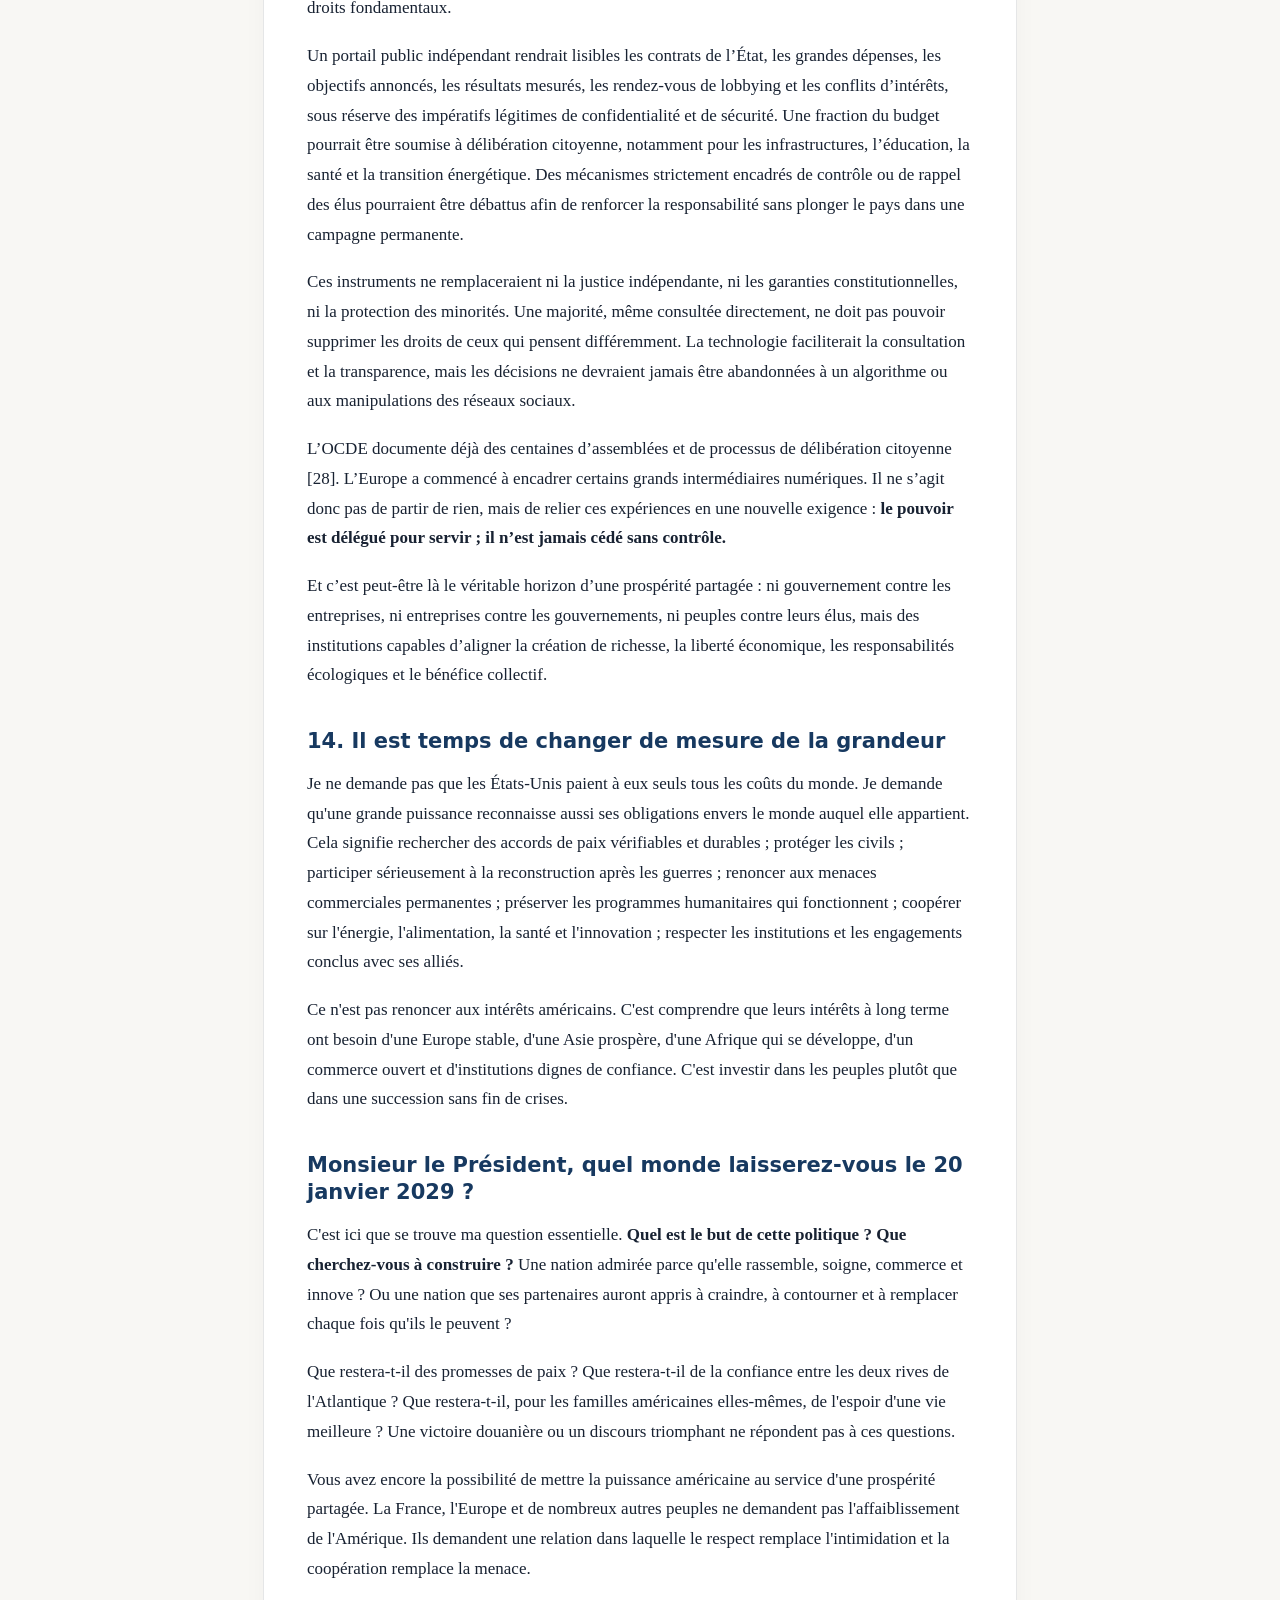
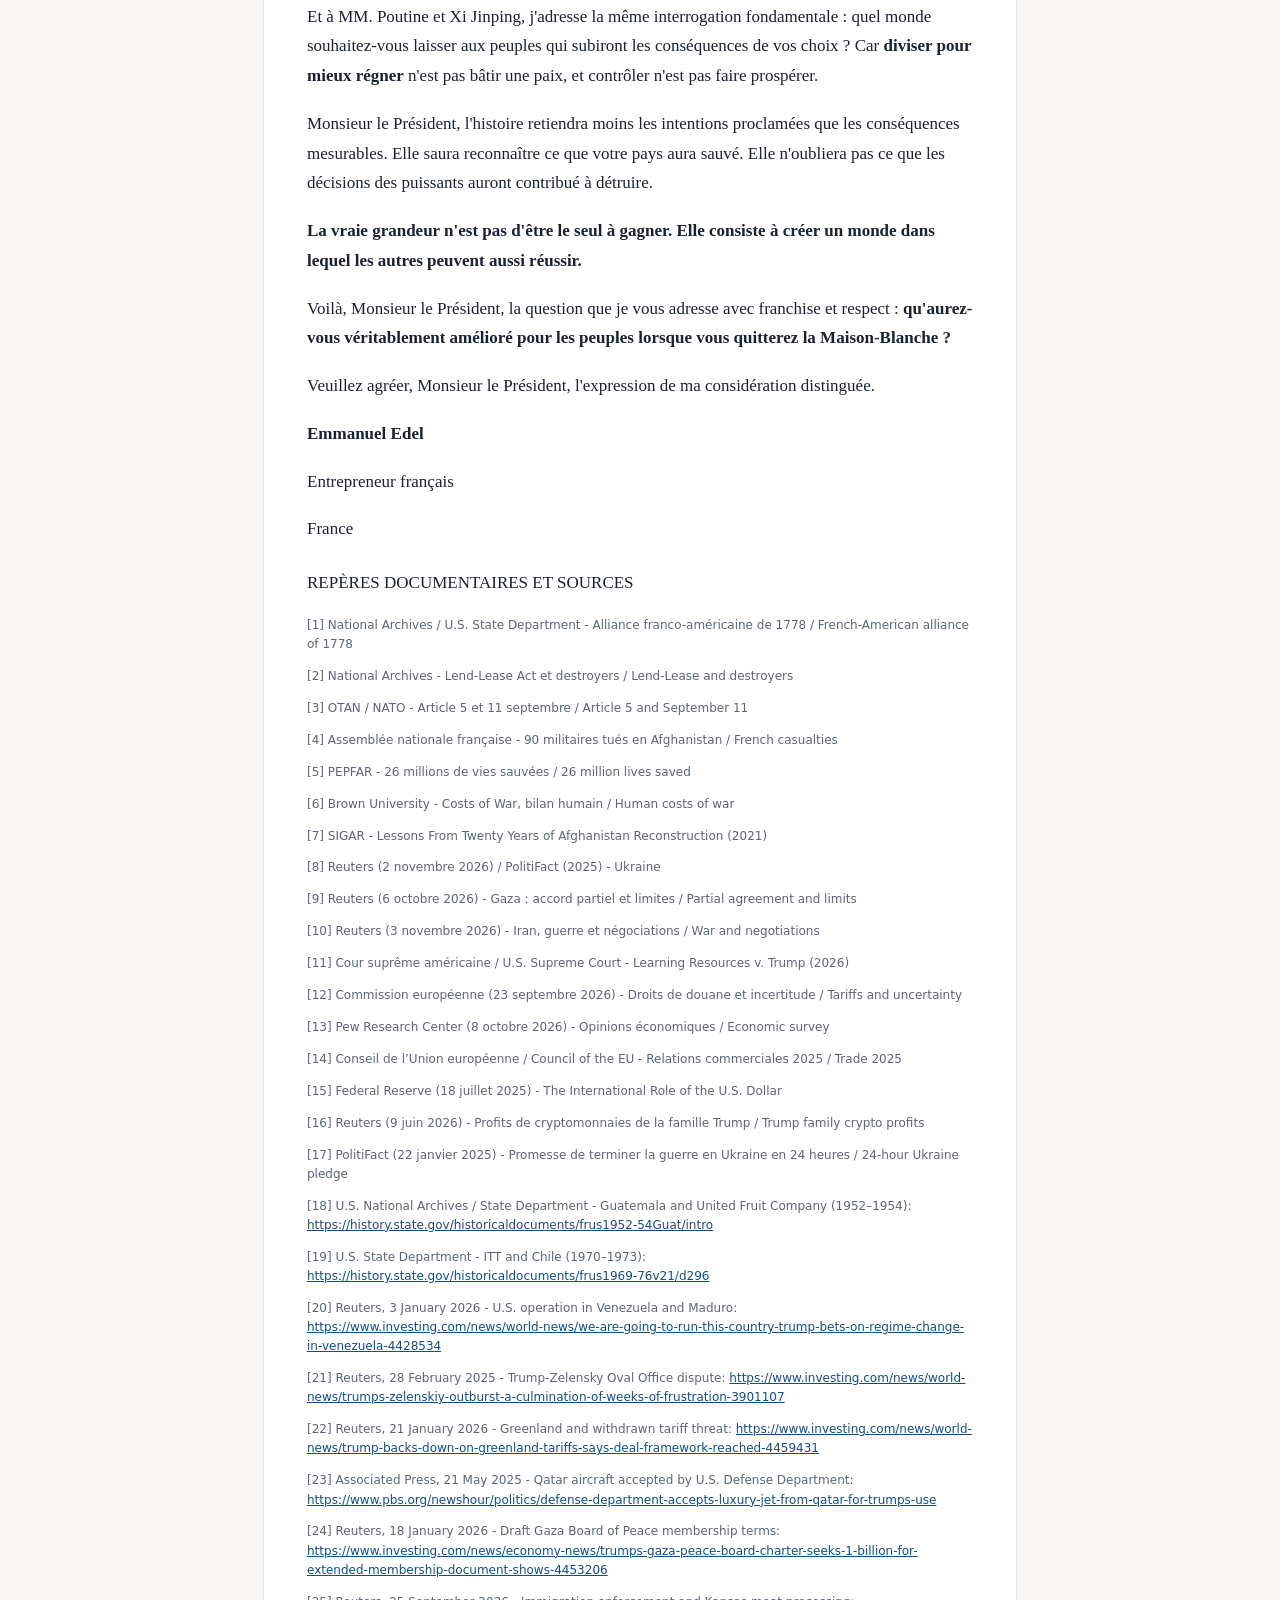
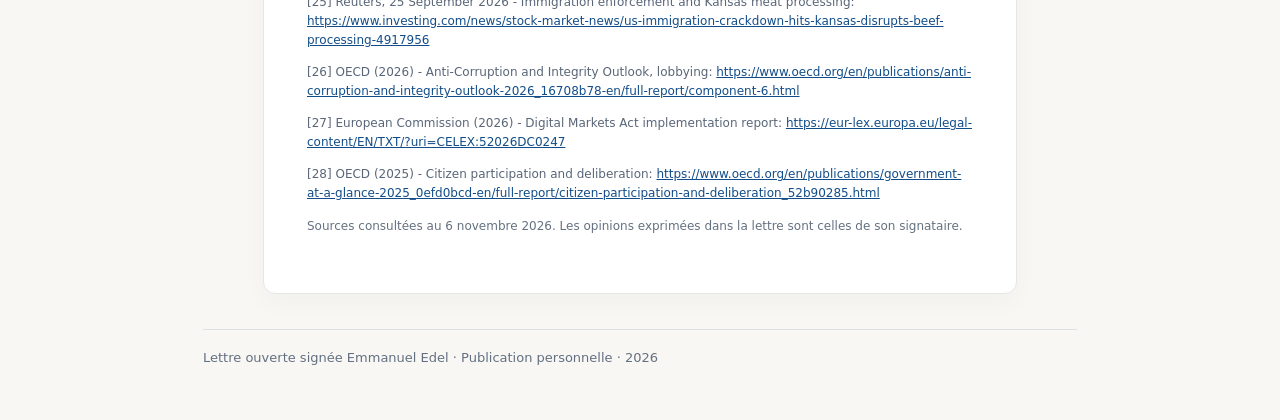
==== commit 2a45a8a1: "Restore automatic PDF download link on fr.html" ====
--- a/fr.html
+++ b/fr.html
@@ -4,7 +4,7 @@
 <header><div class="date">France · 6 novembre 2026</div>
 <h1>Lettre ouverte à Donald J. Trump</h1><p class="dek">Quel monde voulez-vous laisser derrière vous ?</p>
 <div class="hero-panel"><p>Quel monde voulons-nous laisser aux générations futures ?</p></div>
-<div class="actions"><a class="btn" href="#section-1">Lire le manifeste intégral ci-dessous</a><a class="btn alt" href="index.html">Read in English</a></div></header>
+<div class="actions"><a class="btn" href="manifeste-fr.pdf" download>Télécharger le manifeste (PDF)</a><a class="btn alt" href="index.html">Read in English</a></div></header>
 <p class="summary">Texte intégral et sources ci-dessous. Analyse et opinions personnelles de son auteur, sans affiliation à une institution politique.</p>
 <div class="layout"><div></div><article>
 <p>Monsieur le Président,</p><p>Je vous écris en tant que citoyen français et chef d'entreprise, non pour donner des leçons au peuple américain, mais pour poser une question que les entrepreneurs, les familles et les citoyens de nombreux pays sont en droit de poser : <strong>à quoi sert la puissance d'une nation si elle ne contribue plus à la stabilité et à la prospérité de ceux qui l'entourent ?</strong></p><p>Je ne confonds pas les États-Unis, leur population, leur histoire et les décisions de leurs gouvernements. Votre pays a accompli des choses extraordinaires. Il a aussi participé à des décisions dont les conséquences ont été dramatiques. Reconnaître les premières n'oblige pas à oublier les secondes. Et critiquer les secondes n'efface ni le courage des soldats américains ni la générosité de millions de leurs compatriotes.</p><p>Ce courrier est un appel à regarder l'ensemble du bilan, à mesurer le présent et à réfléchir à l'héritage que vous laisserez en janvier 2029.</p><h2 id="section-1">1. L'Amérique n'a pas construit sa grandeur toute seule</h2><p>Notre histoire commune commence bien avant les deux guerres mondiales. Le 6 février 1778, la France et les insurgés américains ont conclu une alliance militaire. Armes, financement, troupes, soutien naval : l'aide française a contribué de façon décisive à l'indépendance des États-Unis, notamment à Yorktown en 1781. Les archives de votre propre pays le rappellent. [1]</p><p>Avec une pointe d'humour historique : sans cette aide, les Américains auraient peut-être continué à boire leur thé sous la couronne britannique. La formule prête à sourire ; la réalité, elle, mérite d'être respectée. <strong>Les États-Unis ont aussi bénéficié de la solidarité des autres.</strong></p><p>En 1914, la guerre a ravagé l'Europe bien avant l'entrée des États-Unis dans le conflit, en avril 1917. En 1939, une nouvelle guerre a commencé en Europe ; les États-Unis n'y sont entrés militairement qu'en décembre 1941. Leur intervention a ensuite été déterminante et leurs soldats ont consenti d'immenses sacrifices. Il serait faux de prétendre que les deux guerres étaient déjà gagnées lorsqu'ils sont arrivés. Il serait tout aussi incomplet d'oublier qu'avant leur entrée en guerre, Washington poursuivait déjà des objectifs de sécurité, d'approvisionnement et d'intérêt national. Les commandes passées aux entreprises américaines soutenaient aussi l'activité industrielle de votre pays.</p><p>En 1940, cinquante destroyers américains ont été transférés au Royaume-Uni en échange de droits d'utilisation de bases britanniques pendant quatre-vingt-dix-neuf ans. Le prêt-bail, adopté en 1941, a apporté une aide vitale aux Alliés tout en répondant explicitement à la défense des États-Unis. Certains accords d'après-guerre ont comporté des remboursements ; cela ne signifie pas que toutes les fournitures aient été vendues ou facturées. L'aide américaine fut réelle, essentielle et aussi stratégique. [2]</p><p>Puis vint le 11 septembre 2001. Les alliés européens n'ont pas demandé aux États-Unis de se débrouiller seuls. Pour la première fois dans l'histoire de l'OTAN, l'article 5 a été invoqué à la suite d'une attaque contre le territoire américain. La France a participé à l'effort en Afghanistan ; quatre-vingt-dix de ses militaires y ont perdu la vie. Voilà aussi ce que signifie une alliance : des Européens ont pris des risques et sont morts aux côtés des Américains. [3] [4]</p><p>L'alliance atlantique n'est donc ni une dette perpétuelle de l'Europe envers l'Amérique, ni une œuvre de charité américaine. C'est une histoire de réciprocité, de responsabilités partagées et, parfois, de sacrifices communs.</p><h2 id="section-2">2. Oui, les États-Unis ont fait beaucoup de bien. Il faut leur en donner le mérite.</h2><p>Au cours des trente dernières années, le programme américain PEPFAR, créé en 2003, a contribué à sauver environ vingt-six millions de vies dans la lutte contre le VIH. D'autres engagements américains ont soutenu la vaccination, la recherche, l'aide alimentaire, les secours d'urgence et la lutte contre les maladies. Ces résultats ne sont pas des slogans : ils ont changé la vie de familles entières. [5]</p><p>Je tiens à reconnaître cette générosité et les efforts des contribuables, soignants, chercheurs, associations, diplomates et bénévoles américains. C'est cette Amérique-là que beaucoup d'Européens admirent : une nation capable de mobiliser une puissance immense pour sauver des vies, transmettre un savoir et bâtir des perspectives.</p><p>Mais il serait incohérent de célébrer ces succès tout en acceptant que les guerres, les rivalités commerciales et les décisions de court terme détruisent une partie des conditions qui les ont rendus possibles. <strong>L'aide humanitaire ne doit pas devenir une consolation permanente pour les dégâts de la politique internationale.</strong></p><h2 id="section-3">3. Il faut regarder les échecs avec la même franchise</h2><p>Les interventions en Afghanistan et en Irak, les opérations antiterroristes et leurs prolongements ont laissé un bilan humain et politique considérable. Le projet « Costs of War » de l'université Brown estime que, dans plusieurs zones de guerre de l'après-11-Septembre, plus de 940 000 personnes sont mortes directement des violences entre 2001 et 2023, toutes parties confondues, et que des dizaines de millions ont été déplacées. Ces morts ne sauraient être attribuées indistinctement aux seules forces américaines ; elles rappellent le coût des conflits dans lesquels Washington a joué un rôle majeur. [6]</p><p>Après vingt ans d'intervention en Afghanistan, le retour des talibans en 2021 a mis en lumière les limites de la construction d'un État par la force et par des programmes de reconstruction mal conçus ou mal adaptés. L'inspection spéciale américaine chargée de la reconstruction de l'Afghanistan en a elle-même tiré des leçons sévères. [7]</p><p>Une nation qui finance des programmes de santé et contribue parallèlement à des guerres destructrices ne peut pas demander que l'on ne regarde que la première colonne du bilan. Elle doit aussi participer à réparer, reconstruire et prévenir les crises qu'elle a contribué à provoquer ou à aggraver. Les autres belligérants ont, eux aussi, leurs responsabilités.</p><p><strong>Il n'y a pas d'équivalence comptable entre une vie sauvée et une vie perdue. Il y a une exigence morale de cohérence et de responsabilité.</strong></p><h2 id="section-4">4. Les promesses de paix doivent être jugées à leurs résultats</h2><p>Vous aviez promis de mettre fin à la guerre russo-ukrainienne en vingt-quatre heures. En novembre 2026, cette guerre déclenchée par l'invasion russe de l'Ukraine n'est toujours pas terminée. Des démarches diplomatiques américaines existent, et il faut les reconnaître ; mais elles n'ont pas encore abouti au résultat annoncé. [8] [17]</p><p>Au Moyen-Orient, la première phase de votre initiative pour Gaza a permis, en octobre 2025, un cessez-le-feu et la libération d'otages ainsi que de détenus palestiniens. Il serait injuste d'ignorer ce résultat. Mais un an plus tard, la reconstruction, la sécurité et le règlement politique demeurent largement inachevés, tandis que les violences se poursuivent. [9]</p><p>Concernant l'Iran, les frappes américaines et israéliennes engagées en février 2026 ont ouvert un conflit régional aux conséquences graves. Des trêves et des négociations ont eu lieu, mais l'accord durable attendu n'était toujours pas obtenu début novembre. Les marchés de l'énergie et les populations en ont payé le prix. L'objectif proclamé de sécurité doit être confronté à la réalité des résultats. [10]</p><p>Je ne prétends pas qu'un président puisse régler toutes les guerres par une seule décision. Mais <strong>promettre une paix rapide crée une obligation de vérité</strong> : lorsque les guerres continuent, il faut le dire, expliquer pourquoi et revoir les méthodes employées.</p><h2 id="section-5">5. Une politique de pression n'est pas un projet de prospérité</h2><p>Droits de douane brandis comme des sanctions, pressions publiques sur les alliés, menaces de représailles, incertitude sur les accords : cette méthode donne, à mes yeux, le sentiment d'une diplomatie qui se rapproche trop souvent du chantage économique.</p><p>Est-ce vraiment la vision du commerce mondial que vous souhaitez défendre ? Des nations contraintes de céder par crainte de perdre l'accès au marché américain ? Des partenaires qui négocient sous la menace plutôt que dans la confiance ?</p><p>Il m'arrive de résumer ce sentiment par une formule volontairement sévère : <strong>« forts contre les faibles, mais faibles contre les forts ».</strong> Je la présente comme une interrogation adressée à votre méthode, non comme une vérité sur le peuple américain. La puissance doit-elle surtout se montrer face aux partenaires les plus dépendants ? Et que produit-elle réellement face aux États capables de lui résister ?</p><p>La Cour suprême américaine a d'ailleurs rappelé, en février 2026, que la loi IEEPA ne donnait pas au président le pouvoir d'imposer les droits de douane d'urgence qu'il revendiquait. Les garde-fous existent : ils doivent être respectés. Une politique commerciale crédible a besoin de règles stables, de contrôle démocratique et de prévisibilité. [11]</p><p>La Commission européenne estime que les nouveaux droits de douane ont jusqu'ici provoqué des dommages directs limités aux exportations européennes, mais qu'ils ont accru la volatilité et l'incertitude, lesquelles pèsent sur l'investissement. C'est déjà beaucoup pour une entreprise qui hésite à embaucher ou à investir. [12]</p><h2 id="section-6">6. Le prix des conflits se retrouve dans le panier des familles</h2><p>Les conflits ne restent pas sur les cartes militaires. Ils passent dans le prix du carburant, du gaz, des engrais, des transports, des matières premières et finalement de l'alimentation. Lorsque l'énergie augmente, une entreprise paie plus cher ses livraisons ; une famille paie plus cher ses déplacements ; un agriculteur paie plus cher une partie de sa production. La crise se transmet de proche en proche.</p><p>Ni l'inflation ni les manifestations européennes n'ont une seule cause américaine : la guerre menée par la Russie contre l'Ukraine, les choix des gouvernements européens, les crises énergétiques et les facteurs structurels comptent aussi. Mais Washington ne peut ignorer l'effet mondial de ses propres décisions. Les tensions au Moyen-Orient en 2026 ont montré à quel point le prix de l'énergie peut être bouleversé par une escalade militaire. [10]</p><p>En octobre 2026, une enquête du Pew Research Center indiquait que 65 % des Américains interrogés considéraient que vos politiques économiques avaient dégradé la situation économique ; 74 % se déclaraient très préoccupés par les prix de l'énergie et 73 % par ceux de l'alimentation et des biens courants. Il s'agit de perceptions mesurées, non de la preuve que tous les Américains se sont appauvris. Mais elles sont un avertissement politique et social. [13]</p><p><strong>À quoi sert de proclamer une prospérité nationale lorsque tant de citoyens, aux États-Unis comme en Europe, disent craindre la prochaine facture ?</strong></p><h2 id="section-7">7. Sans une Europe prospère, la prospérité américaine est moins solide</h2><p>L'Europe n'est pas un adversaire à appauvrir. C'est un partenaire économique majeur. En 2025, les échanges de biens et services entre l'Union européenne et les États-Unis ont atteint environ 1 770 milliards d'euros. Les investissements croisés et les entreprises européennes installées sur le sol américain soutiennent des millions d'emplois. Les entreprises américaines ont besoin de clients solvables et de partenaires fiables. [14]</p><p>Si les Européens perdent leur pouvoir d'achat, si leurs entreprises retardent leurs projets, si chaque crise provoque une nouvelle menace douanière, les États-Unis ne peuvent pas s'imaginer durablement à l'abri. La prospérité n'est pas un gâteau que l'on agrandit en affamant ses voisins.</p><p>Le dollar lui-même demeure la première monnaie de réserve et de transaction internationale. Mais son rôle ne repose pas uniquement sur les forces armées américaines : il tient aussi à la taille de l'économie, à la profondeur des marchés, à la sécurité juridique et à la confiance dans les institutions, comme le souligne la Réserve fédérale. Une nation peut posséder la plus puissante armée du monde et perdre néanmoins une partie de la confiance commerciale et financière qui fait sa force. [15]</p><p><strong>La force peut dissuader. Elle ne peut pas ordonner aux autres de faire confiance.</strong></p><h2 id="section-8">8. Quand les intérêts privés croisent l'exercice du pouvoir, la question de l'exemplarité se pose</h2><p>Je ne souhaite pas vous prêter des intentions qu'aucun tribunal ou aucune enquête n'a démontrées. Mais plusieurs investigations, notamment celles de Reuters, ont documenté l'ampleur des revenus et des profits liés aux activités de cryptomonnaies de votre famille. Une enquête de juin 2026 estimait à au moins 2,3 milliards de dollars les profits familiaux issus de plusieurs projets, tandis que les pertes nettes des investisseurs concernés étaient estimées à un montant comparable, y compris des pertes non réalisées. [16]</p><p>Ces chiffres ne démontrent ni une infraction ni un lien entre votre patrimoine familial et une décision de guerre. Ils posent cependant une question légitime de conflit d'intérêts et d'apparence d'impartialité. Lorsqu'un chef d'État demande des sacrifices à d'autres, il doit pouvoir montrer que ses choix servent l'intérêt public plutôt que ses intérêts privés.</p><p>La réussite d'une famille ne saurait remplacer le bilan d'une politique au service de millions de familles.</p><h2 id="section-9">9. Ni Washington, ni Moscou, ni Pékin ne peuvent se partager le monde</h2><p>Le dialogue entre Donald Trump, Vladimir Poutine et Xi Jinping est indispensable quand il permet de réduire les risques nucléaires ou d'éviter une guerre. Mais je refuse l'idée qu'un petit nombre de dirigeants puisse décider seul de l'avenir des autres peuples. Je ne prétends pas qu'un accord secret de partage du monde existe : je dénonce la tentation, réelle dans l'histoire des puissances, de traiter les autres pays comme des zones d'influence.</p><p><strong>Ni Washington, ni Moscou, ni Pékin ne sont propriétaires du monde.</strong> Les nations ont leur souveraineté ; les peuples ont leur dignité, leurs intérêts et leurs droits. Les réseaux sociaux rendent les décisions visibles et facilitent la mobilisation, même s'ils diffusent aussi de la désinformation. Gouverner aujourd'hui en faisant abstraction de cette aspiration à être entendu est une erreur.</p><p>Cette critique peut également être adressée à M. Poutine, responsable de l'invasion de l'Ukraine, et à M. Xi Jinping quand les rapports de puissance l'emportent sur la coopération. Les systèmes politiques et les actes ne sont pas identiques ; <strong>l'exigence commune est de cesser de traiter les peuples comme des instruments.</strong></p><p>La logique du « diviser pour mieux régner » détruit la confiance. Elle pousse chaque pays à chercher un refuge dans le protectionnisme, le repli, les blocs rivaux et parfois les radicalités politiques. En Europe, les mouvements populistes, de gauche comme de droite, peuvent profiter de la colère sociale ; cela ne signifie pas que toutes les contestations aient la même origine ni que les électeurs soient incapables de discernement.</p><p>Et lorsque les tensions sociales et diplomatiques touchent des puissances nucléaires, y compris la France, l'exigence de stabilité devient une question de sécurité internationale, pas simplement de communication politique.</p><h2 id="section-10">10. Quand les crises s’accumulent, la confiance internationale recule</h2><p>Pour comprendre le monde d’aujourd’hui, il faut également regarder les interventions américaines dans leur continuité historique. Du renversement du gouvernement iranien en 1953 à celui du Guatemala en 1954, des opérations secrètes au Chili aux guerres d’Irak et d’Afghanistan, l’histoire montre que les gouvernements américains ont parfois privilégié des objectifs stratégiques immédiats dont les conséquences ont largement dépassé les frontières concernées. Ces dossiers ne relèvent pas d’une même décision et les responsabilités des différents acteurs doivent être distinguées. Mais ils imposent une question : qui assume, des années plus tard, le coût humain et politique des déstabilisations ?</p><p>Votre mandat présente plusieurs épisodes qui méritent d’être examinés avec la même exigence. En janvier 2026, les forces américaines ont frappé le Venezuela et capturé Nicolás Maduro. Le régime vénézuélien pouvait légitimement être critiqué pour ses atteintes aux libertés et sa gestion du pays ; cela ne dispense pas de s’interroger sur la souveraineté, la légalité internationale et les conséquences d’une intervention militaire décidée depuis Washington [20]. Les objectifs annoncés de transition ne sont pas, à eux seuls, un bilan de stabilité retrouvé.</p><p>En Ukraine, l’agression initiale est celle de la Russie. Pourtant, la confrontation publique du 28 février 2025 entre vous, votre vice-président et Volodymyr Zelensky, au Bureau ovale, a donné l’image d’un partenaire assiégé sommé de se justifier devant les caméras. Une diplomatie efficace peut exiger de difficiles concessions ; elle doit aussi mesurer les effets publics de ses méthodes sur la confiance des alliés et sur le signal envoyé à Moscou [21].</p><p>La crise du Groenland a constitué un autre avertissement. En janvier 2026, la perspective de droits de douane contre des alliés européens pour appuyer vos revendications sur un territoire du Royaume du Danemark a inquiété l’OTAN. Vous avez ensuite renoncé à cette menace et évoqué un cadre d’accord : cette évolution compte, mais elle n’efface pas l’incertitude créée par la méthode. Un allié ne devrait pas avoir à se demander si son intégrité territoriale peut devenir l’objet d’une négociation sous pression [22].</p><p>L’acceptation par le département américain de la Défense d’un Boeing 747 offert par le Qatar, en mai 2025, a soulevé des questions de sécurité et de déontologie. Le fait que l’avion ait été accepté par une institution de l’État ne permet pas de le présenter comme un cadeau personnel établi à votre profit ; il n’interdit pas non plus d’interroger l’apparence de dépendance à l’égard d’une puissance étrangère [23]. De même, le projet de Conseil de paix pour Gaza prévoyait, selon une charte examinée par Reuters en janvier 2026, une contribution d’un milliard de dollars pour échapper à la limite ordinaire de trois ans de mandat : il ne s’agissait pas d’un paiement obligatoire pour simplement entrer. Pourquoi réserver une perspective de participation durable aux seuls États capables d’engager une telle somme [24] ?</p><p>Enfin, la politique migratoire ne peut être pensée uniquement comme une démonstration de fermeté. La maîtrise des frontières, le droit d’asile et l’application de la loi sont des compétences légitimes des États ; mais des opérations menées en 2026 contre des travailleurs immigrés ont perturbé, selon Reuters, des activités de transformation de viande au Kansas. Un pays peut rechercher une immigration ordonnée sans traiter comme interchangeables les personnes qui contribuent à son agriculture, à ses services, à sa recherche et à son économie [25].</p><p>Pris séparément, ces dossiers appellent des analyses différentes. Pris ensemble, ils posent une question de méthode : la prévisibilité, le droit et la confiance doivent-ils céder devant l’usage permanent du rapport de force ? Les États-Unis n’ont pas créé toutes les crises du monde. Mais ils ne peuvent ignorer l’effet mondial de leurs propres choix.</p><h2 id="section-11">11. Quand les multinationales deviennent des puissances politiques</h2><p>Une autre transformation menace l’équilibre démocratique : certaines entreprises concentrent un tel pouvoir financier, technologique, logistique ou informationnel qu’elles peuvent peser sur les décisions d’États souverains. Leur chiffre d’affaires ne se compare pas directement au produit intérieur brut d’un pays, et la puissance d’une entreprise n’est pas celle d’un État, qui possède le pouvoir de légiférer et de juger. Mais une multinationale capable de conditionner des emplois, des infrastructures, des données ou l’accès à un marché dispose d’un levier politique considérable.</p><p>Le Guatemala offre un avertissement historique. Dans les années 1950, United Fruit Company détenait d’importantes terres et occupait une position dominante dans les transports et les exportations du pays. Lorsque la réforme agraire du président élu Jacobo Árbenz menaça ses intérêts, ces enjeux économiques se mêlèrent aux préoccupations anticommunistes de Washington. Les archives américaines attestent que la CIA organisa l’opération qui contribua au renversement d’Árbenz en 1954 [18]. Il serait faux de dire que l’entreprise a, seule, décidé du coup d’État ; il serait tout aussi faux d’effacer ses intérêts du contexte.</p><p>Au Chili, en 1970, la multinationale ITT entretint des contacts documentés avec la CIA dans le contexte de l’élection de Salvador Allende. Une offre d’un million de dollars faite à l’agence fut refusée ; d’autres contacts et circuits de soutien à l’opposition furent examinés par le Sénat américain. Ces faits ne démontrent pas qu’ITT ait, seule, provoqué le coup d’État de 1973. Ils montrent cependant à quel point des intérêts privés peuvent chercher à peser sur l’avenir politique d’un pays [19].</p><p>Aujourd’hui, l’influence prend aussi des formes moins visibles. Certaines plateformes contrôlent l’accès à l’information, aux clients, à la publicité et à des services numériques devenus essentiels. La Commission européenne explique, dans son rapport 2026 sur le Digital Markets Act, que des écosystèmes numériques sont désormais dominés par un petit nombre d’acteurs structurants [27]. L’OCDE constate pour sa part que les règles encadrant les activités de lobbying et l’identification de leurs bénéficiaires restent insuffisantes dans de nombreux pays [26].</p><p>Je ne suis pas hostile à l’entreprise : je suis entrepreneur. Je sais qu’elle crée des emplois, prend des risques, invente, investit et participe à la prospérité collective. Mais une entreprise ne doit jamais pouvoir transformer sa réussite économique en droit d’influencer clandestinement une élection, d’obtenir une intervention militaire ou de rédiger des règles auxquelles ses concurrents et ses salariés seront seuls soumis.</p><p>La réponse n’est pas de remplacer l’économie de marché par l’arbitraire politique. Elle est de rendre publics les rendez-vous de lobbying et les conflits d’intérêts, de mieux contrôler le financement politique, de prévenir les allers-retours intéressés entre cabinets ministériels et grandes entreprises, de garantir une véritable concurrence, de protéger les infrastructures essentielles et d’organiser une fiscalité équitable. <strong>L’économie doit servir la démocratie ; elle ne doit pas en devenir la propriétaire.</strong></p><h2 id="section-12">12. Gouverner pour les peuples, et non seulement au nom des peuples</h2><p>Le problème dépasse les États-Unis. En France comme ailleurs, une élection régulière confère un mandat légal, mais elle ne donne pas un chèque en blanc moral pour cinq ans. Lorsque la défiance à l’égard d’un président, d’un gouvernement ou d’un Parlement devient profonde, la réponse ne peut pas consister uniquement à rappeler que les institutions permettent de rester en fonction. Elle doit aussi consister à écouter, à expliquer, à corriger et à rendre des comptes.</p><p>Cette interrogation concerne également le président Emmanuel Macron et, plus largement, toutes les formations politiques françaises. Elle ne signifie pas que le rejet mesuré dans un sondage annule un mandat constitutionnel, ni que des élections présidentielles peuvent être imposées à volonté. Elle signifie qu’une démocratie perd en vitalité quand les citoyens ont le sentiment que les dirigeants gouvernent malgré eux plutôt qu’avec eux.</p><p>Les citoyens acceptent de contribuer à l’impôt, aux services publics et, parfois, à des efforts collectifs douloureux. En retour, ils sont en droit d’exiger des gouvernants et de leurs proches une exemplarité vérifiable : déclaration des intérêts et patrimoines selon la loi, contrôle indépendant, prévention des faveurs, transparence des dépenses et sanctions effectives en cas d’irrégularité. Il ne serait pas sérieux de prétendre que tous les élus sont corrompus ou de reprendre des fortunes personnelles non établies ; il serait tout aussi irresponsable de nier les risques de capture de l’action publique.</p><p>La question n’est donc pas de savoir si l’on aime tel chef d’État plutôt qu’un autre. Elle est plus exigeante : <strong>quels pouvoirs réels les citoyens conservent-ils entre deux scrutins, et qui bénéficie concrètement des décisions publiques ?</strong></p><h2 id="section-13">13. Une autre démocratie est imaginable : le contrôle citoyen permanent</h2><p>J’aimerais soumettre une idée qui paraît utopique, mais dont plusieurs éléments existent déjà dans différentes démocraties : une République où les citoyens ne choisiraient pas seulement leurs représentants, mais disposeraient, pendant toute la durée des mandats, d’instruments réguliers pour contrôler l’action publique.</p><p>Un droit d’initiative populaire permettrait de demander l’examen d’une loi ou d’une décision majeure dès lors qu’un seuil raisonnable de signatures, contrôlées et vérifiables, serait atteint. Une assemblée de citoyens tirés au sort, reflétant la diversité sociale du pays, recevrait des informations contradictoires, auditionnerait experts, syndicats, entreprises et associations, puis publierait ses conclusions. Le Parlement aurait l’obligation de répondre publiquement et de motiver sa décision ; certains sujets pourraient être soumis à référendum dans le respect des droits fondamentaux.</p><p>Un portail public indépendant rendrait lisibles les contrats de l’État, les grandes dépenses, les objectifs annoncés, les résultats mesurés, les rendez-vous de lobbying et les conflits d’intérêts, sous réserve des impératifs légitimes de confidentialité et de sécurité. Une fraction du budget pourrait être soumise à délibération citoyenne, notamment pour les infrastructures, l’éducation, la santé et la transition énergétique. Des mécanismes strictement encadrés de contrôle ou de rappel des élus pourraient être débattus afin de renforcer la responsabilité sans plonger le pays dans une campagne permanente.</p><p>Ces instruments ne remplaceraient ni la justice indépendante, ni les garanties constitutionnelles, ni la protection des minorités. Une majorité, même consultée directement, ne doit pas pouvoir supprimer les droits de ceux qui pensent différemment. La technologie faciliterait la consultation et la transparence, mais les décisions ne devraient jamais être abandonnées à un algorithme ou aux manipulations des réseaux sociaux.</p><p>L’OCDE documente déjà des centaines d’assemblées et de processus de délibération citoyenne [28]. L’Europe a commencé à encadrer certains grands intermédiaires numériques. Il ne s’agit donc pas de partir de rien, mais de relier ces expériences en une nouvelle exigence : <strong>le pouvoir est délégué pour servir ; il n’est jamais cédé sans contrôle.</strong></p><p>Et c’est peut-être là le véritable horizon d’une prospérité partagée : ni gouvernement contre les entreprises, ni entreprises contre les gouvernements, ni peuples contre leurs élus, mais des institutions capables d’aligner la création de richesse, la liberté économique, les responsabilités écologiques et le bénéfice collectif.</p><h2 id="section-14">14. Il est temps de changer de mesure de la grandeur</h2><p>Je ne demande pas que les États-Unis paient à eux seuls tous les coûts du monde. Je demande qu'une grande puissance reconnaisse aussi ses obligations envers le monde auquel elle appartient. Cela signifie rechercher des accords de paix vérifiables et durables ; protéger les civils ; participer sérieusement à la reconstruction après les guerres ; renoncer aux menaces commerciales permanentes ; préserver les programmes humanitaires qui fonctionnent ; coopérer sur l'énergie, l'alimentation, la santé et l'innovation ; respecter les institutions et les engagements conclus avec ses alliés.</p><p>Ce n'est pas renoncer aux intérêts américains. C'est comprendre que leurs intérêts à long terme ont besoin d'une Europe stable, d'une Asie prospère, d'une Afrique qui se développe, d'un commerce ouvert et d'institutions dignes de confiance. C'est investir dans les peuples plutôt que dans une succession sans fin de crises.</p><h2 id="section-15">Monsieur le Président, quel monde laisserez-vous le 20 janvier 2029 ?</h2><p>C'est ici que se trouve ma question essentielle. <strong>Quel est le but de cette politique ? Que cherchez-vous à construire ?</strong> Une nation admirée parce qu'elle rassemble, soigne, commerce et innove ? Ou une nation que ses partenaires auront appris à craindre, à contourner et à remplacer chaque fois qu'ils le peuvent ?</p><p>Que restera-t-il des promesses de paix ? Que restera-t-il de la confiance entre les deux rives de l'Atlantique ? Que restera-t-il, pour les familles américaines elles-mêmes, de l'espoir d'une vie meilleure ? Une victoire douanière ou un discours triomphant ne répondent pas à ces questions.</p><p>Vous avez encore la possibilité de mettre la puissance américaine au service d'une prospérité partagée. La France, l'Europe et de nombreux autres peuples ne demandent pas l'affaiblissement de l'Amérique. Ils demandent une relation dans laquelle le respect remplace l'intimidation et la coopération remplace la menace.</p><p>Et à MM. Poutine et Xi Jinping, j'adresse la même interrogation fondamentale : quel monde souhaitez-vous laisser aux peuples qui subiront les conséquences de vos choix ? Car <strong>diviser pour mieux régner</strong> n'est pas bâtir une paix, et contrôler n'est pas faire prospérer.</p><p>Monsieur le Président, l'histoire retiendra moins les intentions proclamées que les conséquences mesurables. Elle saura reconnaître ce que votre pays aura sauvé. Elle n'oubliera pas ce que les décisions des puissants auront contribué à détruire.</p><p><strong>La vraie grandeur n'est pas d'être le seul à gagner. Elle consiste à créer un monde dans lequel les autres peuvent aussi réussir.</strong></p><p>Voilà, Monsieur le Président, la question que je vous adresse avec franchise et respect : <strong>qu'aurez-vous véritablement amélioré pour les peuples lorsque vous quitterez la Maison-Blanche ?</strong></p><p>Veuillez agréer, Monsieur le Président, l'expression de ma considération distinguée.</p><p><strong>Emmanuel Edel</strong></p><p>Entrepreneur français</p><p>France</p><p class="signed">REPÈRES DOCUMENTAIRES ET SOURCES</p><p class="source">[1] National Archives / U.S. State Department - Alliance franco-américaine de 1778 / French-American alliance of 1778</p><p class="source">[2] National Archives - Lend-Lease Act et destroyers / Lend-Lease and destroyers</p><p class="source">[3] OTAN / NATO - Article 5 et 11 septembre / Article 5 and September 11</p><p class="source">[4] Assemblée nationale française - 90 militaires tués en Afghanistan / French casualties</p><p class="source">[5] PEPFAR - 26 millions de vies sauvées / 26 million lives saved</p><p class="source">[6] Brown University - Costs of War, bilan humain / Human costs of war</p><p class="source">[7] SIGAR - Lessons From Twenty Years of Afghanistan Reconstruction (2021)</p><p class="source">[8] Reuters (2 novembre 2026) / PolitiFact (2025) - Ukraine</p><p class="source">[9] Reuters (6 octobre 2026) - Gaza : accord partiel et limites / Partial agreement and limits</p><p class="source">[10] Reuters (3 novembre 2026) - Iran, guerre et négociations / War and negotiations</p><p class="source">[11] Cour suprême américaine / U.S. Supreme Court - Learning Resources v. Trump (2026)</p><p class="source">[12] Commission européenne (23 septembre 2026) - Droits de douane et incertitude / Tariffs and uncertainty</p><p class="source">[13] Pew Research Center (8 octobre 2026) - Opinions économiques / Economic survey</p><p class="source">[14] Conseil de l’Union européenne / Council of the EU - Relations commerciales 2025 / Trade 2025</p><p class="source">[15] Federal Reserve (18 juillet 2025) - The International Role of the U.S. Dollar</p><p class="source">[16] Reuters (9 juin 2026) - Profits de cryptomonnaies de la famille Trump / Trump family crypto profits</p><p class="source">[17] PolitiFact (22 janvier 2025) - Promesse de terminer la guerre en Ukraine en 24 heures / 24-hour Ukraine pledge</p><p class="source">[18] U.S. National Archives / State Department - Guatemala and United Fruit Company (1952–1954): <a href="https://history.state.gov/historicaldocuments/frus1952-54Guat/intro" rel="noopener noreferrer" target="_blank">https://history.state.gov/historicaldocuments/frus1952-54Guat/intro</a></p><p class="source">[19] U.S. State Department - ITT and Chile (1970–1973): <a href="https://history.state.gov/historicaldocuments/frus1969-76v21/d296" rel="noopener noreferrer" target="_blank">https://history.state.gov/historicaldocuments/frus1969-76v21/d296</a></p><p class="source">[20] Reuters, 3 January 2026 - U.S. operation in Venezuela and Maduro: <a href="https://www.investing.com/news/world-news/we-are-going-to-run-this-country-trump-bets-on-regime-change-in-venezuela-4428534" rel="noopener noreferrer" target="_blank">https://www.investing.com/news/world-news/we-are-going-to-run-this-country-trump-bets-on-regime-change-in-venezuela-4428534</a></p><p class="source">[21] Reuters, 28 February 2025 - Trump-Zelensky Oval Office dispute: <a href="https://www.investing.com/news/world-news/trumps-zelenskiy-outburst-a-culmination-of-weeks-of-frustration-3901107" rel="noopener noreferrer" target="_blank">https://www.investing.com/news/world-news/trumps-zelenskiy-outburst-a-culmination-of-weeks-of-frustration-3901107</a></p><p class="source">[22] Reuters, 21 January 2026 - Greenland and withdrawn tariff threat: <a href="https://www.investing.com/news/world-news/trump-backs-down-on-greenland-tariffs-says-deal-framework-reached-4459431" rel="noopener noreferrer" target="_blank">https://www.investing.com/news/world-news/trump-backs-down-on-greenland-tariffs-says-deal-framework-reached-4459431</a></p><p class="source">[23] Associated Press, 21 May 2025 - Qatar aircraft accepted by U.S. Defense Department: <a href="https://www.pbs.org/newshour/politics/defense-department-accepts-luxury-jet-from-qatar-for-trumps-use" rel="noopener noreferrer" target="_blank">https://www.pbs.org/newshour/politics/defense-department-accepts-luxury-jet-from-qatar-for-trumps-use</a></p><p class="source">[24] Reuters, 18 January 2026 - Draft Gaza Board of Peace membership terms: <a href="https://www.investing.com/news/economy-news/trumps-gaza-peace-board-charter-seeks-1-billion-for-extended-membership-document-shows-4453206" rel="noopener noreferrer" target="_blank">https://www.investing.com/news/economy-news/trumps-gaza-peace-board-charter-seeks-1-billion-for-extended-membership-document-shows-4453206</a></p><p class="source">[25] Reuters, 25 September 2026 - Immigration enforcement and Kansas meat processing: <a href="https://www.investing.com/news/stock-market-news/us-immigration-crackdown-hits-kansas-disrupts-beef-processing-4917956" rel="noopener noreferrer" target="_blank">https://www.investing.com/news/stock-market-news/us-immigration-crackdown-hits-kansas-disrupts-beef-processing-4917956</a></p><p class="source">[26] OECD (2026) - Anti-Corruption and Integrity Outlook, lobbying: <a href="https://www.oecd.org/en/publications/anti-corruption-and-integrity-outlook-2026_16708b78-en/full-report/component-6.html" rel="noopener noreferrer" target="_blank">https://www.oecd.org/en/publications/anti-corruption-and-integrity-outlook-2026_16708b78-en/full-report/component-6.html</a></p><p class="source">[27] European Commission (2026) - Digital Markets Act implementation report: <a href="https://eur-lex.europa.eu/legal-content/EN/TXT/?uri=CELEX:52026DC0247" rel="noopener noreferrer" target="_blank">https://eur-lex.europa.eu/legal-content/EN/TXT/?uri=CELEX:52026DC0247</a></p><p class="source">[28] OECD (2025) - Citizen participation and deliberation: <a href="https://www.oecd.org/en/publications/government-at-a-glance-2025_0efd0bcd-en/full-report/citizen-participation-and-deliberation_52b90285.html" rel="noopener noreferrer" target="_blank">https://www.oecd.org/en/publications/government-at-a-glance-2025_0efd0bcd-en/full-report/citizen-participation-and-deliberation_52b90285.html</a></p><p class="disclaimer">Sources consultées au 6 novembre 2026. Les opinions exprimées dans la lettre sont celles de son signataire.</p>
